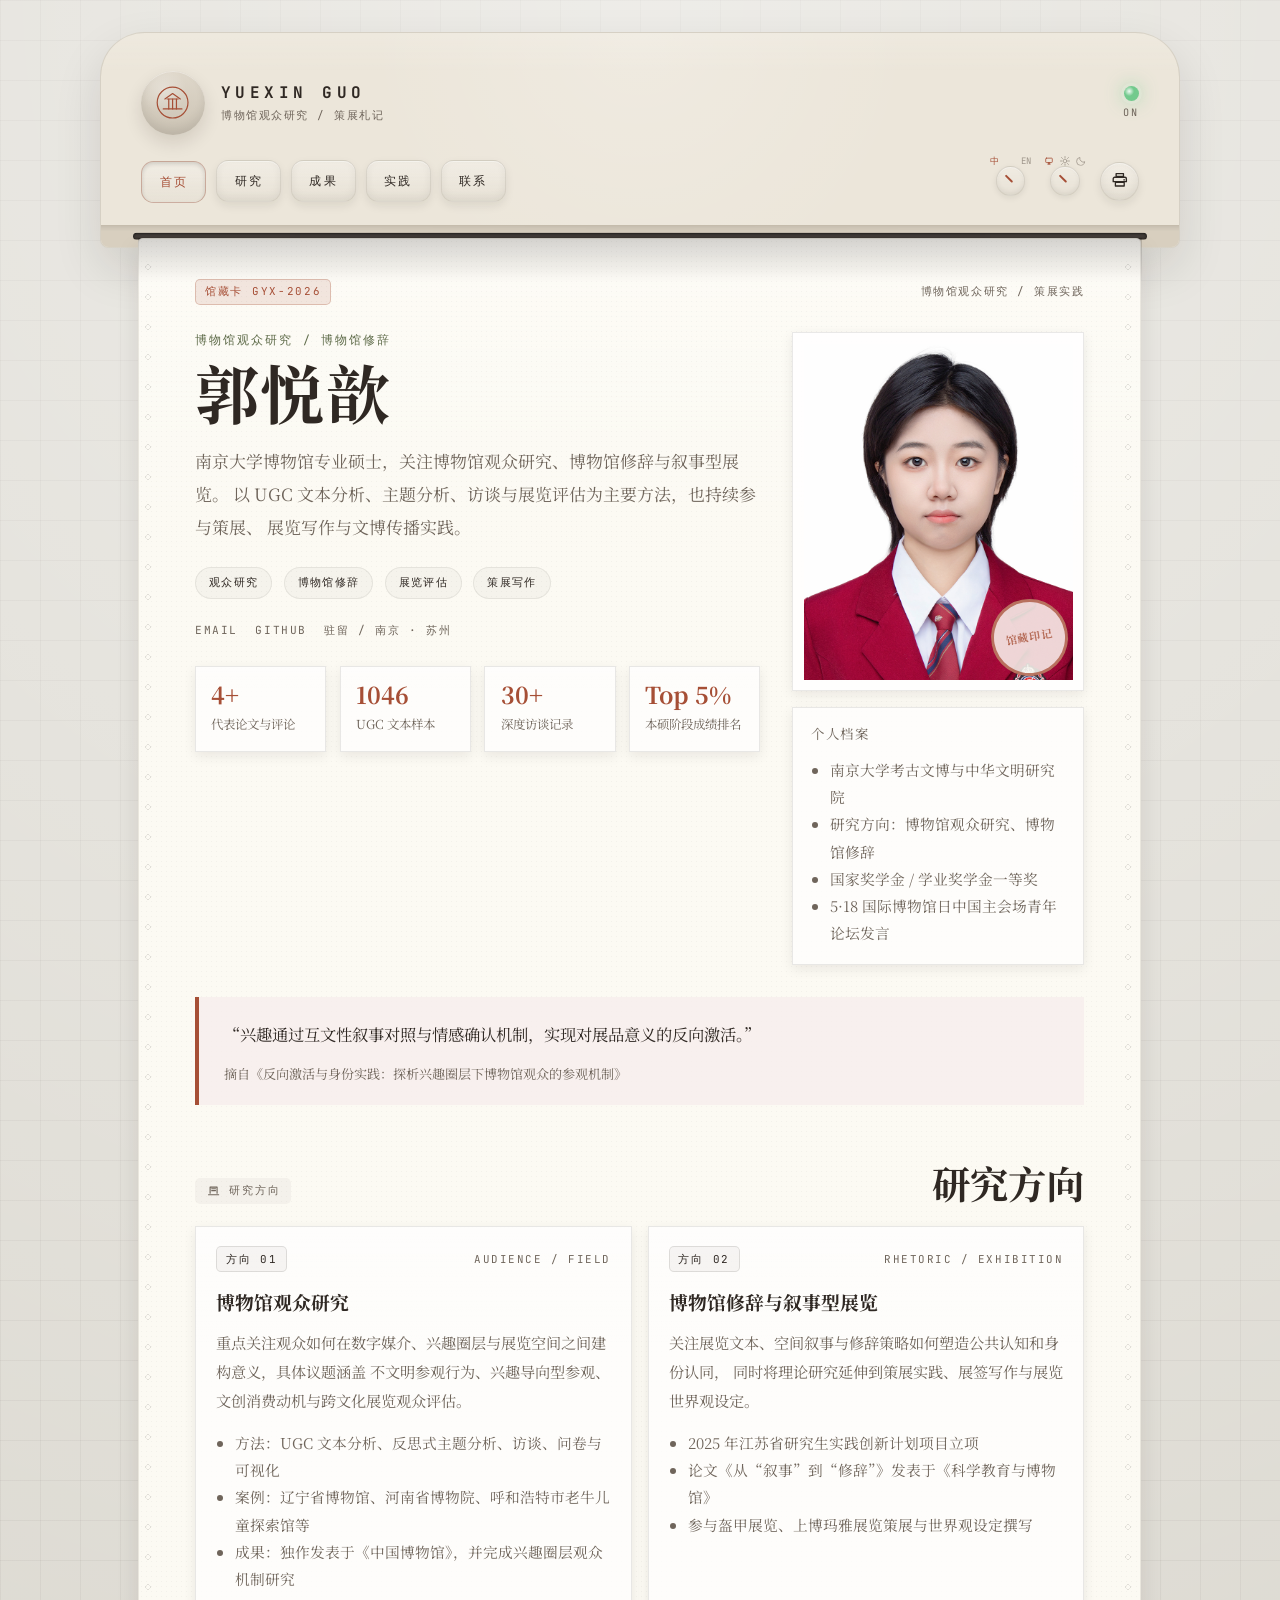
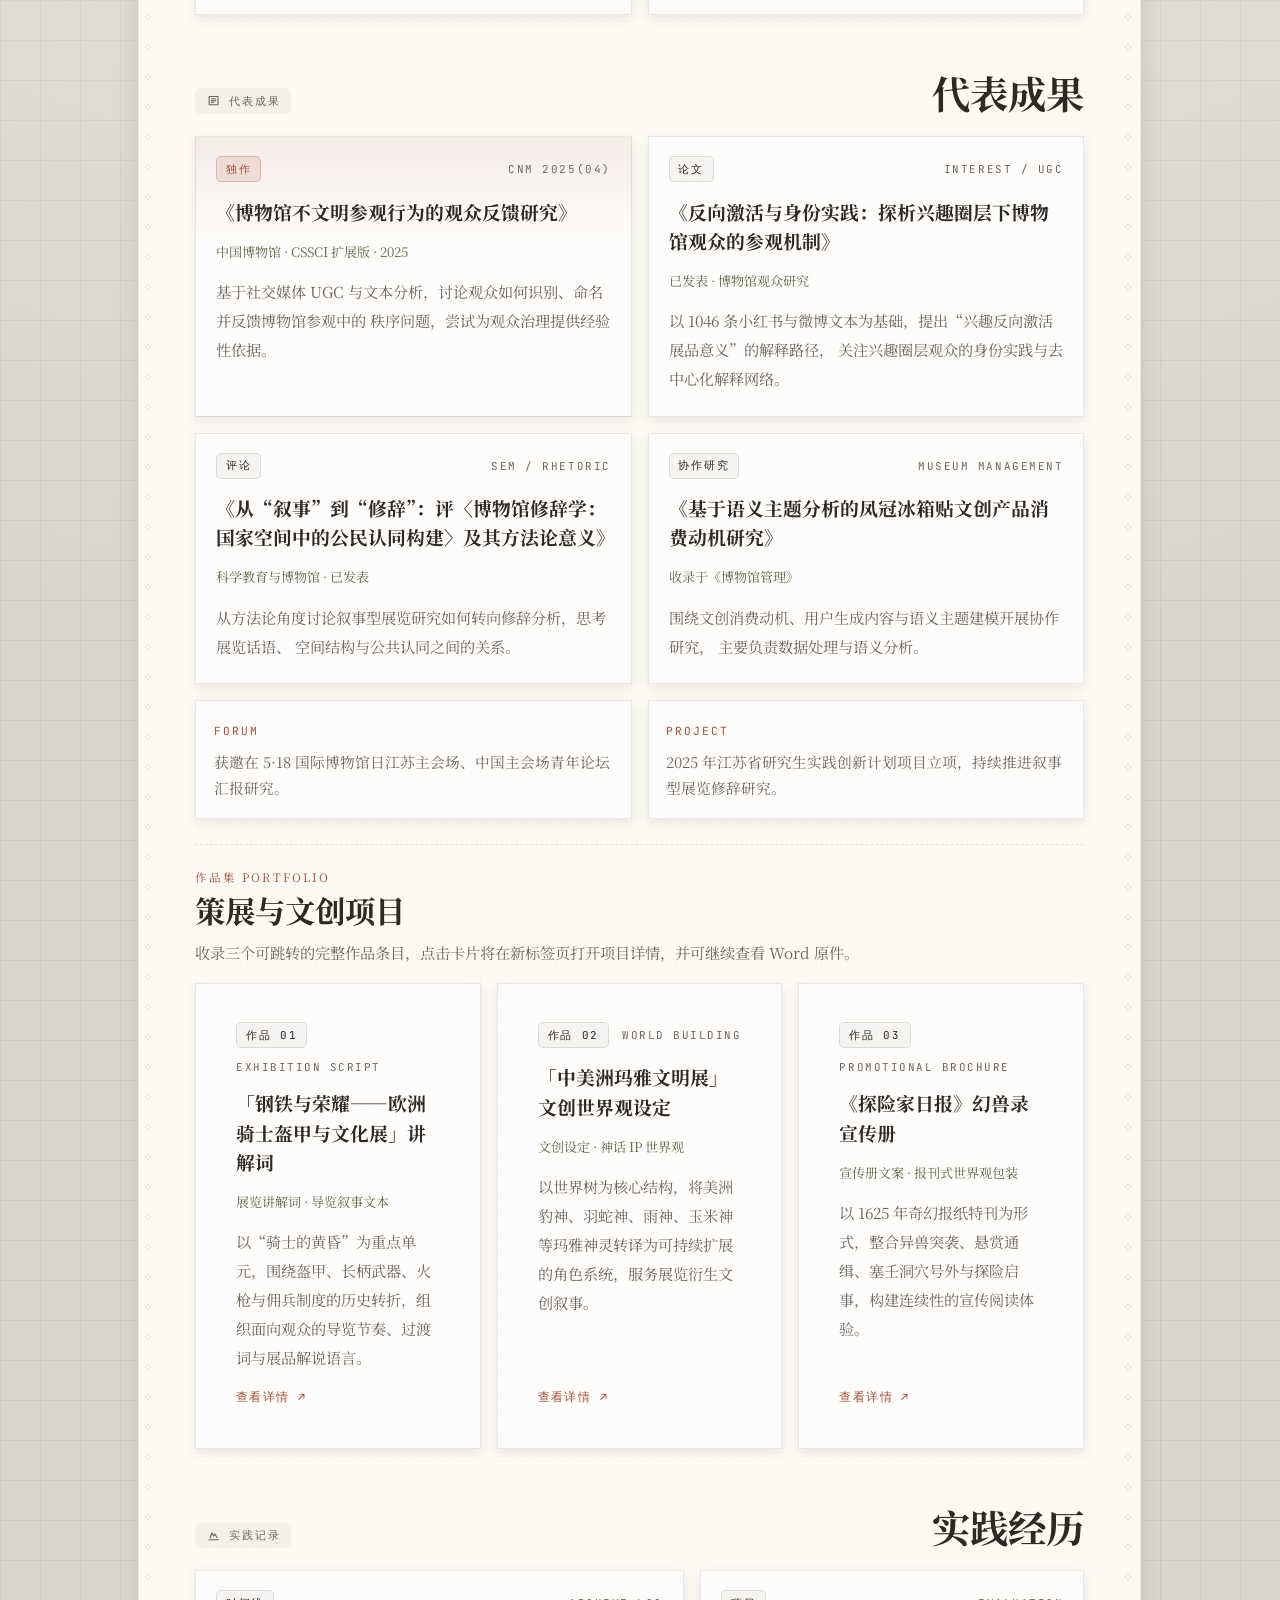
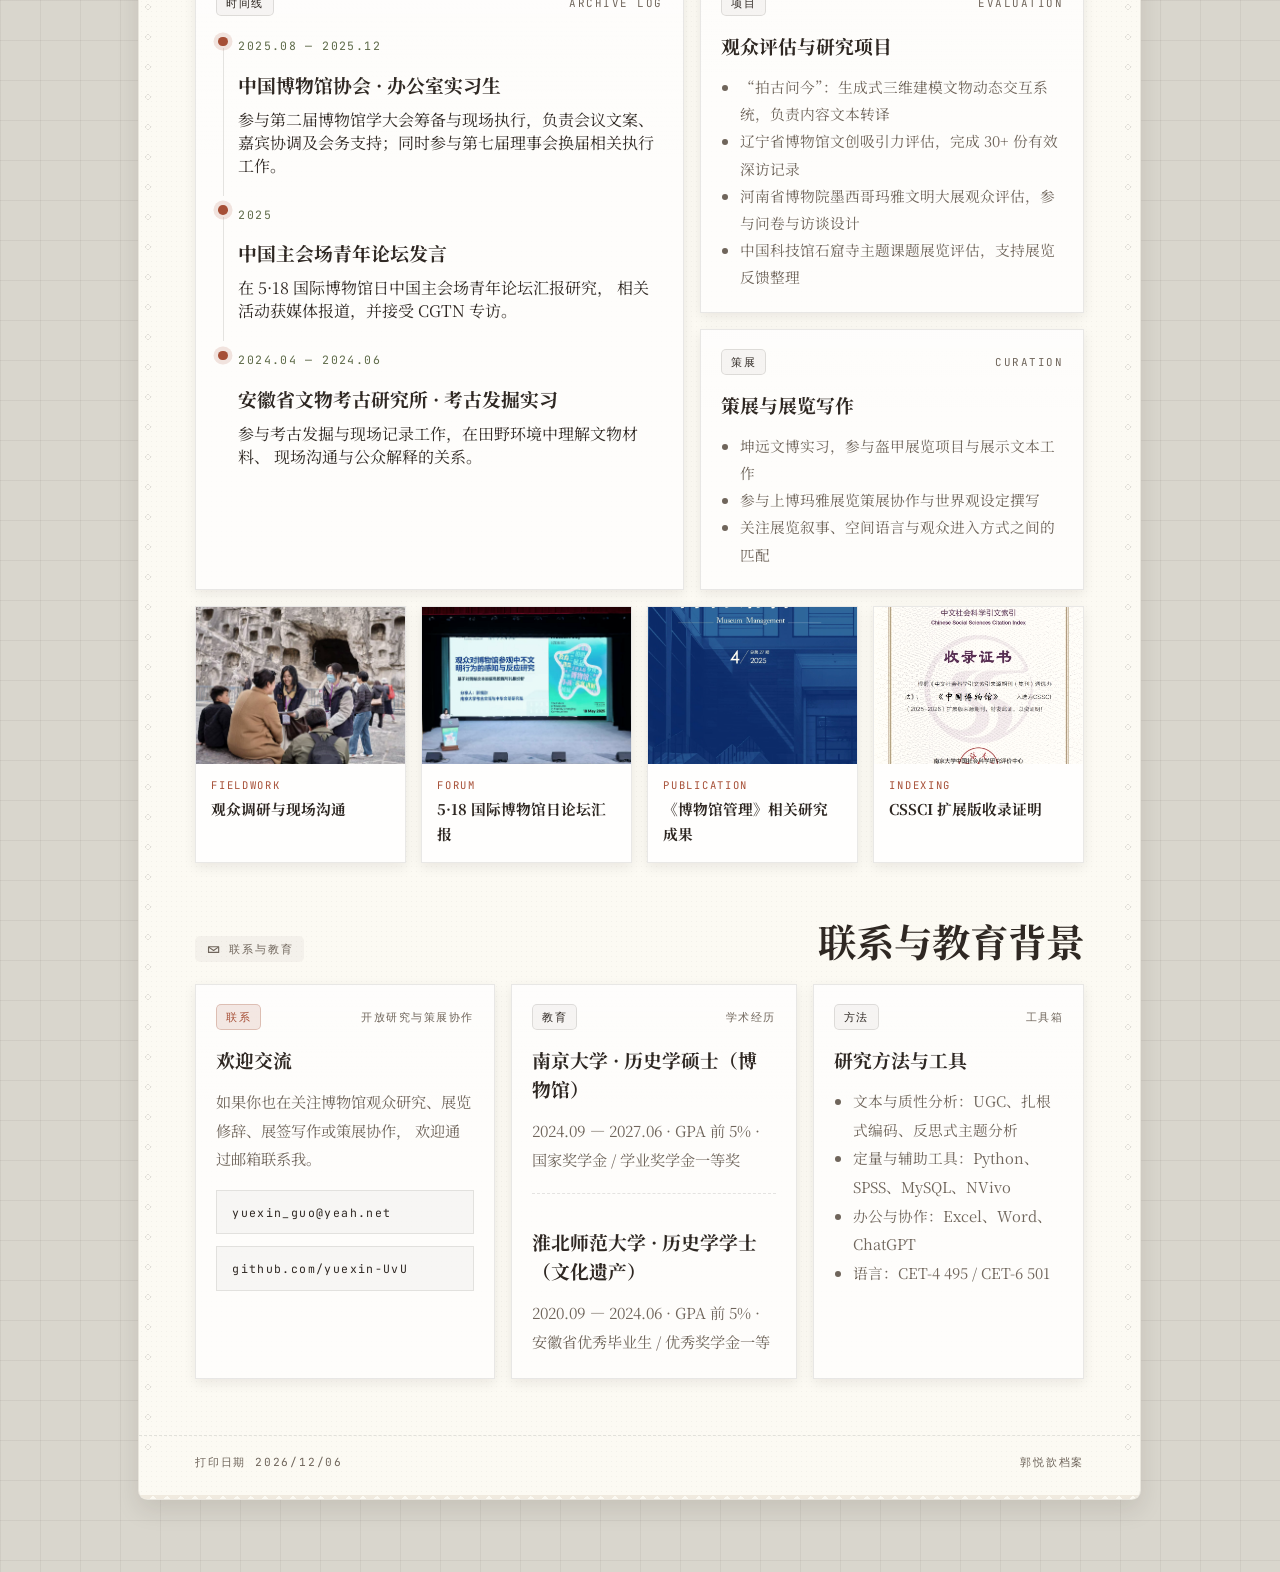
==== index.html @ a7ce9c92 "update website" ====
<!doctype html>
<html lang="zh-CN" data-theme="light" data-theme-mode="system" data-lang="zh">
  <head>
    <meta charset="utf-8" />
    <meta name="viewport" content="width=device-width, initial-scale=1" />
    <title>郭悦歆 | 博物馆观众研究与策展实践</title>
    <meta
      id="page-description"
      name="description"
      content="郭悦歆的个人主页，聚焦博物馆观众研究、博物馆修辞、展览评估与策展实践。"
    />
    <link
      rel="icon"
      type="image/svg+xml"
      href="data:image/svg+xml,%3Csvg xmlns='http://www.w3.org/2000/svg' viewBox='0 0 64 64'%3E%3Crect width='64' height='64' rx='16' fill='%23ece6da'/%3E%3Ccircle cx='32' cy='32' r='28' fill='none' stroke='%23a64f36' stroke-width='3'/%3E%3Cpath d='M15 43.5h34M22 25.5h20M25 25.5v18M32 25.5v18M39 25.5v18M18 25.5l14-10 14 10' fill='none' stroke='%23a64f36' stroke-width='3' stroke-linecap='round' stroke-linejoin='round'/%3E%3C/svg%3E"
    />
    <link rel="preconnect" href="https://fonts.googleapis.com" />
    <link rel="preconnect" href="https://fonts.gstatic.com" crossorigin />
    <link
      href="https://fonts.googleapis.com/css2?family=JetBrains+Mono:wght@400;500;700&family=Noto+Serif+SC:wght@400;500;600;700&display=swap"
      rel="stylesheet"
    />
    <link rel="stylesheet" href="styles.css" />
    <script defer src="main.js"></script>
  </head>
  <body>
    <div class="page-grid">
      <main class="layout">
        <div class="printer-frame">
          <header class="printer-shell" id="top">
            <div class="shell-glow" aria-hidden="true"></div>

            <div class="brand-row">
              <div class="brand-block">
                <div class="brand-mark" aria-hidden="true">
                  <svg viewBox="0 0 64 64" role="presentation">
                    <circle cx="32" cy="32" r="28" />
                    <path d="M15 43.5h34" />
                    <path d="M22 25.5h20" />
                    <path d="M25 25.5v18" />
                    <path d="M32 25.5v18" />
                    <path d="M39 25.5v18" />
                    <path d="M18 25.5l14-10 14 10" />
                  </svg>
                </div>
                <div class="brand-copy">
                  <p class="brand-name">YUEXIN GUO</p>
                  <p class="brand-tag" id="brand-tagline">
                    博物馆观众研究 / 策展札记
                  </p>
                </div>
              </div>

              <div class="status-block" aria-label="打印机状态">
                <span class="status-light"></span>
                <span class="status-text">ON</span>
              </div>
            </div>

            <div class="nav-row">
              <nav class="shell-nav" aria-label="页面导航">
                <a
                  class="printer-btn nav-link active"
                  data-nav-link
                  href="#home"
                  ><span id="nav-home-label">首页</span></a
                >
                <a class="printer-btn nav-link" data-nav-link href="#research"
                  ><span id="nav-research-label">研究</span></a
                >
                <a class="printer-btn nav-link" data-nav-link href="#works"
                  ><span id="nav-works-label">成果</span></a
                >
                <a class="printer-btn nav-link" data-nav-link href="#field"
                  ><span id="nav-field-label">实践</span></a
                >
                <a class="printer-btn nav-link" data-nav-link href="#contact"
                  ><span id="nav-contact-label">联系</span></a
                >
              </nav>

              <div class="shell-tools">
                <div class="dial-cluster">
                  <div
                    class="rotary-dial-wrap"
                    id="language-dial"
                    data-dial="language"
                    style="--dial-rotation:-45deg"
                  >
                    <div
                      class="rotary-dial-labels rotary-dial-labels-arc"
                      aria-hidden="true"
                    >
                      <span
                        class="rotary-dial-label is-active"
                        data-option="zh"
                        >中</span
                      >
                      <span class="rotary-dial-label" data-option="en">EN</span>
                    </div>
                    <button
                      class="rotary-dial-knob"
                      id="language-toggle"
                      type="button"
                      aria-label="切换到英文"
                      title="切换到英文"
                    >
                      <span class="rotary-dial-indicator" aria-hidden="true">
                        <span class="rotary-dial-line"></span>
                      </span>
                      <span class="sr-only" id="language-toggle-label"
                        >切换到英文</span
                      >
                    </button>
                  </div>

                  <div
                    class="rotary-dial-wrap"
                    id="theme-dial"
                    data-dial="theme"
                    data-layout="inline"
                    style="--dial-rotation:-45deg"
                  >
                    <div
                      class="rotary-dial-labels rotary-dial-labels-inline"
                      aria-hidden="true"
                    >
                      <span
                        class="rotary-dial-label rotary-dial-label-icon is-active"
                        data-option="system"
                      >
                        <svg viewBox="0 0 24 24" role="presentation">
                          <rect x="4.5" y="5.5" width="15" height="10" rx="1.6" />
                          <path d="M9 19h6M11 15.5V19M13 15.5V19" />
                        </svg>
                        <span class="sr-only">跟随系统</span>
                      </span>
                      <span
                        class="rotary-dial-label rotary-dial-label-icon"
                        data-option="light"
                      >
                        <svg viewBox="0 0 24 24" role="presentation">
                          <circle cx="12" cy="12" r="4.2" />
                          <path
                            d="M12 1.8v3.1M12 19.1v3.1M4.08 4.08l2.2 2.2M17.72 17.72l2.2 2.2M1.8 12h3.1M19.1 12h3.1M4.08 19.92l2.2-2.2M17.72 6.28l2.2-2.2"
                          />
                        </svg>
                        <span class="sr-only">浅色</span>
                      </span>
                      <span
                        class="rotary-dial-label rotary-dial-label-icon"
                        data-option="dark"
                      >
                        <svg viewBox="0 0 24 24" role="presentation">
                          <path
                            d="M20.2 14.55A8.8 8.8 0 0 1 9.45 3.8 9.2 9.2 0 1 0 20.2 14.55Z"
                          />
                        </svg>
                        <span class="sr-only">深色</span>
                      </span>
                    </div>
                    <button
                      class="rotary-dial-knob"
                      id="theme-toggle"
                      type="button"
                      aria-label="当前跟随系统，点击切换到浅色"
                      title="当前跟随系统，点击切换到浅色"
                    >
                      <span class="rotary-dial-indicator" aria-hidden="true">
                        <span class="rotary-dial-line"></span>
                      </span>
                      <span class="sr-only" id="theme-toggle-label"
                        >当前跟随系统，点击切换到浅色</span
                      >
                    </button>
                  </div>
                </div>

                <button
                  class="printer-btn printer-btn-circle"
                  id="print-button"
                  type="button"
                  aria-label="打印页面"
                  title="打印页面"
                >
                  <span aria-hidden="true">
                    <svg viewBox="0 0 24 24" role="presentation">
                      <path d="M7 3.5h10v4H7z" />
                      <path d="M6 15.5h12v5H6z" />
                      <path d="M5 8.5h14a2 2 0 0 1 2 2v4H3v-4a2 2 0 0 1 2-2Z" />
                      <path d="M17.5 12h1" />
                    </svg>
                  </span>
                  <span class="sr-only" id="print-label">打印页面</span>
                </button>
              </div>
            </div>

            <div class="shell-foot" aria-hidden="true">
              <div class="feed-slot"></div>
            </div>
          </header>

          <div class="printer-shadow" aria-hidden="true"></div>

          <div class="paper-wrap">
            <div class="paper-top-shadow" aria-hidden="true"></div>

            <div class="paper-motion" id="paper-motion">
              <article class="paper">
                <div class="paper-perforation left" aria-hidden="true"></div>
                <div class="paper-perforation right" aria-hidden="true"></div>

                <div class="paper-content">
                  <section
                    class="printed-section hero-section"
                    id="home"
                    data-section
                  >
                    <div class="hero-banner">
                      <span class="section-chip accent" id="hero-chip"
                        >馆藏卡 GYX-2026</span
                      >
                      <span class="hero-banner-text" id="hero-banner-text"
                        >博物馆观众研究 / 策展实践</span
                      >
                    </div>

                    <div class="hero-grid">
                      <div class="hero-copy">
                        <p class="hero-kicker" id="hero-kicker">
                          博物馆观众研究 / 博物馆修辞
                        </p>
                        <h1 id="hero-name">郭悦歆</h1>
                        <p class="hero-lead" id="hero-lead">
                          南京大学博物馆专业硕士，关注博物馆观众研究、博物馆修辞与叙事型展览。
                          以 UGC
                          文本分析、主题分析、访谈与展览评估为主要方法，也持续参与策展、
                          展览写作与文博传播实践。
                        </p>

                        <div class="tag-row" aria-label="研究标签">
                          <span class="tag" id="tag-1">观众研究</span>
                          <span class="tag" id="tag-2">博物馆修辞</span>
                          <span class="tag" id="tag-3">展览评估</span>
                          <span class="tag" id="tag-4">策展写作</span>
                        </div>

                        <div class="contact-strip">
                          <a href="mailto:yuexin_guo@yeah.net">EMAIL</a>
                          <a
                            href="https://github.com/yuexin-UvU"
                            target="_blank"
                            rel="noopener"
                            >GITHUB</a
                          >
                          <span id="contact-base">驻留 / 南京 · 苏州</span>
                        </div>

                        <div class="stats-grid" aria-label="关键信息">
                          <article class="stat-card">
                            <strong>4+</strong>
                            <span id="stat-label-1">代表论文与评论</span>
                          </article>
                          <article class="stat-card">
                            <strong>1046</strong>
                            <span id="stat-label-2">UGC 文本样本</span>
                          </article>
                          <article class="stat-card">
                            <strong>30+</strong>
                            <span id="stat-label-3">深度访谈记录</span>
                          </article>
                          <article class="stat-card">
                            <strong>Top 5%</strong>
                            <span id="stat-label-4">本硕阶段成绩排名</span>
                          </article>
                        </div>
                      </div>

                      <aside class="profile-panel">
                        <div class="profile-card">
                          <div class="profile-frame">
                            <img src="assets/profile.jpg" alt="郭悦歆证件照" />
                            <span class="stamp" id="profile-stamp">馆藏印记</span>
                          </div>

                          <div class="profile-meta">
                            <p class="profile-title" id="profile-title">
                              个人档案
                            </p>
                            <ul class="profile-list" id="profile-list">
                              <li>南京大学考古文博与中华文明研究院</li>
                              <li>研究方向：博物馆观众研究、博物馆修辞</li>
                              <li>国家奖学金 / 学业奖学金一等奖</li>
                              <li>5·18 国际博物馆日中国主会场青年论坛发言</li>
                            </ul>
                          </div>
                        </div>
                      </aside>
                    </div>

                    <blockquote class="quote-card">
                      <p id="quote-text">
                        “兴趣通过互文性叙事对照与情感确认机制，实现对展品意义的反向激活。”
                      </p>
                      <footer id="quote-source">
                        摘自《反向激活与身份实践：探析兴趣圈层下博物馆观众的参观机制》
                      </footer>
                    </blockquote>
                  </section>

                  <section class="printed-section" id="research" data-section>
                    <div class="section-head">
                      <div class="section-label">
                        <svg viewBox="0 0 24 24" aria-hidden="true">
                          <path d="M4 18.5h16M6.5 16V6.5h11V16M9 9h6M9 12h6" />
                        </svg>
                        <span id="research-section-label">研究方向</span>
                      </div>
                      <h2 id="research-section-title">研究方向</h2>
                    </div>

                    <div class="research-grid">
                      <article class="direction-card">
                        <div class="card-topline">
                          <span class="section-chip" id="direction-chip-1"
                            >方向 01</span
                          >
                          <span class="card-code">AUDIENCE / FIELD</span>
                        </div>
                        <h3 id="direction-title-1">博物馆观众研究</h3>
                        <p id="direction-body-1">
                          重点关注观众如何在数字媒介、兴趣圈层与展览空间之间建构意义，具体议题涵盖
                          不文明参观行为、兴趣导向型参观、文创消费动机与跨文化展览观众评估。
                        </p>
                        <ul class="detail-list" id="direction-list-1">
                          <li>
                            方法：UGC
                            文本分析、反思式主题分析、访谈、问卷与可视化
                          </li>
                          <li>
                            案例：辽宁省博物馆、河南省博物院、呼和浩特市老牛儿童探索馆等
                          </li>
                          <li>
                            成果：独作发表于《中国博物馆》，并完成兴趣圈层观众机制研究
                          </li>
                        </ul>
                      </article>

                      <article class="direction-card">
                        <div class="card-topline">
                          <span class="section-chip" id="direction-chip-2"
                            >方向 02</span
                          >
                          <span class="card-code">RHETORIC / EXHIBITION</span>
                        </div>
                        <h3 id="direction-title-2">博物馆修辞与叙事型展览</h3>
                        <p id="direction-body-2">
                          关注展览文本、空间叙事与修辞策略如何塑造公共认知和身份认同，
                          同时将理论研究延伸到策展实践、展签写作与展览世界观设定。
                        </p>
                        <ul class="detail-list" id="direction-list-2">
                          <li>2025 年江苏省研究生实践创新计划项目立项</li>
                          <li>
                            论文《从“叙事”到“修辞”》发表于《科学教育与博物馆》
                          </li>
                          <li>
                            参与盔甲展览、上博玛雅展览策展与世界观设定撰写
                          </li>
                        </ul>
                      </article>
                    </div>
                  </section>

                  <section class="printed-section" id="works" data-section>
                    <div class="section-head">
                      <div class="section-label">
                        <svg viewBox="0 0 24 24" aria-hidden="true">
                          <path d="M5 5.5h14v13H5zM8.5 9h7M8.5 12h7M8.5 15h4" />
                        </svg>
                        <span id="works-section-label">代表成果</span>
                      </div>
                      <h2 id="works-section-title">代表成果</h2>
                    </div>

                    <div class="works-grid">
                      <article class="work-card highlight">
                        <div class="card-topline">
                          <span
                            class="section-chip accent"
                            id="work-card-chip-1"
                            >独作</span
                          >
                          <span class="card-code">CNM 2025(04)</span>
                        </div>
                        <h3 id="work-card-title-1">
                          《博物馆不文明参观行为的观众反馈研究》
                        </h3>
                        <p class="work-meta" id="work-card-meta-1">
                          中国博物馆 · CSSCI 扩展版 · 2025
                        </p>
                        <p id="work-card-body-1">
                          基于社交媒体 UGC
                          与文本分析，讨论观众如何识别、命名并反馈博物馆参观中的
                          秩序问题，尝试为观众治理提供经验性依据。
                        </p>
                      </article>

                      <article class="work-card">
                        <div class="card-topline">
                          <span class="section-chip" id="work-card-chip-2"
                            >论文</span
                          >
                          <span class="card-code">INTEREST / UGC</span>
                        </div>
                        <h3 id="work-card-title-2">
                          《反向激活与身份实践：探析兴趣圈层下博物馆观众的参观机制》
                        </h3>
                        <p class="work-meta" id="work-card-meta-2">
                          已发表 · 博物馆观众研究
                        </p>
                        <p id="work-card-body-2">
                          以 1046
                          条小红书与微博文本为基础，提出“兴趣反向激活展品意义”的解释路径，
                          关注兴趣圈层观众的身份实践与去中心化解释网络。
                        </p>
                      </article>

                      <article class="work-card">
                        <div class="card-topline">
                          <span class="section-chip" id="work-card-chip-3"
                            >评论</span
                          >
                          <span class="card-code">SEM / RHETORIC</span>
                        </div>
                        <h3 id="work-card-title-3">
                          《从“叙事”到“修辞”：评〈博物馆修辞学：国家空间中的公民认同构建〉及其方法论意义》
                        </h3>
                        <p class="work-meta" id="work-card-meta-3">
                          科学教育与博物馆 · 已发表
                        </p>
                        <p id="work-card-body-3">
                          从方法论角度讨论叙事型展览研究如何转向修辞分析，思考展览话语、
                          空间结构与公共认同之间的关系。
                        </p>
                      </article>

                      <article class="work-card">
                        <div class="card-topline">
                          <span class="section-chip" id="work-card-chip-4"
                            >协作研究</span
                          >
                          <span class="card-code">MUSEUM MANAGEMENT</span>
                        </div>
                        <h3 id="work-card-title-4">
                          《基于语义主题分析的凤冠冰箱贴文创产品消费动机研究》
                        </h3>
                        <p class="work-meta" id="work-card-meta-4">
                          收录于《博物馆管理》
                        </p>
                        <p id="work-card-body-4">
                          围绕文创消费动机、用户生成内容与语义主题建模开展协作研究，
                          主要负责数据处理与语义分析。
                        </p>
                      </article>
                    </div>

                    <div class="callout-row">
                      <div class="callout-card">
                        <span class="callout-label">FORUM</span>
                        <p id="callout-body-1">
                          获邀在 5·18
                          国际博物馆日江苏主会场、中国主会场青年论坛汇报研究。
                        </p>
                      </div>
                      <div class="callout-card">
                        <span class="callout-label">PROJECT</span>
                        <p id="callout-body-2">
                          2025
                          年江苏省研究生实践创新计划项目立项，持续推进叙事型展览修辞研究。
                        </p>
                      </div>
                    </div>

                    <div class="portfolio-stack">
                      <div class="subsection-head">
                        <p class="subsection-kicker" id="portfolio-kicker">
                          作品集 Portfolio
                        </p>
                        <h3 id="portfolio-title">策展与文创项目</h3>
                        <p class="portfolio-intro" id="portfolio-intro">
                          收录三个可跳转的完整作品条目，点击卡片将在新标签页打开项目详情，并可继续查看
                          Word 原件。
                        </p>
                      </div>

                      <div class="portfolio-grid">
                        <article class="portfolio-card">
                          <a
                            class="portfolio-link-card"
                            href="portfolio/armor.html"
                            target="_blank"
                            rel="noopener"
                          >
                            <div class="card-topline">
                              <span class="section-chip" id="portfolio-chip-1"
                                >作品 01</span
                              >
                              <span class="card-code">EXHIBITION SCRIPT</span>
                            </div>
                            <h3 id="portfolio-card-title-1">
                              「钢铁与荣耀——欧洲骑士盔甲与文化展」讲解词
                            </h3>
                            <p
                              class="work-meta"
                              id="portfolio-card-meta-1"
                            >
                              展览讲解词 · 导览叙事文本
                            </p>
                            <p id="portfolio-card-body-1">
                              以“骑士的黄昏”为重点单元，围绕盔甲、长柄武器、火枪与佣兵制度的历史转折，组织面向观众的导览节奏、过渡词与展品解说语言。
                            </p>
                            <span
                              class="portfolio-cta"
                              id="portfolio-card-cta-1"
                              >查看详情 ↗</span
                            >
                          </a>
                        </article>

                        <article class="portfolio-card">
                          <a
                            class="portfolio-link-card"
                            href="portfolio/maya.html"
                            target="_blank"
                            rel="noopener"
                          >
                            <div class="card-topline">
                              <span class="section-chip" id="portfolio-chip-2"
                                >作品 02</span
                              >
                              <span class="card-code">WORLD BUILDING</span>
                            </div>
                            <h3 id="portfolio-card-title-2">
                              「中美洲玛雅文明展」文创世界观设定
                            </h3>
                            <p
                              class="work-meta"
                              id="portfolio-card-meta-2"
                            >
                              文创设定 · 神话 IP 世界观
                            </p>
                            <p id="portfolio-card-body-2">
                              以世界树为核心结构，将美洲豹神、羽蛇神、雨神、玉米神等玛雅神灵转译为可持续扩展的角色系统，服务展览衍生文创叙事。
                            </p>
                            <span
                              class="portfolio-cta"
                              id="portfolio-card-cta-2"
                              >查看详情 ↗</span
                            >
                          </a>
                        </article>

                        <article class="portfolio-card">
                          <a
                            class="portfolio-link-card"
                            href="portfolio/explorer.html"
                            target="_blank"
                            rel="noopener"
                          >
                            <div class="card-topline">
                              <span class="section-chip" id="portfolio-chip-3"
                                >作品 03</span
                              >
                              <span class="card-code">PROMOTIONAL BROCHURE</span>
                            </div>
                            <h3 id="portfolio-card-title-3">
                              《探险家日报》幻兽录宣传册
                            </h3>
                            <p
                              class="work-meta"
                              id="portfolio-card-meta-3"
                            >
                              宣传册文案 · 报刊式世界观包装
                            </p>
                            <p id="portfolio-card-body-3">
                              以 1625 年奇幻报纸特刊为形式，整合异兽突袭、悬赏通缉、塞壬洞穴号外与探险启事，构建连续性的宣传阅读体验。
                            </p>
                            <span
                              class="portfolio-cta"
                              id="portfolio-card-cta-3"
                              >查看详情 ↗</span
                            >
                          </a>
                        </article>
                      </div>
                    </div>
                  </section>

                  <section class="printed-section" id="field" data-section>
                    <div class="section-head">
                      <div class="section-label">
                        <svg viewBox="0 0 24 24" aria-hidden="true">
                          <path d="M4.5 18.5h15M6.5 15.5l3-8 2.5 5 2-3 3.5 6" />
                        </svg>
                        <span id="field-section-label">实践记录</span>
                      </div>
                      <h2 id="field-section-title">实践经历</h2>
                    </div>

                    <div class="field-layout">
                      <article class="timeline-card">
                        <div class="card-topline">
                          <span class="section-chip" id="timeline-chip"
                            >时间线</span
                          >
                          <span class="card-code">ARCHIVE LOG</span>
                        </div>
                        <ol class="timeline-list">
                          <li>
                            <span class="timeline-time">2025.08 — 2025.12</span>
                            <div class="timeline-body">
                              <h3 id="timeline-title-1">
                                中国博物馆协会 · 办公室实习生
                              </h3>
                              <p id="timeline-body-1">
                                参与第二届博物馆学大会筹备与现场执行，负责会议文案、
                                嘉宾协调及会务支持；同时参与第七届理事会换届相关执行工作。
                              </p>
                            </div>
                          </li>
                          <li>
                            <span class="timeline-time">2025</span>
                            <div class="timeline-body">
                              <h3 id="timeline-title-2">中国主会场青年论坛发言</h3>
                              <p id="timeline-body-2">
                                在 5·18 国际博物馆日中国主会场青年论坛汇报研究，
                                相关活动获媒体报道，并接受 CGTN 专访。
                              </p>
                            </div>
                          </li>
                          <li>
                            <span class="timeline-time">2024.04 — 2024.06</span>
                            <div class="timeline-body">
                              <h3 id="timeline-title-3">
                                安徽省文物考古研究所 · 考古发掘实习
                              </h3>
                              <p id="timeline-body-3">
                                参与考古发掘与现场记录工作，在田野环境中理解文物材料、
                                现场沟通与公众解释的关系。
                              </p>
                            </div>
                          </li>
                        </ol>
                      </article>

                      <div class="practice-grid">
                        <article class="practice-card">
                          <div class="card-topline">
                            <span class="section-chip" id="practice-chip-1"
                              >项目</span
                            >
                            <span class="card-code">EVALUATION</span>
                          </div>
                          <h3 id="practice-title-1">观众评估与研究项目</h3>
                          <ul class="detail-list" id="practice-list-1">
                            <li>
                              “拍古问今”：生成式三维建模文物动态交互系统，负责内容文本转译
                            </li>
                            <li>
                              辽宁省博物馆文创吸引力评估，完成 30+
                              份有效深访记录
                            </li>
                            <li>
                              河南省博物院墨西哥玛雅文明大展观众评估，参与问卷与访谈设计
                            </li>
                            <li>
                              中国科技馆石窟寺主题课题展览评估，支持展览反馈整理
                            </li>
                          </ul>
                        </article>

                        <article class="practice-card">
                          <div class="card-topline">
                            <span class="section-chip" id="practice-chip-2"
                              >策展</span
                            >
                            <span class="card-code">CURATION</span>
                          </div>
                          <h3 id="practice-title-2">策展与展览写作</h3>
                          <ul class="detail-list" id="practice-list-2">
                            <li>
                              坤远文博实习，参与盔甲展览项目与展示文本工作
                            </li>
                            <li>参与上博玛雅展览策展协作与世界观设定撰写</li>
                            <li>
                              关注展览叙事、空间语言与观众进入方式之间的匹配
                            </li>
                          </ul>
                        </article>
                      </div>
                    </div>

                    <div class="evidence-grid" aria-label="现场记录">
                      <figure class="evidence-card">
                        <img
                          src="assets/fieldwork.jpg"
                          alt="博物馆现场观众调研"
                        />
                        <figcaption>
                          <span>FIELDWORK</span>
                          <strong id="evidence-title-1"
                            >观众调研与现场沟通</strong
                          >
                        </figcaption>
                      </figure>
                      <figure class="evidence-card">
                        <img src="assets/forum-stage.jpg" alt="论坛汇报现场" />
                        <figcaption>
                          <span>FORUM</span>
                          <strong id="evidence-title-2"
                            >5·18 国际博物馆日论坛汇报</strong
                          >
                        </figcaption>
                      </figure>
                      <figure class="evidence-card">
                        <img
                          src="assets/journal-cover.jpg"
                          alt="博物馆管理期刊封面"
                        />
                        <figcaption>
                          <span>PUBLICATION</span>
                          <strong id="evidence-title-3"
                            >《博物馆管理》相关研究成果</strong
                          >
                        </figcaption>
                      </figure>
                      <figure class="evidence-card">
                        <img
                          src="assets/cssci-certificate.png"
                          alt="CSSCI收录证书"
                        />
                        <figcaption>
                          <span>INDEXING</span>
                          <strong id="evidence-title-4"
                            >CSSCI 扩展版收录证明</strong
                          >
                        </figcaption>
                      </figure>
                    </div>
                  </section>

                  <section class="printed-section" id="contact" data-section>
                    <div class="section-head">
                      <div class="section-label">
                        <svg viewBox="0 0 24 24" aria-hidden="true">
                          <path d="M4 7.5h16v9H4z" />
                          <path d="m5 8.5 7 5 7-5" />
                        </svg>
                        <span id="contact-section-label">联系与教育</span>
                      </div>
                      <h2 id="contact-section-title">联系与教育背景</h2>
                    </div>

                    <div class="contact-layout">
                      <article class="contact-card">
                        <div class="card-topline">
                          <span
                            class="section-chip accent"
                            id="contact-card-chip"
                            >联系</span
                          >
                          <span class="card-code" id="contact-card-code"
                            >开放研究与策展协作</span
                          >
                        </div>
                        <h3 id="contact-card-title">欢迎交流</h3>
                        <p id="contact-card-body">
                          如果你也在关注博物馆观众研究、展览修辞、展签写作或策展协作，
                          欢迎通过邮箱联系我。
                        </p>
                        <div class="contact-actions">
                          <a href="mailto:yuexin_guo@yeah.net"
                            >yuexin_guo@yeah.net</a
                          >
                          <a
                            href="https://github.com/yuexin-UvU"
                            target="_blank"
                            rel="noopener"
                            >github.com/yuexin-UvU</a
                          >
                        </div>
                      </article>

                      <article class="education-card">
                        <div class="card-topline">
                          <span class="section-chip" id="education-card-chip"
                            >教育</span
                          >
                          <span class="card-code" id="education-card-code"
                            >学术经历</span
                          >
                        </div>
                        <div class="education-item">
                          <h3 id="education-title-1">
                            南京大学 · 历史学硕士（博物馆）
                          </h3>
                          <p id="education-body-1">
                            2024.09 — 2027.06 · GPA 前 5% · 国家奖学金 /
                            学业奖学金一等奖
                          </p>
                        </div>
                        <div class="education-item">
                          <h3 id="education-title-2">
                            淮北师范大学 · 历史学学士（文化遗产）
                          </h3>
                          <p id="education-body-2">
                            2020.09 — 2024.06 · GPA 前 5% · 安徽省优秀毕业生 /
                            优秀奖学金一等
                          </p>
                        </div>
                      </article>

                      <article class="methods-card">
                        <div class="card-topline">
                          <span class="section-chip" id="methods-card-chip"
                            >方法</span
                          >
                          <span class="card-code" id="methods-card-code"
                            >工具箱</span
                          >
                        </div>
                        <h3 id="methods-card-title">研究方法与工具</h3>
                        <ul class="tool-list" id="methods-list">
                          <li>
                            文本与质性分析：UGC、扎根式编码、反思式主题分析
                          </li>
                          <li>定量与辅助工具：Python、SPSS、MySQL、NVivo</li>
                          <li>办公与协作：Excel、Word、ChatGPT</li>
                          <li>语言：CET-4 495 / CET-6 501</li>
                        </ul>
                      </article>
                    </div>
                  </section>
                </div>

                <footer class="paper-footer">
                  <span
                    ><span id="printed-label">打印日期</span>
                    <time id="printed-date">--</time></span
                  >
                  <span id="footer-brand">郭悦歆档案</span>
                </footer>
              </article>
            </div>
          </div>
        </div>
      </main>
    </div>
  </body>
</html>
---- styles.css ----
:root {
  color-scheme: light;
  --bg: #d9d6cd;
  --bg-glow: rgba(255, 255, 255, 0.55);
  --grid-line: rgba(58, 49, 38, 0.06);
  --shell: #ece6da;
  --shell-deep: #d8cfbf;
  --shell-line: rgba(61, 48, 36, 0.12);
  --paper: #fcfaf3;
  --paper-edge: #f0eadf;
  --paper-line: rgba(80, 62, 47, 0.11);
  --ink: #2f2823;
  --ink-soft: #6f655b;
  --ink-faint: rgba(47, 40, 35, 0.45);
  --accent: #a64f36;
  --accent-soft: rgba(166, 79, 54, 0.12);
  --bronze: #5e6b49;
  --card: rgba(255, 255, 255, 0.72);
  --card-strong: rgba(255, 255, 255, 0.88);
  --shadow-lg: 0 20px 48px rgba(26, 18, 8, 0.12);
  --shadow-md: 0 10px 24px rgba(26, 18, 8, 0.1);
  --shadow-sm: 0 4px 12px rgba(26, 18, 8, 0.08);
}

html[data-theme="dark"] {
  color-scheme: dark;
  --bg: #121316;
  --bg-glow: rgba(134, 152, 186, 0.08);
  --grid-line: rgba(232, 232, 224, 0.04);
  --shell: #1b1d23;
  --shell-deep: #101218;
  --shell-line: rgba(255, 255, 255, 0.08);
  --paper: #16181d;
  --paper-edge: #1d2128;
  --paper-line: rgba(255, 255, 255, 0.08);
  --ink: #eee7de;
  --ink-soft: #aba39a;
  --ink-faint: rgba(238, 231, 222, 0.55);
  --accent: #d97c5a;
  --accent-soft: rgba(217, 124, 90, 0.18);
  --bronze: #8fa16c;
  --card: rgba(255, 255, 255, 0.04);
  --card-strong: rgba(255, 255, 255, 0.07);
  --shadow-lg: 0 20px 56px rgba(0, 0, 0, 0.45);
  --shadow-md: 0 10px 28px rgba(0, 0, 0, 0.4);
  --shadow-sm: 0 6px 14px rgba(0, 0, 0, 0.3);
}

*,
*::before,
*::after {
  box-sizing: border-box;
}

html {
  scroll-behavior: smooth;
}

body {
  margin: 0;
  min-height: 100vh;
  font-family: "Noto Serif SC", "Source Han Serif SC", "Songti SC", serif;
  background:
    radial-gradient(circle at top, var(--bg-glow), transparent 48%),
    linear-gradient(var(--grid-line) 1px, transparent 1px),
    linear-gradient(90deg, var(--grid-line) 1px, transparent 1px), var(--bg);
  background-size:
    auto,
    40px 40px,
    40px 40px,
    auto;
  color: var(--ink);
}

img {
  display: block;
  max-width: 100%;
}

a {
  color: inherit;
  text-decoration: none;
}

button {
  font: inherit;
}

.sr-only {
  position: absolute;
  width: 1px;
  height: 1px;
  padding: 0;
  margin: -1px;
  overflow: hidden;
  clip: rect(0, 0, 0, 0);
  white-space: nowrap;
  border: 0;
}

.layout {
  padding: 2rem 1rem 3.5rem;
}

.printer-frame {
  max-width: 1080px;
  margin: 0 auto;
}

.printer-shell {
  position: relative;
  background:
    linear-gradient(180deg, rgba(255, 255, 255, 0.12), transparent 18%),
    var(--shell);
  border: 1px solid var(--shell-line);
  border-radius: 2.8rem 2.8rem 0.55rem 0.55rem;
  box-shadow: var(--shadow-lg);
  overflow: hidden;
}

.shell-glow {
  position: absolute;
  inset: 0;
  pointer-events: none;
  background: radial-gradient(
    circle at top center,
    rgba(255, 255, 255, 0.18),
    transparent 48%
  );
}

.brand-row,
.nav-row {
  position: relative;
  z-index: 1;
  display: flex;
  align-items: center;
  justify-content: space-between;
  gap: 1rem;
  padding-inline: 2.5rem;
}

.brand-row {
  padding-top: 2.35rem;
  padding-bottom: 1.6rem;
}

.brand-block {
  display: flex;
  align-items: center;
  gap: 1rem;
}

.brand-mark {
  display: grid;
  place-items: center;
  width: 4rem;
  height: 4rem;
  border-radius: 999px;
  background:
    radial-gradient(
      circle at 35% 30%,
      rgba(255, 255, 255, 0.3),
      transparent 38%
    ),
    linear-gradient(180deg, rgba(255, 255, 255, 0.18), rgba(0, 0, 0, 0.06)),
    var(--shell-deep);
  box-shadow:
    inset 0 1px 0 rgba(255, 255, 255, 0.4),
    inset 0 -6px 10px rgba(0, 0, 0, 0.08),
    0 8px 18px rgba(30, 20, 10, 0.12);
}

.brand-mark svg {
  width: 2.2rem;
  height: 2.2rem;
  fill: none;
  stroke: var(--accent);
  stroke-width: 2.2;
  stroke-linecap: round;
  stroke-linejoin: round;
}

.brand-name,
.brand-tag,
.status-text,
.printer-btn,
.section-label,
.section-chip,
.hero-banner-text,
.tag,
.contact-strip,
.card-code,
.callout-label,
.paper-footer,
.hero-kicker {
  font-family: "JetBrains Mono", "SFMono-Regular", Consolas, monospace;
}

.brand-name {
  margin: 0;
  font-size: 1rem;
  font-weight: 700;
  letter-spacing: 0.28em;
}

.brand-tag {
  margin: 0.35rem 0 0;
  font-size: 0.68rem;
  color: var(--ink-soft);
  text-transform: uppercase;
  letter-spacing: 0.14em;
}

.status-block {
  display: flex;
  flex-direction: column;
  align-items: center;
  gap: 0.35rem;
}

.status-light {
  width: 0.95rem;
  height: 0.95rem;
  border-radius: 50%;
  background:
    radial-gradient(
      circle at 35% 35%,
      rgba(255, 255, 255, 0.9),
      transparent 35%
    ),
    rgba(108, 201, 137, 0.95);
  box-shadow:
    0 0 0 3px rgba(255, 255, 255, 0.12),
    0 0 18px rgba(108, 201, 137, 0.68);
}

.status-text {
  font-size: 0.64rem;
  color: var(--ink-soft);
  letter-spacing: 0.18em;
}

.nav-row {
  padding-top: 0;
  padding-bottom: 1.4rem;
}

.shell-nav {
  display: flex;
  flex-wrap: wrap;
  gap: 0.6rem;
}

.shell-tools {
  display: flex;
  align-items: center;
  gap: 0.95rem;
  flex-shrink: 0;
  flex-wrap: wrap;
}

.dial-cluster {
  display: flex;
  align-items: center;
  gap: 0.95rem;
}

.printer-btn {
  position: relative;
  display: inline-flex;
  align-items: center;
  justify-content: center;
  min-height: 2.45rem;
  padding: 0.75rem 1.1rem;
  border: 1px solid var(--shell-line);
  border-radius: 0.78rem;
  background:
    linear-gradient(180deg, rgba(255, 255, 255, 0.28), rgba(0, 0, 0, 0.02)),
    var(--shell);
  color: var(--ink);
  font-size: 0.72rem;
  font-weight: 500;
  letter-spacing: 0.18em;
  text-transform: uppercase;
  box-shadow:
    inset 0 1px 0 rgba(255, 255, 255, 0.4),
    inset 0 -3px 8px rgba(0, 0, 0, 0.06),
    0 4px 10px rgba(30, 20, 10, 0.08);
  transition:
    transform 140ms ease,
    box-shadow 140ms ease,
    color 140ms ease,
    border-color 140ms ease,
    background-color 140ms ease;
}

.printer-btn:hover {
  transform: translateY(-1px);
}

.printer-btn:active,
.printer-btn.active {
  transform: translateY(1px);
  color: var(--accent);
  border-color: color-mix(in srgb, var(--accent) 30%, var(--shell-line));
  box-shadow:
    inset 0 2px 4px rgba(0, 0, 0, 0.14),
    inset 0 -1px 0 rgba(255, 255, 255, 0.08);
}

.printer-btn-circle {
  width: 2.45rem;
  height: 2.45rem;
  min-height: auto;
  padding: 0;
  border-radius: 999px;
}

.printer-btn svg {
  width: 1.1rem;
  height: 1.1rem;
  fill: none;
  stroke: currentColor;
  stroke-width: 1.8;
  stroke-linecap: round;
  stroke-linejoin: round;
}

.rotary-dial-wrap {
  position: relative;
  width: 2.45rem;
  height: 2.45rem;
  flex-shrink: 0;
  overflow: visible;
  --dial-label-offset: 0.98rem;
  --dial-label-row: 0.98rem;
}

.rotary-dial-labels {
  position: absolute;
  inset: 0;
  pointer-events: none;
  overflow: visible;
  z-index: 2;
}

.rotary-dial-label {
  position: absolute;
  width: max-content;
  z-index: 3;
  color: var(--ink-soft);
  font-family: "JetBrains Mono", "SFMono-Regular", Consolas, monospace;
  font-size: 0.5rem;
  letter-spacing: 0.12em;
  line-height: 1;
  text-transform: uppercase;
  opacity: 0.62;
  transition:
    opacity 180ms ease,
    color 180ms ease,
    transform 180ms ease;
}

.rotary-dial-wrap[data-dial="language"] .rotary-dial-label {
  font-size: 0.56rem;
  letter-spacing: 0.08em;
}

.rotary-dial-wrap[data-dial="language"] {
  --dial-label-row: 1.24rem;
}

.rotary-dial-wrap[data-dial="theme"] {
  --dial-label-row: 1.28rem;
}

.rotary-dial-label.is-active {
  color: var(--accent);
  opacity: 1;
}

.rotary-dial-labels-arc .rotary-dial-label {
  top: calc(50% - var(--dial-label-row));
  transform: translate(-50%, -50%);
}

.rotary-dial-labels-arc .rotary-dial-label[data-option="zh"] {
  left: calc(50% - var(--dial-label-offset));
}

.rotary-dial-labels-arc .rotary-dial-label[data-option="en"] {
  left: calc(50% + var(--dial-label-offset));
}

.rotary-dial-labels-inline .rotary-dial-label {
  top: calc(50% - var(--dial-label-row));
  transform: translate(-50%, -50%);
}

.rotary-dial-labels-inline .rotary-dial-label[data-option="system"] {
  left: calc(50% - var(--dial-label-offset));
}

.rotary-dial-labels-inline .rotary-dial-label[data-option="light"] {
  left: 50%;
}

.rotary-dial-labels-inline .rotary-dial-label[data-option="dark"] {
  left: calc(50% + var(--dial-label-offset));
}

.rotary-dial-label-icon {
  display: inline-flex;
  align-items: center;
  justify-content: center;
}

.rotary-dial-label-icon svg {
  width: 0.66rem;
  height: 0.66rem;
  fill: none;
  stroke: currentColor;
  stroke-width: 1.8;
  stroke-linecap: round;
  stroke-linejoin: round;
}

.rotary-dial-knob {
  position: absolute;
  inset: 0.3rem;
  z-index: 1;
  padding: 0;
  border: 1px solid var(--shell-line);
  border-radius: 999px;
  background:
    linear-gradient(180deg, rgba(255, 255, 255, 0.22), rgba(0, 0, 0, 0.02)),
    var(--shell);
  box-shadow:
    inset 0 1px 0 rgba(255, 255, 255, 0.38),
    inset 0 -2px 5px rgba(0, 0, 0, 0.06),
    0 2px 6px rgba(30, 20, 10, 0.08);
  cursor: pointer;
  transition:
    transform 140ms ease,
    box-shadow 140ms ease;
}

.rotary-dial-knob:hover {
  transform: translateY(-1px);
}

.rotary-dial-knob:active {
  transform: translateY(1px);
  box-shadow:
    inset 0 2px 4px rgba(0, 0, 0, 0.14),
    inset 0 -1px 0 rgba(255, 255, 255, 0.08);
}

.rotary-dial-indicator {
  position: absolute;
  inset: 0;
  display: flex;
  justify-content: center;
  transform: rotate(var(--dial-rotation, 0deg));
  transition: transform 300ms cubic-bezier(0.34, 1.56, 0.64, 1);
}

.rotary-dial-line {
  width: 1.5px;
  height: 38%;
  margin-top: 0.35rem;
  border-radius: 999px;
  background: var(--accent);
}

.shell-foot {
  position: relative;
  height: 1.4rem;
  background:
    linear-gradient(180deg, rgba(0, 0, 0, 0.08), transparent 25%),
    var(--shell-deep);
  border-top: 1px solid var(--shell-line);
}

.feed-slot {
  position: absolute;
  left: 2rem;
  right: 2rem;
  top: 50%;
  height: 0.42rem;
  transform: translateY(-50%);
  background:
    linear-gradient(180deg, rgba(255, 255, 255, 0.12), transparent),
    rgba(28, 23, 20, 0.86);
  border-radius: 999px;
  box-shadow: inset 0 1px 3px rgba(0, 0, 0, 0.72);
}

.printer-shadow {
  height: 0;
  position: relative;
}

.printer-shadow::after {
  content: "";
  position: absolute;
  top: -0.3rem;
  left: 2.25rem;
  right: 2.25rem;
  height: 1.55rem;
  background: radial-gradient(
    circle at top,
    rgba(0, 0, 0, 0.28),
    transparent 72%
  );
  filter: blur(8px);
}

.paper-wrap {
  position: relative;
  margin: -0.65rem 2.4rem 0;
  padding-bottom: 1rem;
  clip-path: inset(0 -20px -40px -20px);
}

.paper-top-shadow {
  position: absolute;
  inset: 0 0 auto;
  height: 3.4rem;
  z-index: 2;
  pointer-events: none;
  background: linear-gradient(180deg, rgba(0, 0, 0, 0.16), transparent 82%);
}

.paper-motion {
  will-change: transform;
}

.paper {
  position: relative;
  overflow: hidden;
  min-height: 70vh;
  background:
    radial-gradient(circle, rgba(0, 0, 0, 0.035) 0.7px, transparent 0.8px),
    linear-gradient(180deg, rgba(255, 255, 255, 0.26), transparent 7%),
    var(--paper);
  background-size:
    5px 5px,
    auto,
    auto;
  border: 1px solid var(--paper-line);
  border-radius: 0.3rem 0.3rem 0.6rem 0.6rem;
  box-shadow: var(--shadow-md);
}

.paper::after {
  content: "";
  position: absolute;
  left: 0;
  right: 0;
  bottom: -0.2rem;
  height: 0.45rem;
  background:
    linear-gradient(
      315deg,
      transparent 33.33%,
      var(--paper-edge) 33.33%,
      var(--paper-edge) 66.67%,
      transparent 66.67%
    ),
    linear-gradient(
      45deg,
      transparent 33.33%,
      var(--paper-edge) 33.33%,
      var(--paper-edge) 66.67%,
      transparent 66.67%
    );
  background-size: 14px 7px;
}

.paper-perforation {
  position: absolute;
  top: 0.8rem;
  bottom: 3rem;
  width: 1.1rem;
  opacity: 0.5;
  background-image: radial-gradient(
    circle at center,
    transparent 0 2px,
    color-mix(in srgb, var(--ink) 26%, transparent) 2.2px 2.8px,
    transparent 2.9px
  );
  background-size: 14px 30px;
  background-repeat: repeat-y;
}

.paper-perforation.left {
  left: 0.1rem;
}

.paper-perforation.right {
  right: 0.1rem;
}

.paper-content {
  position: relative;
  padding: 2.5rem 3.5rem 0;
}

.printed-section {
  margin-bottom: 3.5rem;
}

.hero-banner,
.section-head,
.card-topline {
  display: flex;
  align-items: center;
  gap: 0.75rem;
  justify-content: space-between;
  flex-wrap: wrap;
}

.hero-banner {
  margin-bottom: 1.7rem;
}

.hero-banner-text,
.card-code {
  font-size: 0.68rem;
  text-transform: uppercase;
  letter-spacing: 0.14em;
  color: var(--ink-soft);
}

.section-chip {
  display: inline-flex;
  align-items: center;
  border: 1px solid color-mix(in srgb, var(--ink) 12%, transparent);
  border-radius: 0.32rem;
  padding: 0.28rem 0.55rem;
  background: color-mix(in srgb, var(--ink) 4%, transparent);
  font-size: 0.68rem;
  letter-spacing: 0.16em;
  text-transform: uppercase;
}

.section-chip.accent {
  border-color: color-mix(in srgb, var(--accent) 28%, transparent);
  color: var(--accent);
  background: var(--accent-soft);
}

.hero-grid {
  display: grid;
  grid-template-columns: minmax(0, 1.55fr) minmax(280px, 0.8fr);
  gap: 2rem;
  align-items: start;
}

.hero-kicker {
  margin: 0 0 0.7rem;
  color: var(--bronze);
  font-size: 0.72rem;
  letter-spacing: 0.18em;
  text-transform: uppercase;
}

.hero-section h1 {
  margin: 0;
  font-size: clamp(2.5rem, 6vw, 4rem);
  line-height: 1.02;
  letter-spacing: 0.02em;
}

.hero-lead {
  margin: 1.2rem 0 0;
  font-size: 1.06rem;
  line-height: 1.95;
  color: var(--ink-soft);
}

.tag-row {
  display: flex;
  flex-wrap: wrap;
  gap: 0.7rem;
  margin-top: 1.5rem;
}

.tag {
  display: inline-flex;
  align-items: center;
  border: 1px solid color-mix(in srgb, var(--ink) 8%, transparent);
  border-radius: 999px;
  padding: 0.46rem 0.82rem;
  font-size: 0.68rem;
  letter-spacing: 0.12em;
  text-transform: uppercase;
  background: color-mix(in srgb, var(--ink) 3%, transparent);
}

.contact-strip {
  display: flex;
  flex-wrap: wrap;
  gap: 0.9rem 1.1rem;
  margin-top: 1.5rem;
  font-size: 0.7rem;
  letter-spacing: 0.14em;
  color: var(--ink-soft);
  text-transform: uppercase;
}

.contact-strip a:hover {
  color: var(--accent);
}

.stats-grid {
  display: grid;
  grid-template-columns: repeat(4, minmax(0, 1fr));
  gap: 0.85rem;
  margin-top: 1.8rem;
}

.stat-card,
.direction-card,
.work-card,
.portfolio-card,
.callout-card,
.timeline-card,
.practice-card,
.contact-card,
.education-card,
.methods-card {
  position: relative;
  border: 1px solid color-mix(in srgb, var(--ink) 10%, transparent);
  background:
    linear-gradient(180deg, rgba(255, 255, 255, 0.16), transparent 30%),
    var(--card);
  box-shadow: var(--shadow-sm);
}

.stat-card {
  padding: 1rem 0.95rem;
}

.stat-card strong {
  display: block;
  font-size: 1.45rem;
  line-height: 1;
  color: var(--accent);
}

.stat-card span {
  display: block;
  margin-top: 0.5rem;
  font-size: 0.78rem;
  line-height: 1.6;
  color: var(--ink-soft);
}

.profile-card {
  display: grid;
  gap: 1rem;
}

.profile-frame {
  position: relative;
  padding: 0.65rem;
  background: var(--card-strong);
  border: 1px solid color-mix(in srgb, var(--ink) 10%, transparent);
  box-shadow: var(--shadow-sm);
}

.profile-frame img {
  aspect-ratio: 4 / 5;
  object-fit: cover;
  background: #ececec;
}

.stamp {
  position: absolute;
  right: 0.95rem;
  bottom: 0.9rem;
  display: inline-flex;
  align-items: center;
  justify-content: center;
  width: 4.8rem;
  height: 4.8rem;
  padding: 0.35rem;
  border: 3px solid color-mix(in srgb, var(--accent) 75%, transparent);
  border-radius: 50%;
  color: color-mix(in srgb, var(--accent) 78%, transparent);
  font-size: 0.68rem;
  font-weight: 700;
  line-height: 1.1;
  letter-spacing: 0.08em;
  text-align: center;
  transform: rotate(-10deg);
  background: color-mix(in srgb, var(--paper) 85%, transparent);
}

.profile-meta {
  padding: 1rem 1.1rem 1.1rem;
  border: 1px solid color-mix(in srgb, var(--ink) 10%, transparent);
  background: var(--card);
  box-shadow: var(--shadow-sm);
}

.profile-title {
  margin: 0;
  font-size: 0.84rem;
  color: var(--ink-soft);
  letter-spacing: 0.12em;
  text-transform: uppercase;
}

.profile-list,
.detail-list,
.tool-list {
  margin: 0.8rem 0 0;
  padding-left: 1.2rem;
  line-height: 1.85;
  color: var(--ink-soft);
  font-size: 0.92rem;
}

.quote-card {
  margin: 2rem 0 0;
  padding: 1.35rem 1.55rem;
  border-left: 4px solid var(--accent);
  background: color-mix(in srgb, var(--accent) 7%, var(--card));
}

.quote-card p {
  margin: 0;
  font-size: 1.02rem;
  line-height: 1.9;
}

.quote-card footer {
  margin-top: 0.9rem;
  font-size: 0.82rem;
  color: var(--ink-soft);
}

.section-head {
  margin-bottom: 1.4rem;
  align-items: end;
}

.section-label {
  display: inline-flex;
  align-items: center;
  gap: 0.5rem;
  padding: 0.32rem 0.66rem;
  border-radius: 0.32rem;
  background: color-mix(in srgb, var(--ink) 4%, transparent);
  color: var(--ink-soft);
  font-size: 0.68rem;
  letter-spacing: 0.18em;
  text-transform: uppercase;
}

.section-label svg {
  width: 0.95rem;
  height: 0.95rem;
  fill: none;
  stroke: currentColor;
  stroke-width: 1.8;
  stroke-linecap: round;
  stroke-linejoin: round;
}

.section-head h2 {
  margin: 0;
  font-size: clamp(1.9rem, 3vw, 2.5rem);
  line-height: 1.12;
}

.research-grid {
  display: grid;
  grid-template-columns: repeat(2, minmax(0, 1fr));
  gap: 1rem;
}

.direction-card,
.work-card,
.portfolio-card,
.timeline-card,
.practice-card,
.contact-card,
.education-card,
.methods-card {
  padding: 1.2rem 1.25rem 1.35rem;
}

.direction-card h3,
.work-card h3,
.portfolio-card h3,
.timeline-card h3,
.practice-card h3,
.contact-card h3,
.education-card h3,
.methods-card h3 {
  margin: 0.9rem 0 0;
  font-size: 1.18rem;
  line-height: 1.55;
}

.direction-card p,
.work-card p,
.portfolio-card p,
.contact-card p,
.education-card p {
  margin: 0.85rem 0 0;
  color: var(--ink-soft);
  line-height: 1.9;
  font-size: 0.95rem;
}

.works-grid {
  display: grid;
  grid-template-columns: repeat(2, minmax(0, 1fr));
  gap: 1rem;
}

.work-card.highlight {
  background:
    linear-gradient(
      180deg,
      color-mix(in srgb, var(--accent) 10%, transparent),
      transparent 38%
    ),
    var(--card);
}

.work-meta {
  color: var(--bronze) !important;
  font-size: 0.82rem !important;
}

.callout-row {
  display: grid;
  grid-template-columns: repeat(2, minmax(0, 1fr));
  gap: 1rem;
  margin-top: 1rem;
}

.portfolio-stack {
  margin-top: 1.6rem;
  padding-top: 1.45rem;
  border-top: 1px dashed color-mix(in srgb, var(--ink) 12%, transparent);
}

.subsection-head h3 {
  margin: 0.45rem 0 0;
  font-size: clamp(1.45rem, 2.6vw, 1.9rem);
  line-height: 1.2;
}

.subsection-kicker {
  margin: 0;
  color: var(--accent);
  font-size: 0.72rem;
  letter-spacing: 0.18em;
  text-transform: uppercase;
}

.portfolio-intro {
  max-width: 46rem;
  margin: 0.7rem 0 0;
  color: var(--ink-soft);
  line-height: 1.8;
  font-size: 0.95rem;
}

.portfolio-grid {
  display: grid;
  grid-template-columns: repeat(3, minmax(0, 1fr));
  gap: 1rem;
  margin-top: 1rem;
}

.portfolio-link-card {
  display: flex;
  flex-direction: column;
  min-height: 100%;
  padding: 1.2rem 1.25rem 1.35rem;
  color: inherit;
  transition:
    transform 220ms ease,
    border-color 220ms ease,
    background-color 220ms ease;
}

.portfolio-link-card:hover {
  color: inherit;
  transform: translateY(-3px);
}

.portfolio-card:hover {
  border-color: color-mix(in srgb, var(--accent) 28%, transparent);
}

.portfolio-link-card:hover h3 {
  color: var(--accent);
}

.portfolio-cta {
  display: inline-flex;
  align-items: center;
  gap: 0.45rem;
  margin-top: auto;
  padding-top: 1rem;
  color: var(--accent);
  font-family: "JetBrains Mono", "SFMono-Regular", Consolas, monospace;
  font-size: 0.72rem;
  letter-spacing: 0.12em;
  text-transform: uppercase;
}

.callout-card {
  padding: 1rem 1.1rem;
}

.callout-label {
  display: inline-block;
  color: var(--accent);
  font-size: 0.7rem;
  letter-spacing: 0.18em;
  text-transform: uppercase;
}

.callout-card p {
  margin: 0.55rem 0 0;
  color: var(--ink-soft);
  line-height: 1.8;
  font-size: 0.92rem;
}

.field-layout {
  display: grid;
  grid-template-columns: minmax(0, 1.12fr) minmax(0, 0.88fr);
  gap: 1rem;
}

.timeline-list {
  margin: 1rem 0 0;
  padding: 0;
  list-style: none;
}

.timeline-list li {
  position: relative;
  padding-left: 1.4rem;
  margin-bottom: 1.5rem;
}

.timeline-list li:last-child {
  margin-bottom: 0;
}

.timeline-list li::before {
  content: "";
  position: absolute;
  left: 0.15rem;
  top: 0.28rem;
  width: 0.6rem;
  height: 0.6rem;
  border-radius: 50%;
  background: var(--accent);
  box-shadow: 0 0 0 0.28rem color-mix(in srgb, var(--accent) 15%, transparent);
}

.timeline-list li::after {
  content: "";
  position: absolute;
  left: 0.43rem;
  top: 1rem;
  bottom: -1.2rem;
  width: 1px;
  background: color-mix(in srgb, var(--ink) 12%, transparent);
}

.timeline-list li:last-child::after {
  display: none;
}

.timeline-time {
  display: inline-block;
  color: var(--bronze);
  font-family: "JetBrains Mono", "SFMono-Regular", Consolas, monospace;
  font-size: 0.72rem;
  letter-spacing: 0.12em;
  text-transform: uppercase;
}

.timeline-body p {
  margin-top: 0.55rem;
}

.practice-grid {
  display: grid;
  gap: 1rem;
}

.evidence-grid {
  display: grid;
  grid-template-columns: repeat(4, minmax(0, 1fr));
  gap: 0.95rem;
  margin-top: 1rem;
}

.evidence-card {
  margin: 0;
  overflow: hidden;
  border: 1px solid color-mix(in srgb, var(--ink) 10%, transparent);
  background: var(--card-strong);
  box-shadow: var(--shadow-sm);
}

.evidence-card img {
  aspect-ratio: 4 / 3;
  width: 100%;
  object-fit: cover;
  filter: saturate(0.82) contrast(1.04) brightness(0.98) sepia(0.08);
}

html[data-theme="dark"] .evidence-card img {
  filter: saturate(0.72) contrast(1.08) brightness(0.88) sepia(0.08);
}

.evidence-card figcaption {
  display: grid;
  gap: 0.35rem;
  padding: 0.85rem 0.95rem 1rem;
}

.evidence-card figcaption span {
  font-family: "JetBrains Mono", "SFMono-Regular", Consolas, monospace;
  font-size: 0.66rem;
  letter-spacing: 0.16em;
  color: var(--accent);
  text-transform: uppercase;
}

.evidence-card figcaption strong {
  font-size: 0.92rem;
  line-height: 1.65;
}

.contact-layout {
  display: grid;
  grid-template-columns: 1.05fr 1fr 0.95fr;
  gap: 1rem;
}

.contact-actions {
  display: grid;
  gap: 0.75rem;
  margin-top: 1rem;
}

.contact-actions a {
  display: inline-flex;
  align-items: center;
  justify-content: space-between;
  gap: 0.8rem;
  padding: 0.85rem 0.95rem;
  border: 1px solid color-mix(in srgb, var(--ink) 10%, transparent);
  background: color-mix(in srgb, var(--ink) 3%, transparent);
  font-family: "JetBrains Mono", "SFMono-Regular", Consolas, monospace;
  font-size: 0.72rem;
  letter-spacing: 0.12em;
}

.contact-actions a:hover {
  color: var(--accent);
  border-color: color-mix(in srgb, var(--accent) 30%, transparent);
}

.education-item + .education-item {
  margin-top: 1.15rem;
  padding-top: 1.15rem;
  border-top: 1px dashed color-mix(in srgb, var(--ink) 12%, transparent);
}

.tool-list {
  line-height: 1.95;
}

.paper-footer {
  display: flex;
  align-items: center;
  justify-content: space-between;
  gap: 1rem;
  margin-top: 1rem;
  padding: 1.15rem 3.5rem 1.85rem;
  border-top: 1px dashed color-mix(in srgb, var(--ink) 12%, transparent);
  font-size: 0.7rem;
  letter-spacing: 0.16em;
  color: var(--ink-soft);
  text-transform: uppercase;
}

@media (max-width: 980px) {
  .hero-grid,
  .research-grid,
  .works-grid,
  .callout-row,
  .field-layout,
  .contact-layout,
  .evidence-grid {
    grid-template-columns: 1fr;
  }

  .portfolio-grid {
    grid-template-columns: 1fr;
  }

  .stats-grid {
    grid-template-columns: repeat(2, minmax(0, 1fr));
  }

  .paper-content {
    padding-inline: 2rem;
  }

  .paper-footer {
    padding-inline: 2rem;
  }
}

@media (max-width: 720px) {
  .layout {
    padding-inline: 0.75rem;
  }

  .brand-row,
  .nav-row {
    padding-inline: 1.2rem;
  }

  .brand-row {
    align-items: flex-start;
  }

  .nav-row {
    flex-direction: column;
    align-items: stretch;
  }

  .shell-nav {
    justify-content: flex-start;
  }

  .shell-tools {
    justify-content: flex-end;
    gap: 0.8rem;
  }

  .dial-cluster {
    gap: 0.8rem;
  }

  .printer-btn {
    padding-inline: 0.85rem;
  }

  .feed-slot {
    left: 1rem;
    right: 1rem;
  }

  .paper-wrap {
    margin-inline: 0.85rem;
  }

  .paper-content {
    padding: 1.8rem 1.2rem 0;
  }

  .paper-footer {
    flex-direction: column;
    align-items: flex-start;
    padding: 1rem 1.2rem 1.5rem;
  }

  .stats-grid {
    grid-template-columns: 1fr 1fr;
  }
}

@media (max-width: 520px) {
  .brand-block {
    gap: 0.75rem;
  }

  .brand-mark {
    width: 3.3rem;
    height: 3.3rem;
  }

  .brand-name {
    font-size: 0.88rem;
    letter-spacing: 0.18em;
  }

  .brand-tag {
    font-size: 0.62rem;
  }

  .hero-section h1 {
    font-size: 2.35rem;
  }

  .hero-lead,
  .direction-card p,
  .work-card p,
  .portfolio-card p,
  .timeline-body p,
  .contact-card p,
  .education-card p {
    font-size: 0.92rem;
  }

  .stats-grid {
    grid-template-columns: 1fr;
  }

  .contact-strip {
    flex-direction: column;
    gap: 0.55rem;
  }

  .shell-tools {
    width: 100%;
    justify-content: space-between;
  }
}

@media (prefers-reduced-motion: reduce) {
  html {
    scroll-behavior: auto;
  }

  *,
  *::before,
  *::after {
    animation-duration: 0.01ms !important;
    animation-iteration-count: 1 !important;
    transition-duration: 0.01ms !important;
    scroll-behavior: auto !important;
  }
}

@media print {
  body {
    background: #fff;
  }

  .printer-shell,
  .printer-shadow,
  .paper-top-shadow {
    display: none;
  }

  .paper-wrap {
    margin: 0;
    clip-path: none;
  }

  .paper {
    border: 0;
    box-shadow: none;
    background: #fff;
  }

  .paper-perforation {
    display: none;
  }

  .paper-content,
  .paper-footer {
    padding-inline: 0;
  }
}
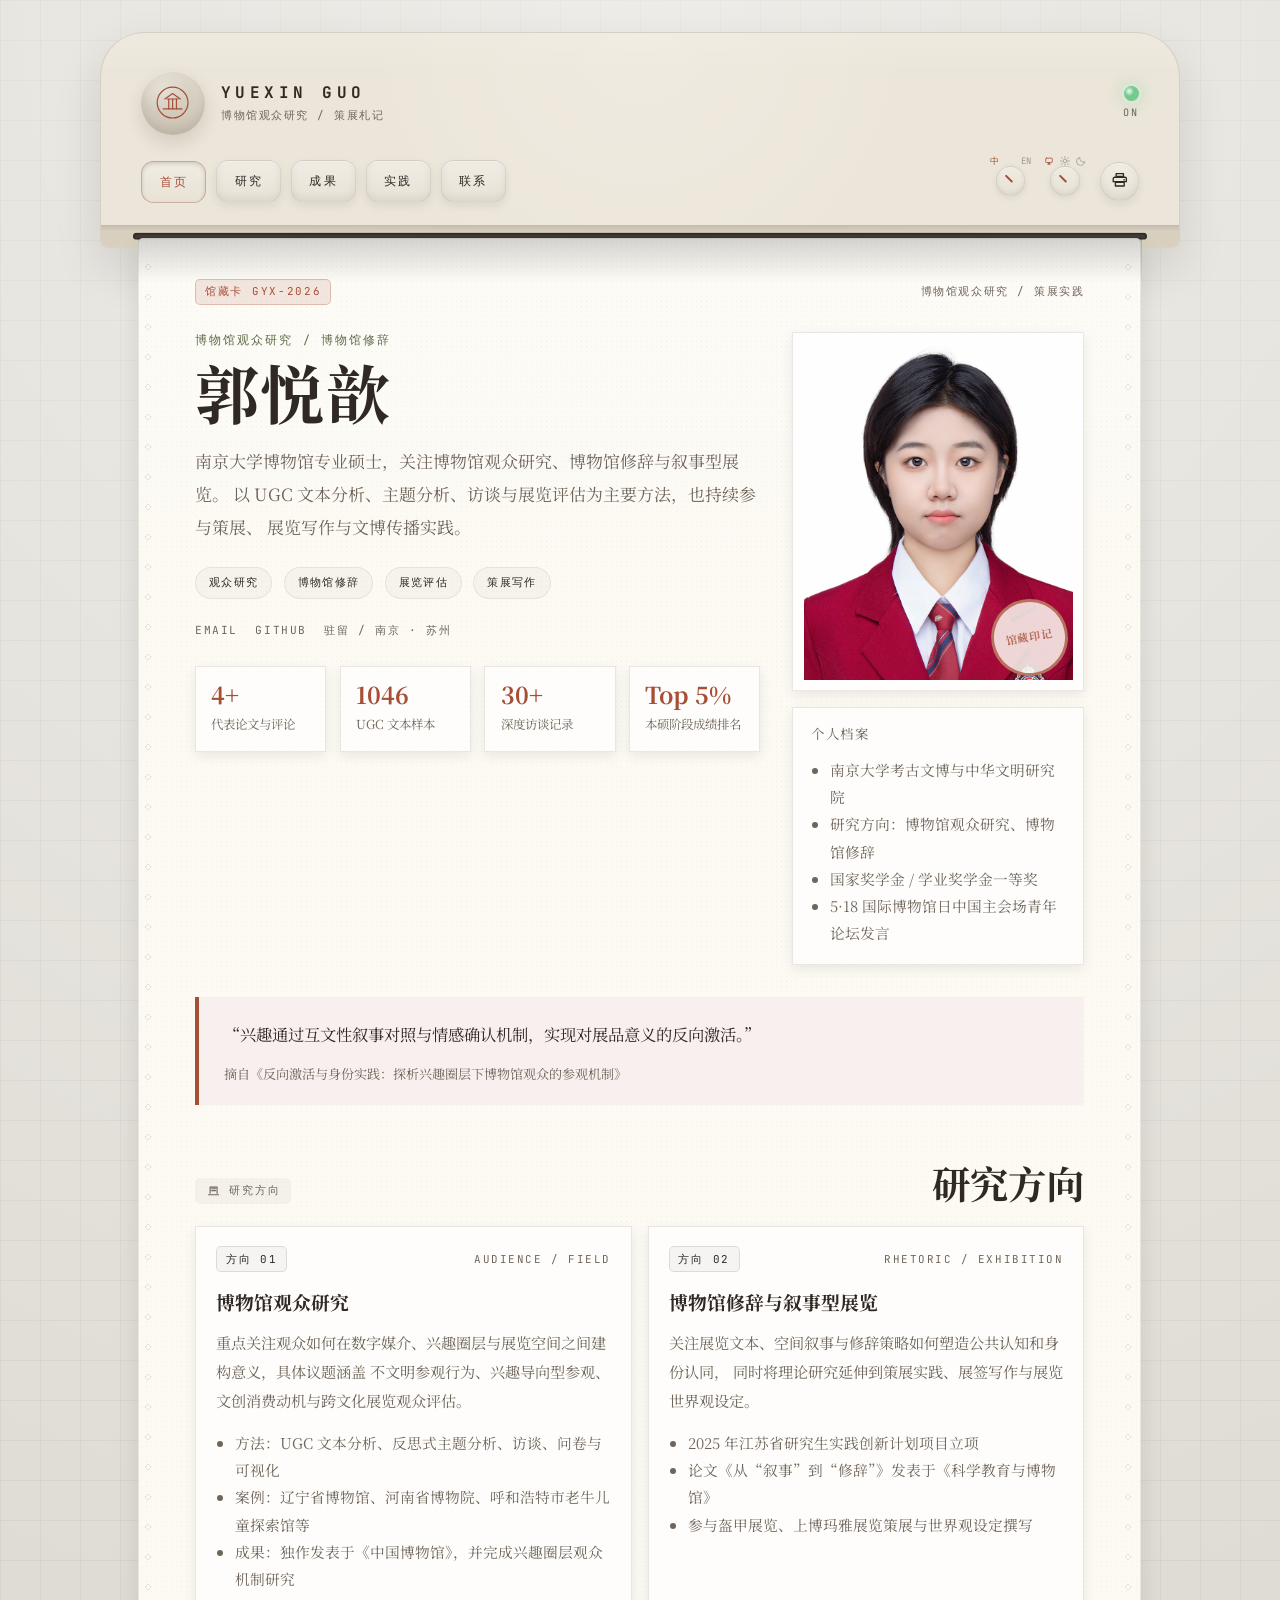
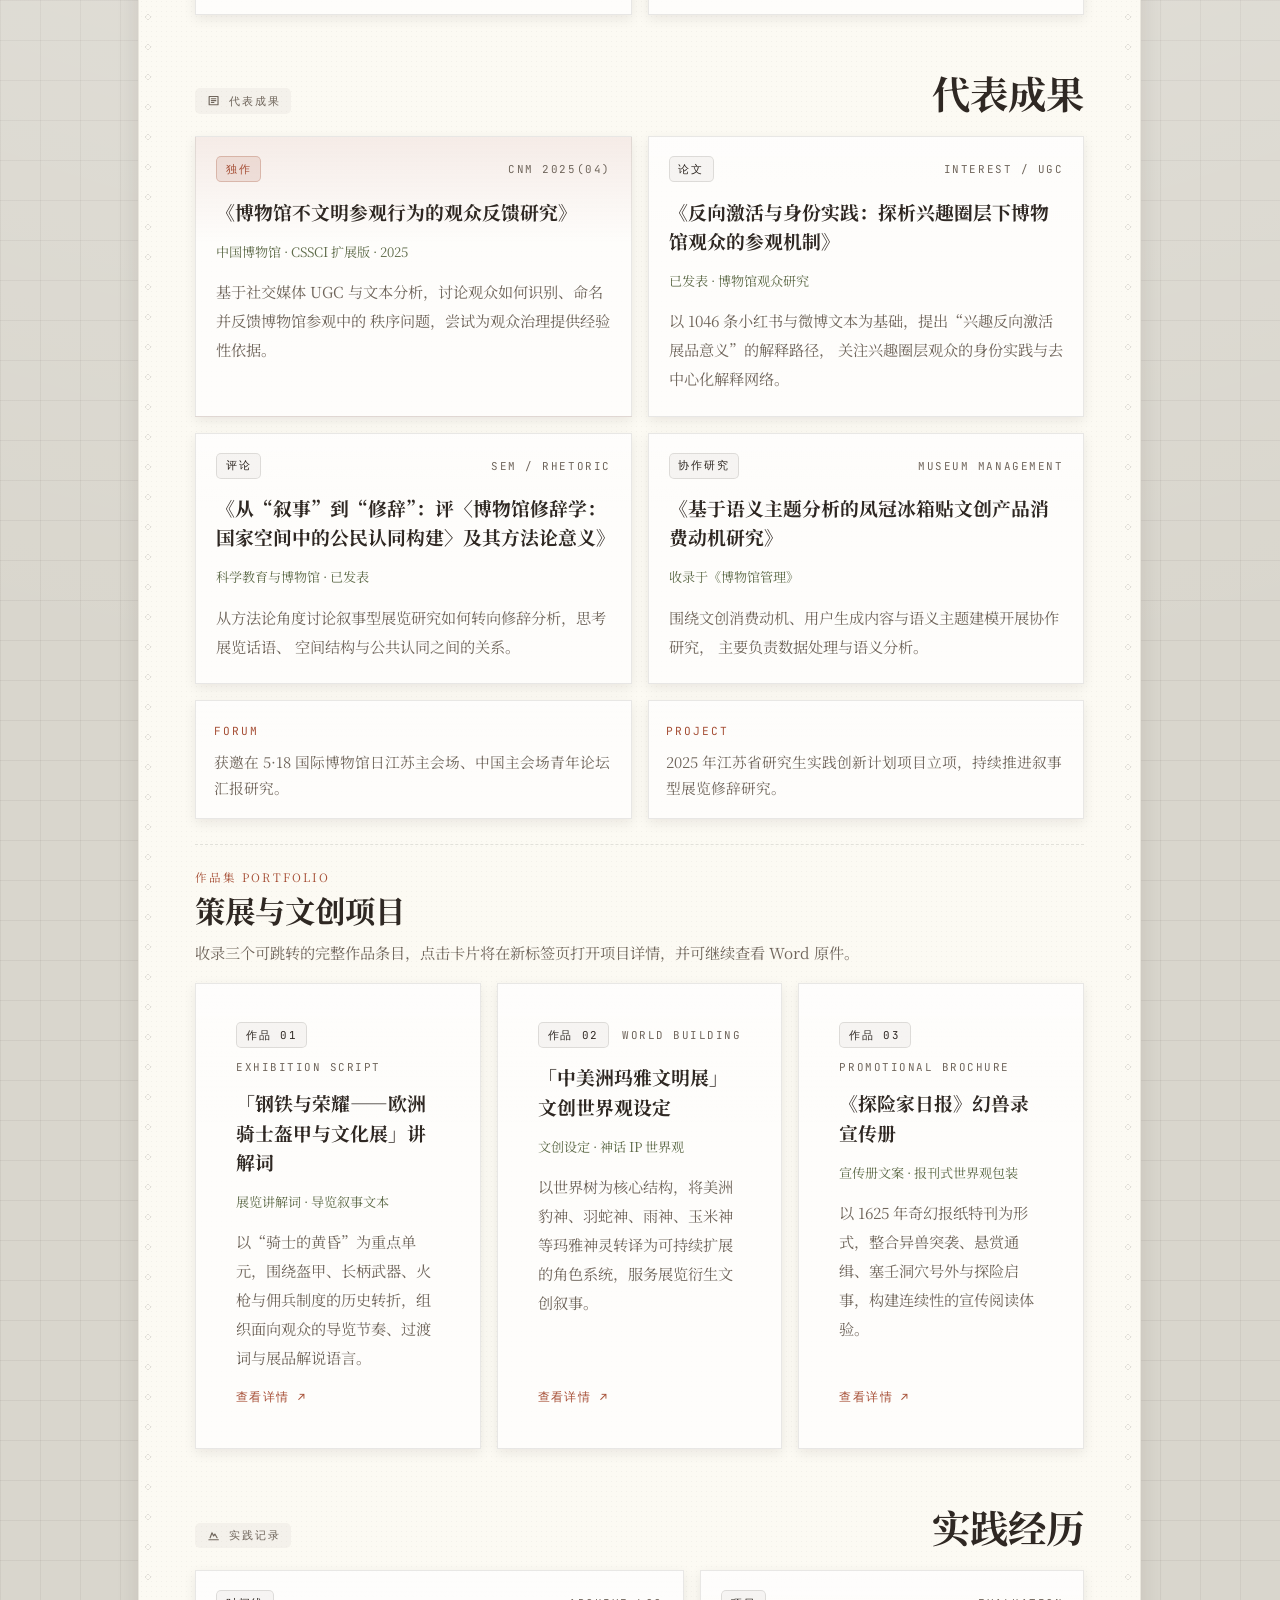
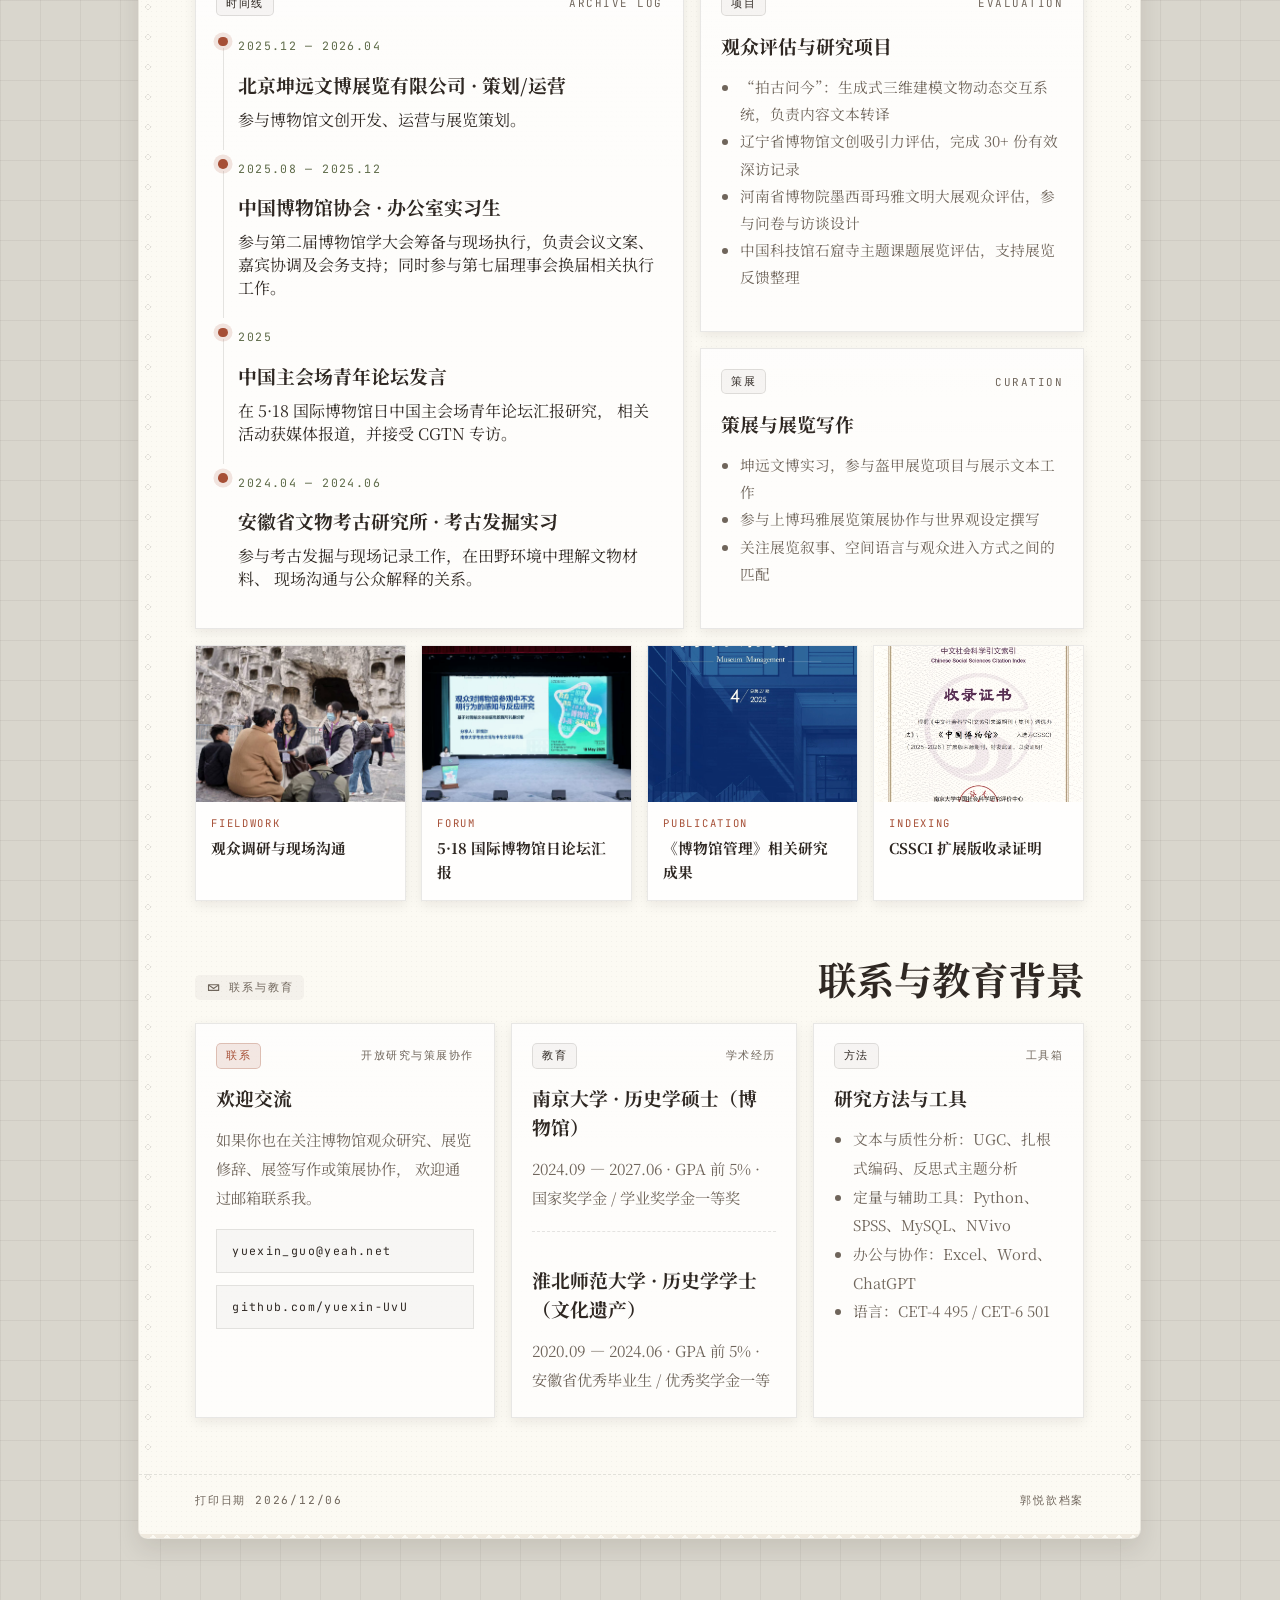
==== commit b2e0d40b: "Add Kunyuan internship to timeline" ====
--- a/index.html
+++ b/index.html
@@ -618,6 +618,17 @@
                         </div>
                         <ol class="timeline-list">
                           <li>
+                            <span class="timeline-time">2025.12 — 2026.04</span>
+                            <div class="timeline-body">
+                              <h3 id="timeline-title-0">
+                                北京坤远文博展览有限公司 · 策划/运营
+                              </h3>
+                              <p id="timeline-body-0">
+                                参与博物馆文创开发、运营与展览策划。
+                              </p>
+                            </div>
+                          </li>
+                          <li>
                             <span class="timeline-time">2025.08 — 2025.12</span>
                             <div class="timeline-body">
                               <h3 id="timeline-title-1">
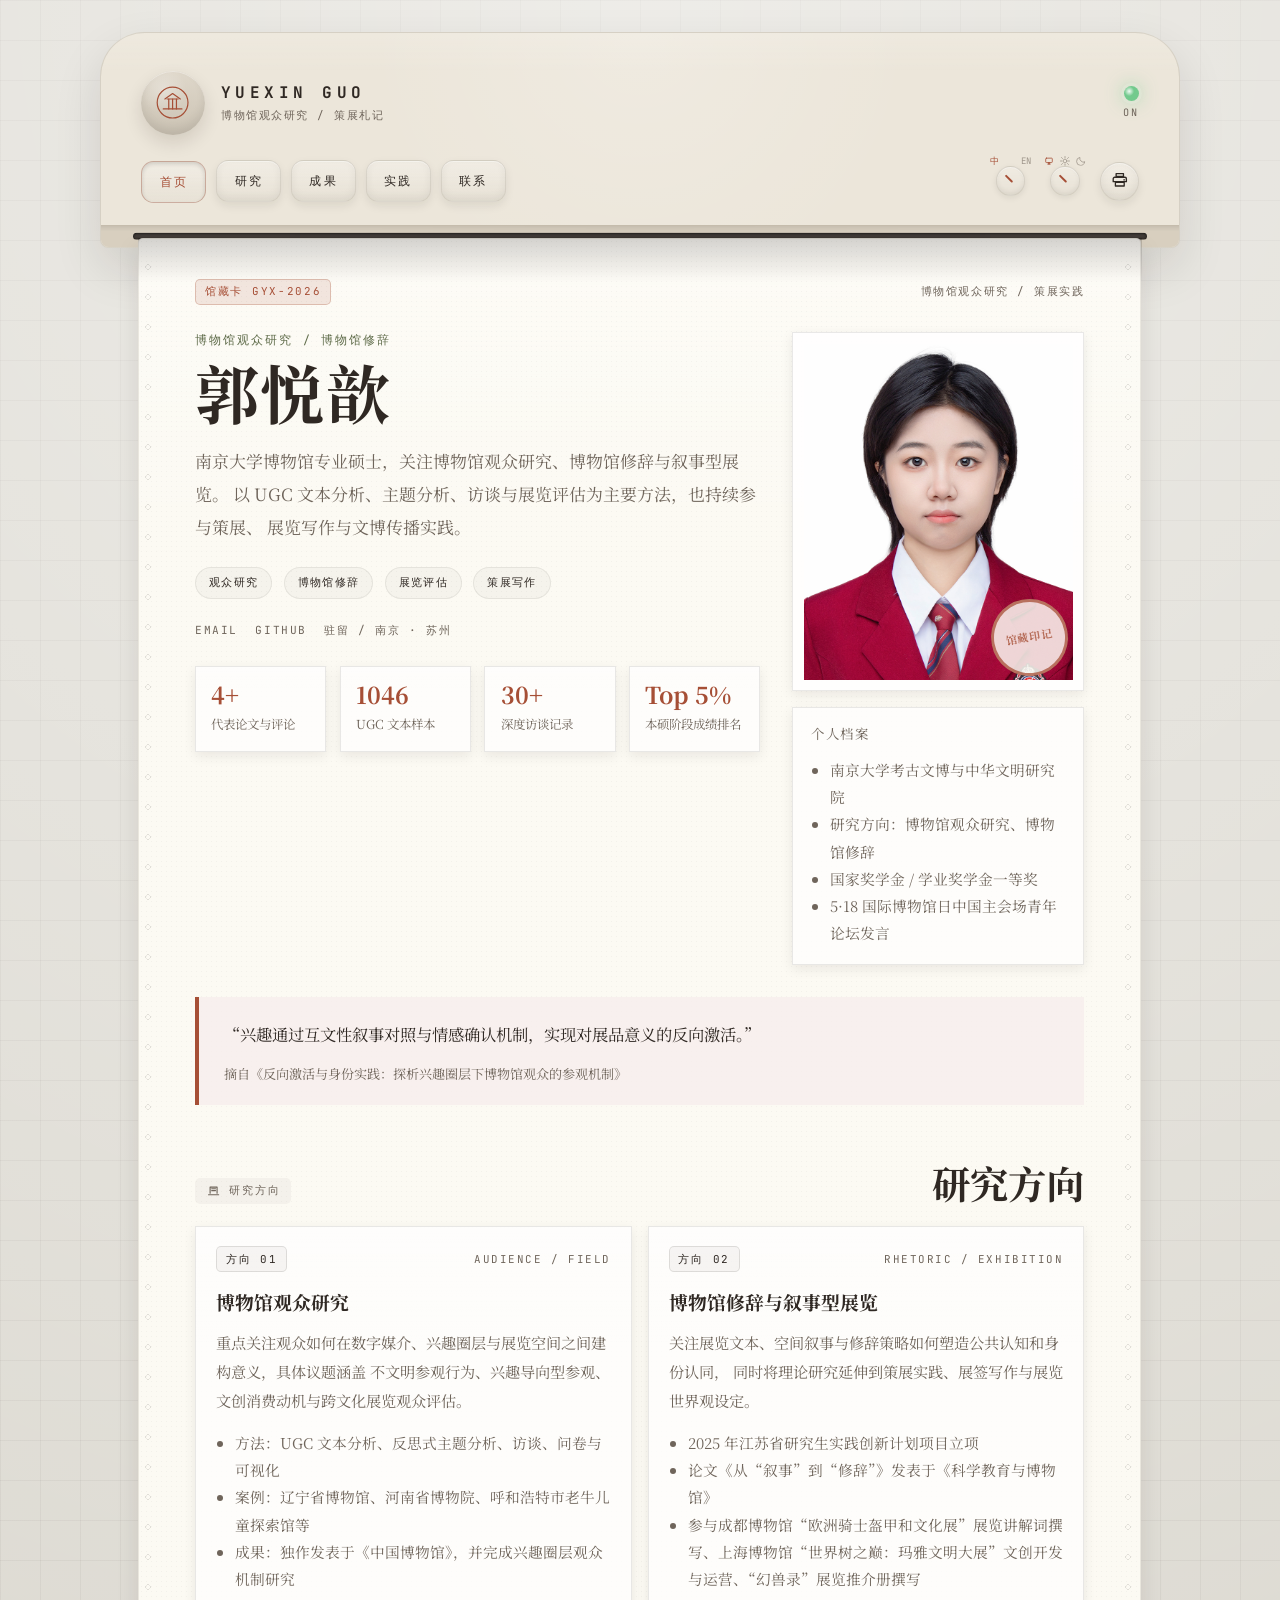
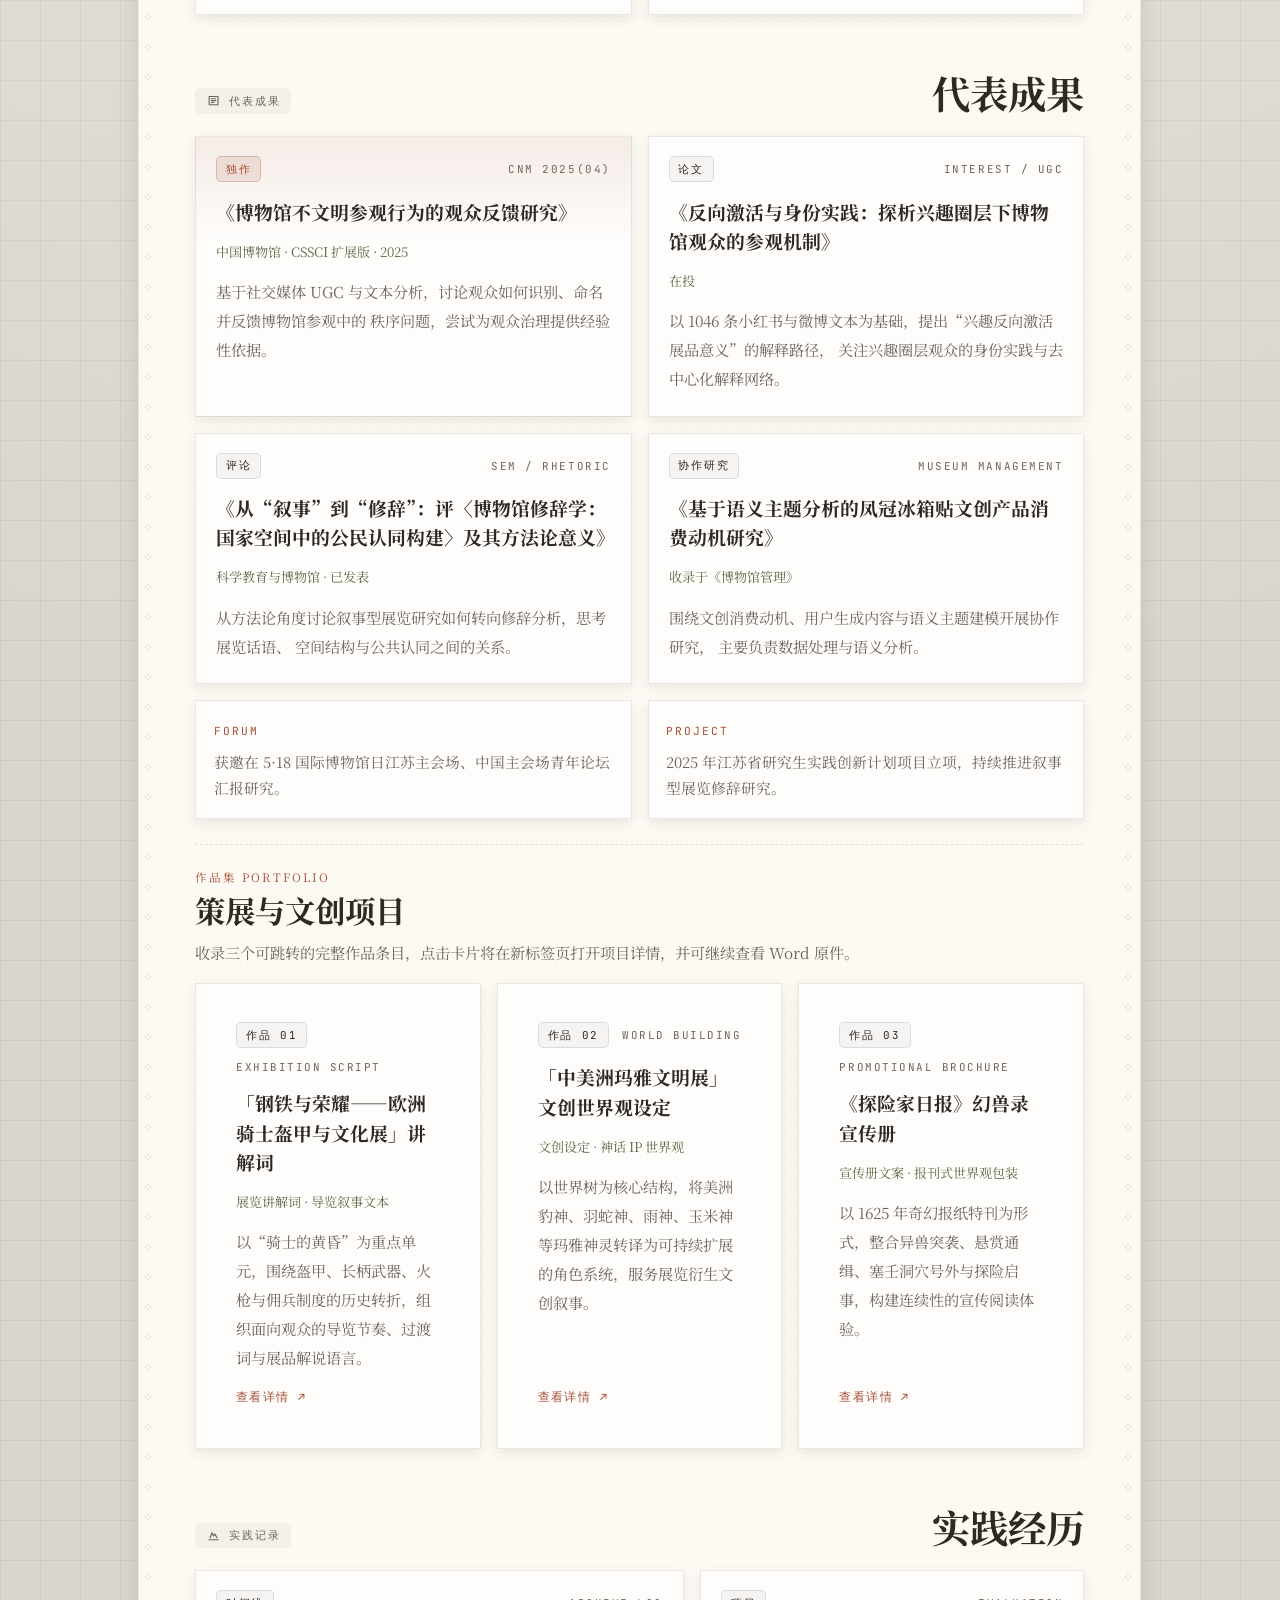
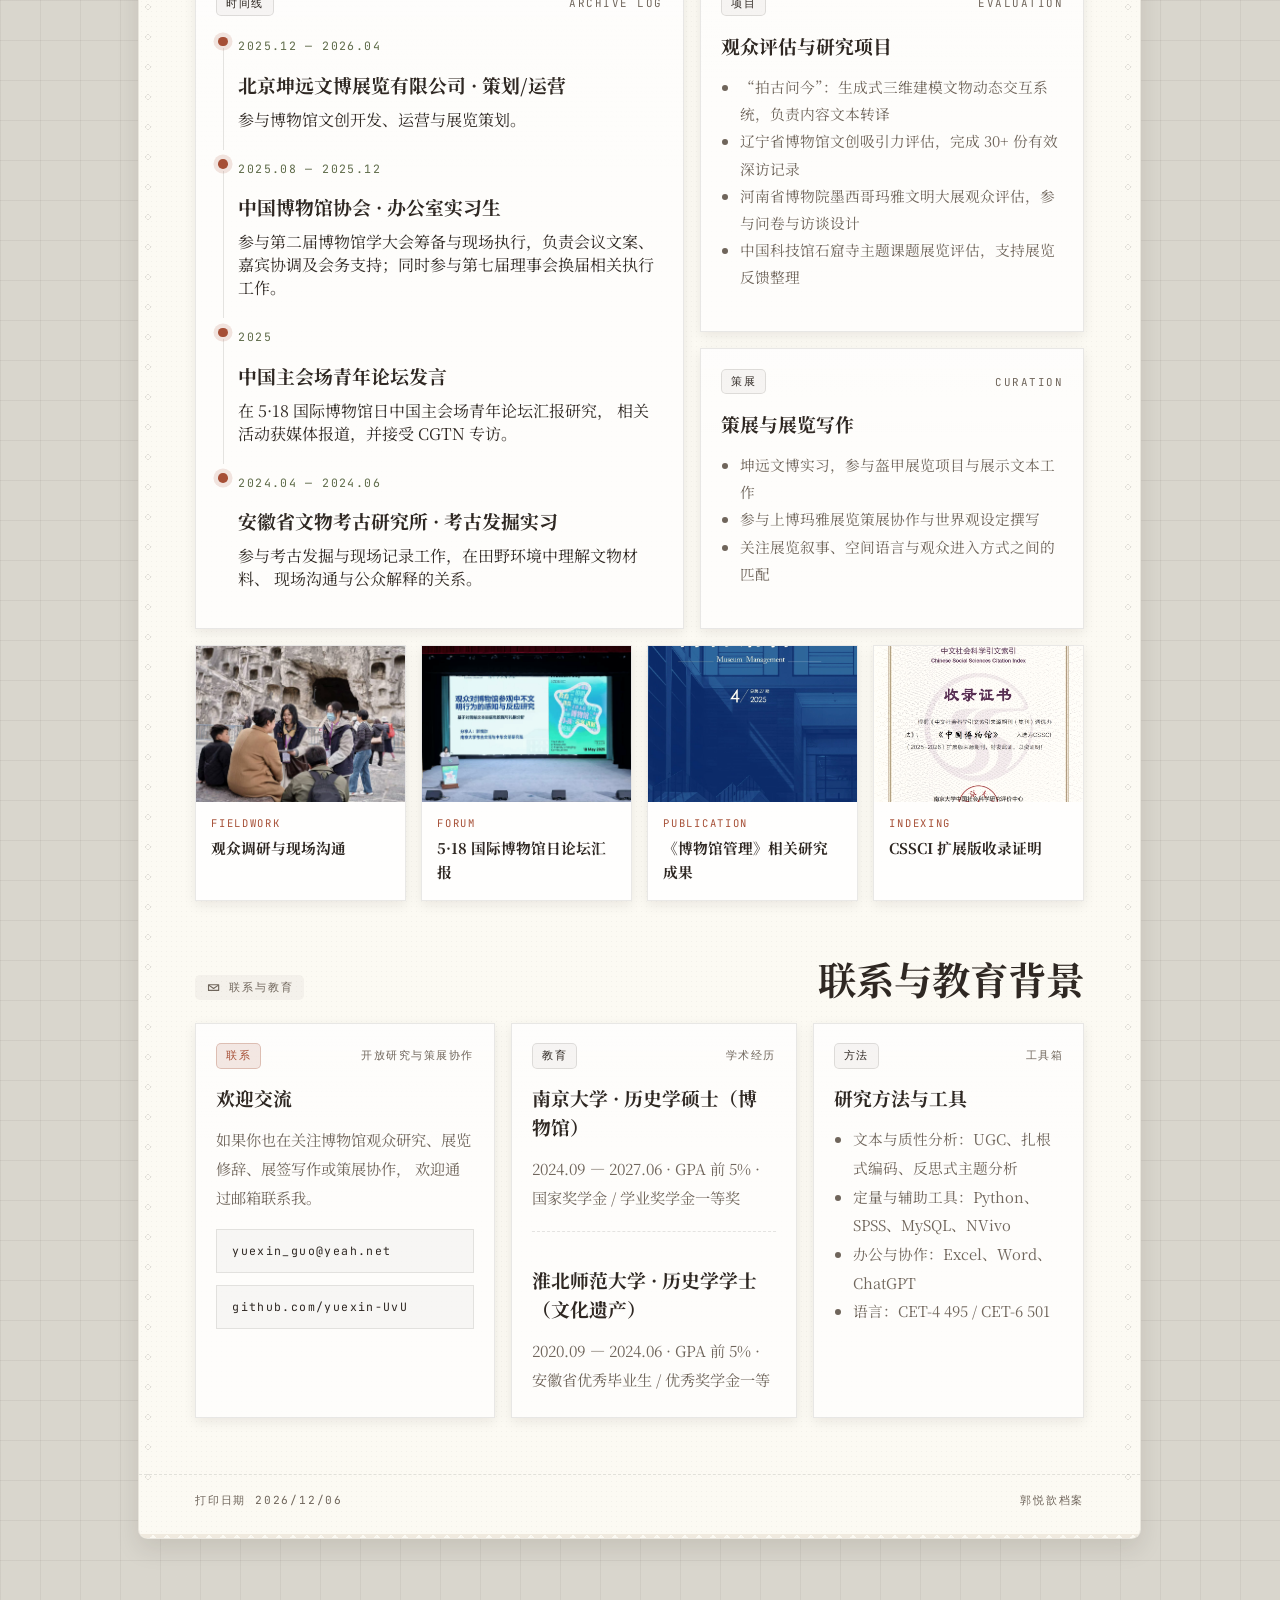
==== commit 676a24c3: "内容修改" ====
--- a/index.html
+++ b/index.html
@@ -365,7 +365,7 @@
                             论文《从“叙事”到“修辞”》发表于《科学教育与博物馆》
                           </li>
                           <li>
-                            参与盔甲展览、上博玛雅展览策展与世界观设定撰写
+                            参与成都博物馆“欧洲骑士盔甲和文化展”展览讲解词撰写、上海博物馆“世界树之巅：玛雅文明大展”文创开发与运营、“幻兽录”展览推介册撰写
                           </li>
                         </ul>
                       </article>
@@ -417,7 +417,7 @@
                           《反向激活与身份实践：探析兴趣圈层下博物馆观众的参观机制》
                         </h3>
                         <p class="work-meta" id="work-card-meta-2">
-                          已发表 · 博物馆观众研究
+                          在投
                         </p>
                         <p id="work-card-body-2">
                           以 1046
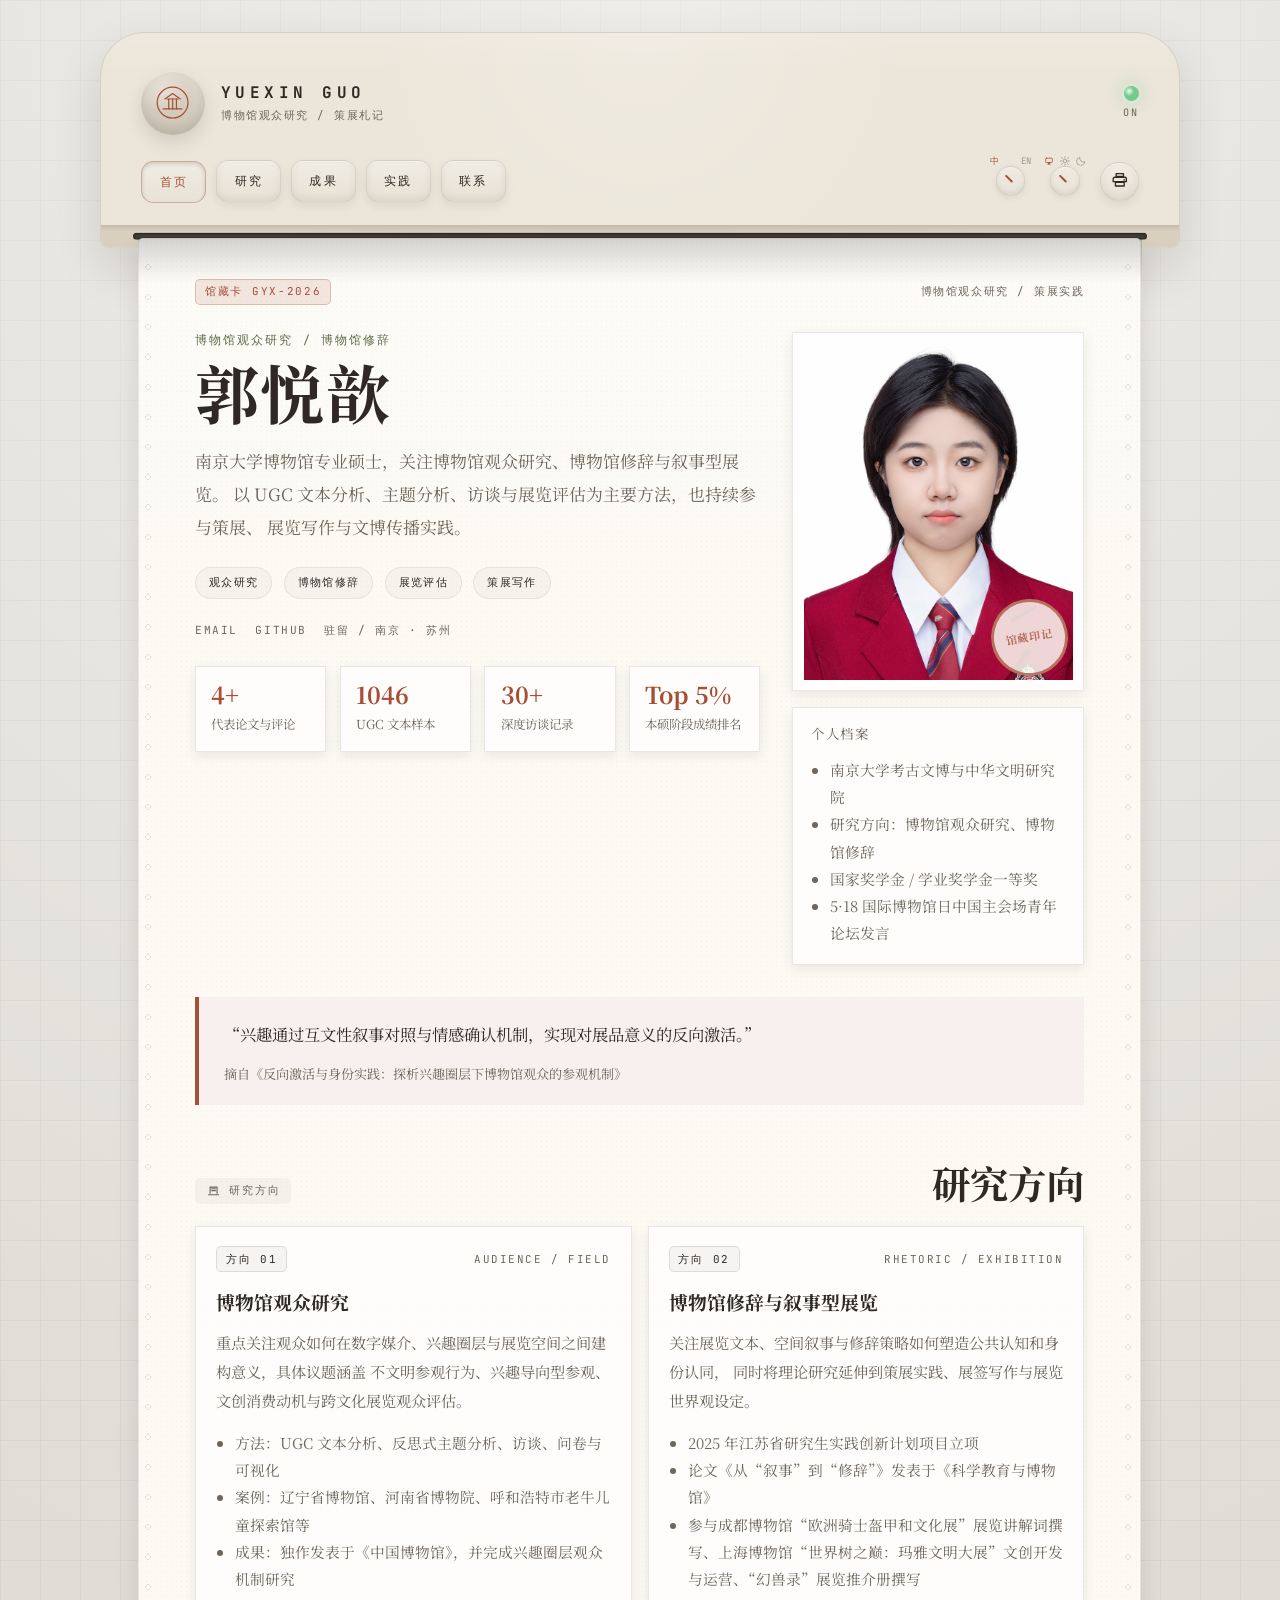
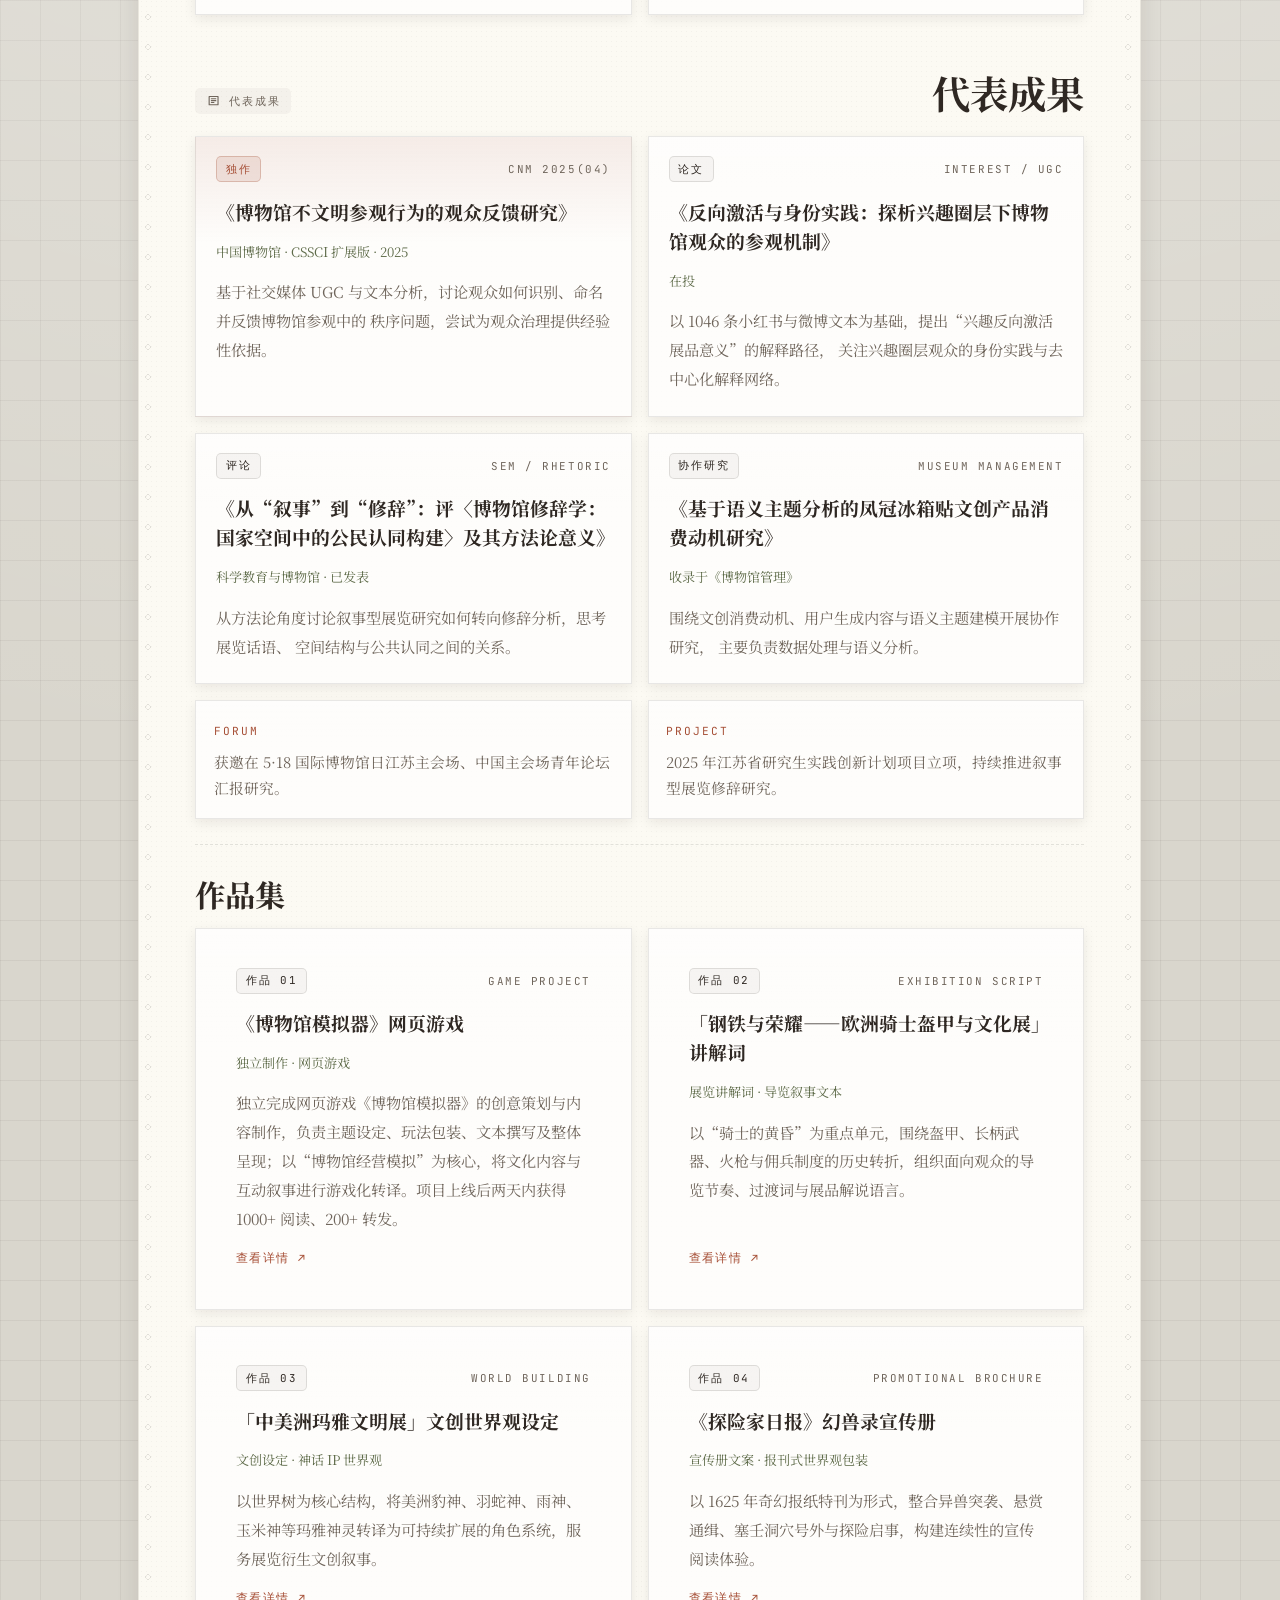
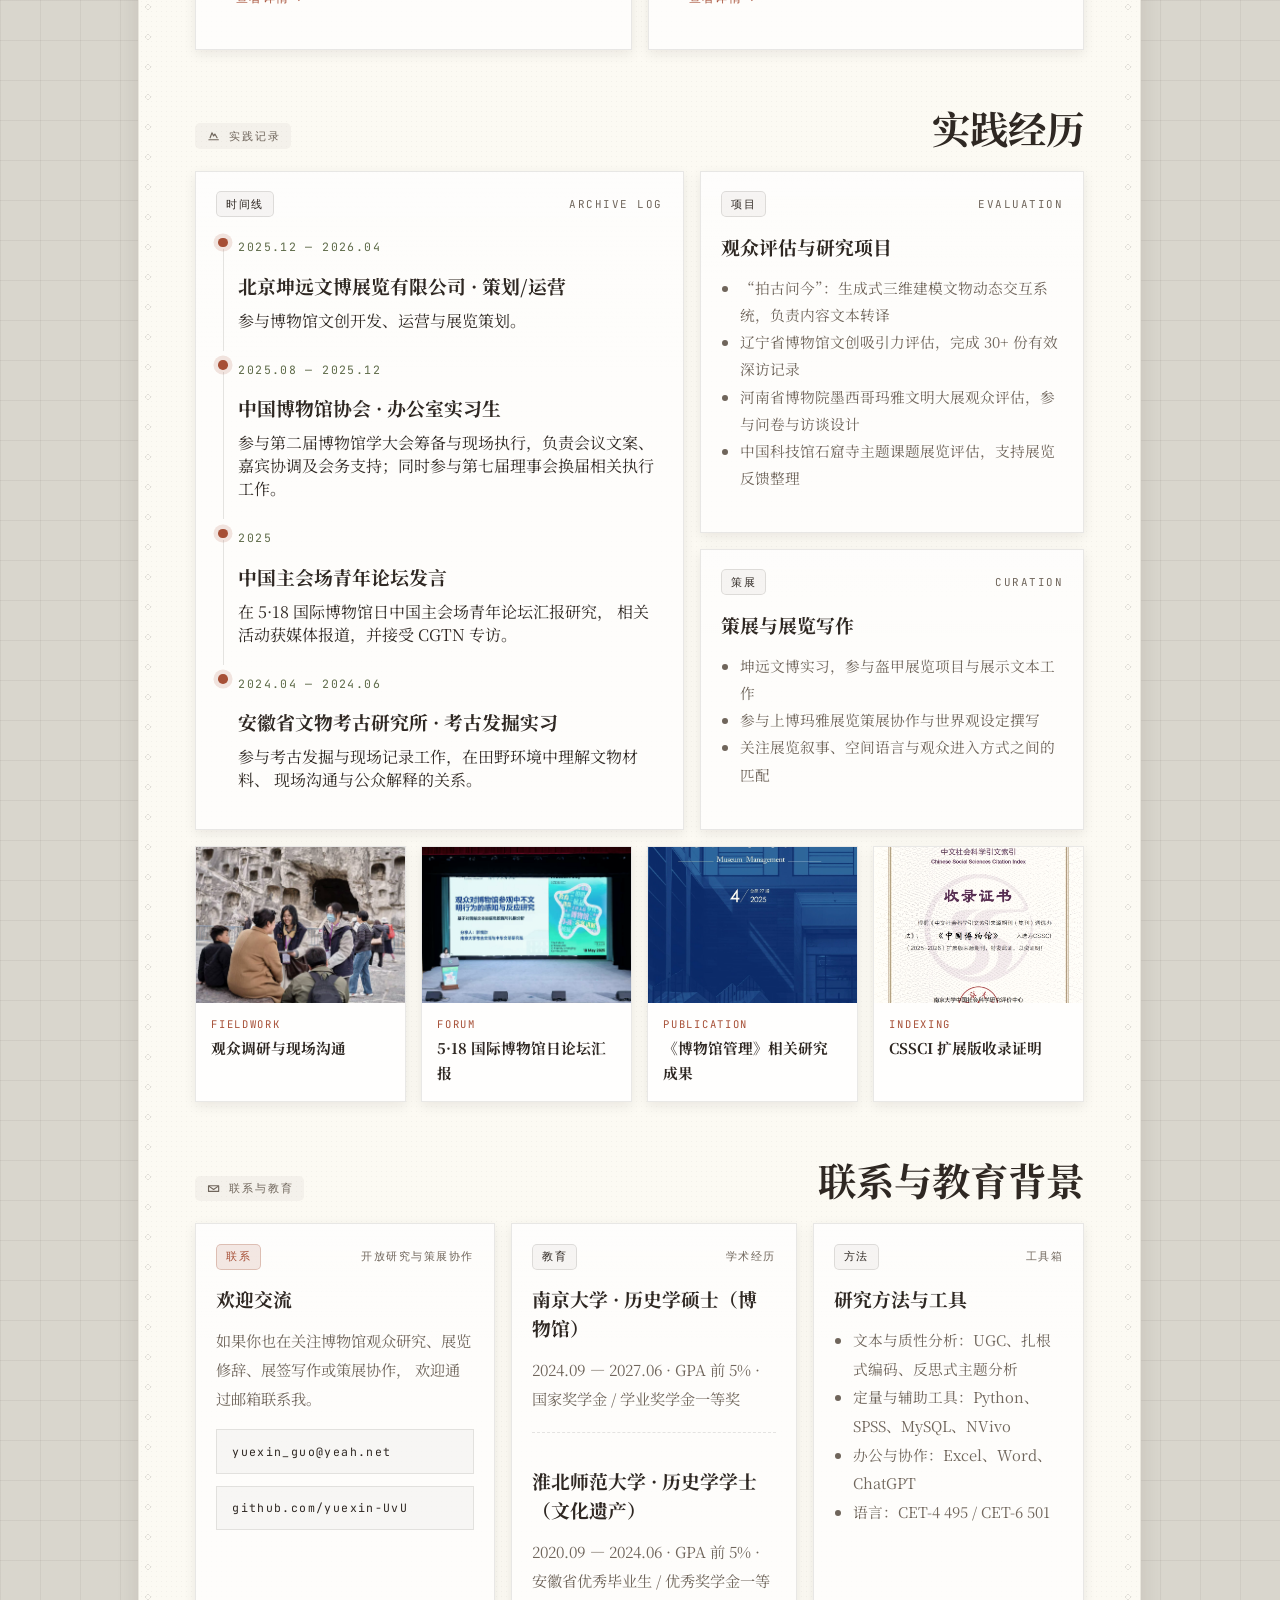
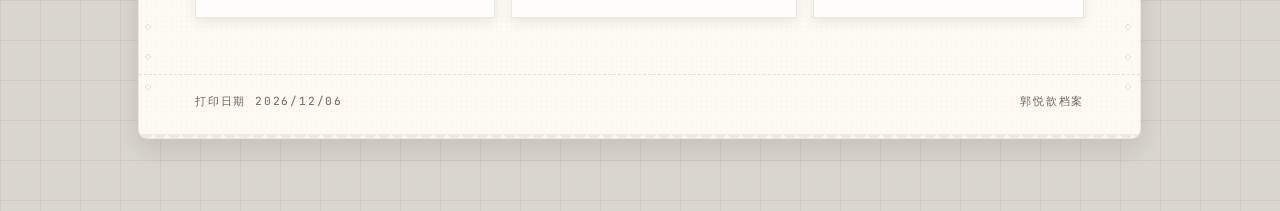
==== commit c2c742e9: "作品集板块修改" ====
--- a/index.html
+++ b/index.html
@@ -484,17 +484,43 @@
 
                     <div class="portfolio-stack">
                       <div class="subsection-head">
-                        <p class="subsection-kicker" id="portfolio-kicker">
-                          作品集 Portfolio
-                        </p>
-                        <h3 id="portfolio-title">策展与文创项目</h3>
-                        <p class="portfolio-intro" id="portfolio-intro">
-                          收录三个可跳转的完整作品条目，点击卡片将在新标签页打开项目详情，并可继续查看
-                          Word 原件。
-                        </p>
+                        <h3 id="portfolio-title">作品集</h3>
                       </div>
 
                       <div class="portfolio-grid">
+                        <article class="portfolio-card">
+                          <a
+                            class="portfolio-link-card"
+                            href="https://yuexin-uvu.github.io/museum-sim"
+                            target="_blank"
+                            rel="noopener"
+                          >
+                            <div class="card-topline">
+                              <span class="section-chip" id="portfolio-chip-1"
+                                >作品 01</span
+                              >
+                              <span class="card-code">GAME PROJECT</span>
+                            </div>
+                            <h3 id="portfolio-card-title-1">
+                              《博物馆模拟器》网页游戏
+                            </h3>
+                            <p
+                              class="work-meta"
+                              id="portfolio-card-meta-1"
+                            >
+                              独立制作 · 网页游戏
+                            </p>
+                            <p id="portfolio-card-body-1">
+                              独立完成网页游戏《博物馆模拟器》的创意策划与内容制作，负责主题设定、玩法包装、文本撰写及整体呈现；以“博物馆经营模拟”为核心，将文化内容与互动叙事进行游戏化转译。项目上线后两天内获得 1000+ 阅读、200+ 转发。
+                            </p>
+                            <span
+                              class="portfolio-cta"
+                              id="portfolio-card-cta-1"
+                              >查看详情 ↗</span
+                            >
+                          </a>
+                        </article>
+
                         <article class="portfolio-card">
                           <a
                             class="portfolio-link-card"
@@ -503,26 +529,26 @@
                             rel="noopener"
                           >
                             <div class="card-topline">
-                              <span class="section-chip" id="portfolio-chip-1"
-                                >作品 01</span
+                              <span class="section-chip" id="portfolio-chip-2"
+                                >作品 02</span
                               >
                               <span class="card-code">EXHIBITION SCRIPT</span>
                             </div>
-                            <h3 id="portfolio-card-title-1">
+                            <h3 id="portfolio-card-title-2">
                               「钢铁与荣耀——欧洲骑士盔甲与文化展」讲解词
                             </h3>
                             <p
                               class="work-meta"
-                              id="portfolio-card-meta-1"
+                              id="portfolio-card-meta-2"
                             >
                               展览讲解词 · 导览叙事文本
                             </p>
-                            <p id="portfolio-card-body-1">
+                            <p id="portfolio-card-body-2">
                               以“骑士的黄昏”为重点单元，围绕盔甲、长柄武器、火枪与佣兵制度的历史转折，组织面向观众的导览节奏、过渡词与展品解说语言。
                             </p>
                             <span
                               class="portfolio-cta"
-                              id="portfolio-card-cta-1"
+                              id="portfolio-card-cta-2"
                               >查看详情 ↗</span
                             >
                           </a>
@@ -536,26 +562,26 @@
                             rel="noopener"
                           >
                             <div class="card-topline">
-                              <span class="section-chip" id="portfolio-chip-2"
-                                >作品 02</span
+                              <span class="section-chip" id="portfolio-chip-3"
+                                >作品 03</span
                               >
                               <span class="card-code">WORLD BUILDING</span>
                             </div>
-                            <h3 id="portfolio-card-title-2">
+                            <h3 id="portfolio-card-title-3">
                               「中美洲玛雅文明展」文创世界观设定
                             </h3>
                             <p
                               class="work-meta"
-                              id="portfolio-card-meta-2"
+                              id="portfolio-card-meta-3"
                             >
                               文创设定 · 神话 IP 世界观
                             </p>
-                            <p id="portfolio-card-body-2">
+                            <p id="portfolio-card-body-3">
                               以世界树为核心结构，将美洲豹神、羽蛇神、雨神、玉米神等玛雅神灵转译为可持续扩展的角色系统，服务展览衍生文创叙事。
                             </p>
                             <span
                               class="portfolio-cta"
-                              id="portfolio-card-cta-2"
+                              id="portfolio-card-cta-3"
                               >查看详情 ↗</span
                             >
                           </a>
@@ -569,26 +595,26 @@
                             rel="noopener"
                           >
                             <div class="card-topline">
-                              <span class="section-chip" id="portfolio-chip-3"
-                                >作品 03</span
+                              <span class="section-chip" id="portfolio-chip-4"
+                                >作品 04</span
                               >
                               <span class="card-code">PROMOTIONAL BROCHURE</span>
                             </div>
-                            <h3 id="portfolio-card-title-3">
+                            <h3 id="portfolio-card-title-4">
                               《探险家日报》幻兽录宣传册
                             </h3>
                             <p
                               class="work-meta"
-                              id="portfolio-card-meta-3"
+                              id="portfolio-card-meta-4"
                             >
                               宣传册文案 · 报刊式世界观包装
                             </p>
-                            <p id="portfolio-card-body-3">
+                            <p id="portfolio-card-body-4">
                               以 1625 年奇幻报纸特刊为形式，整合异兽突袭、悬赏通缉、塞壬洞穴号外与探险启事，构建连续性的宣传阅读体验。
                             </p>
                             <span
                               class="portfolio-cta"
-                              id="portfolio-card-cta-3"
+                              id="portfolio-card-cta-4"
                               >查看详情 ↗</span
                             >
                           </a>
--- a/styles.css
+++ b/styles.css
@@ -977,7 +977,7 @@
 
 .portfolio-grid {
   display: grid;
-  grid-template-columns: repeat(3, minmax(0, 1fr));
+  grid-template-columns: repeat(2, minmax(0, 1fr));
   gap: 1rem;
   margin-top: 1rem;
 }
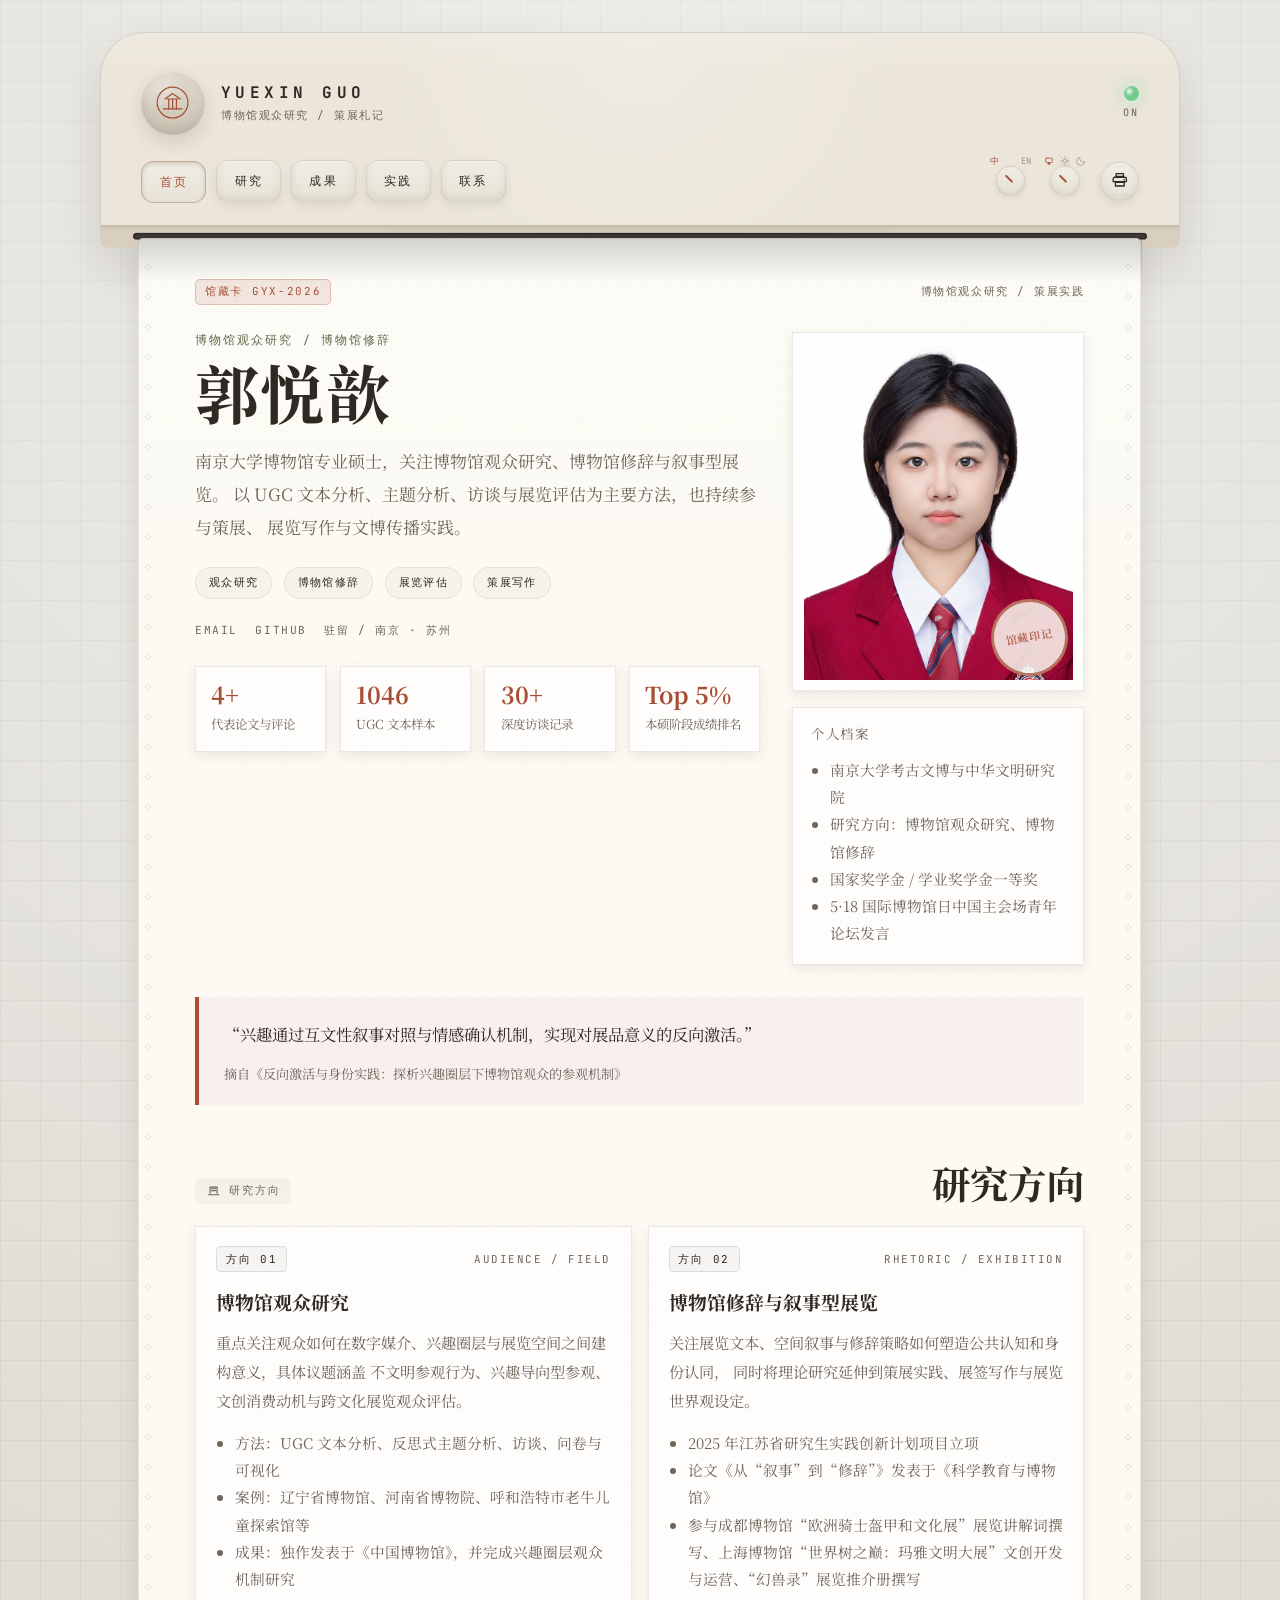
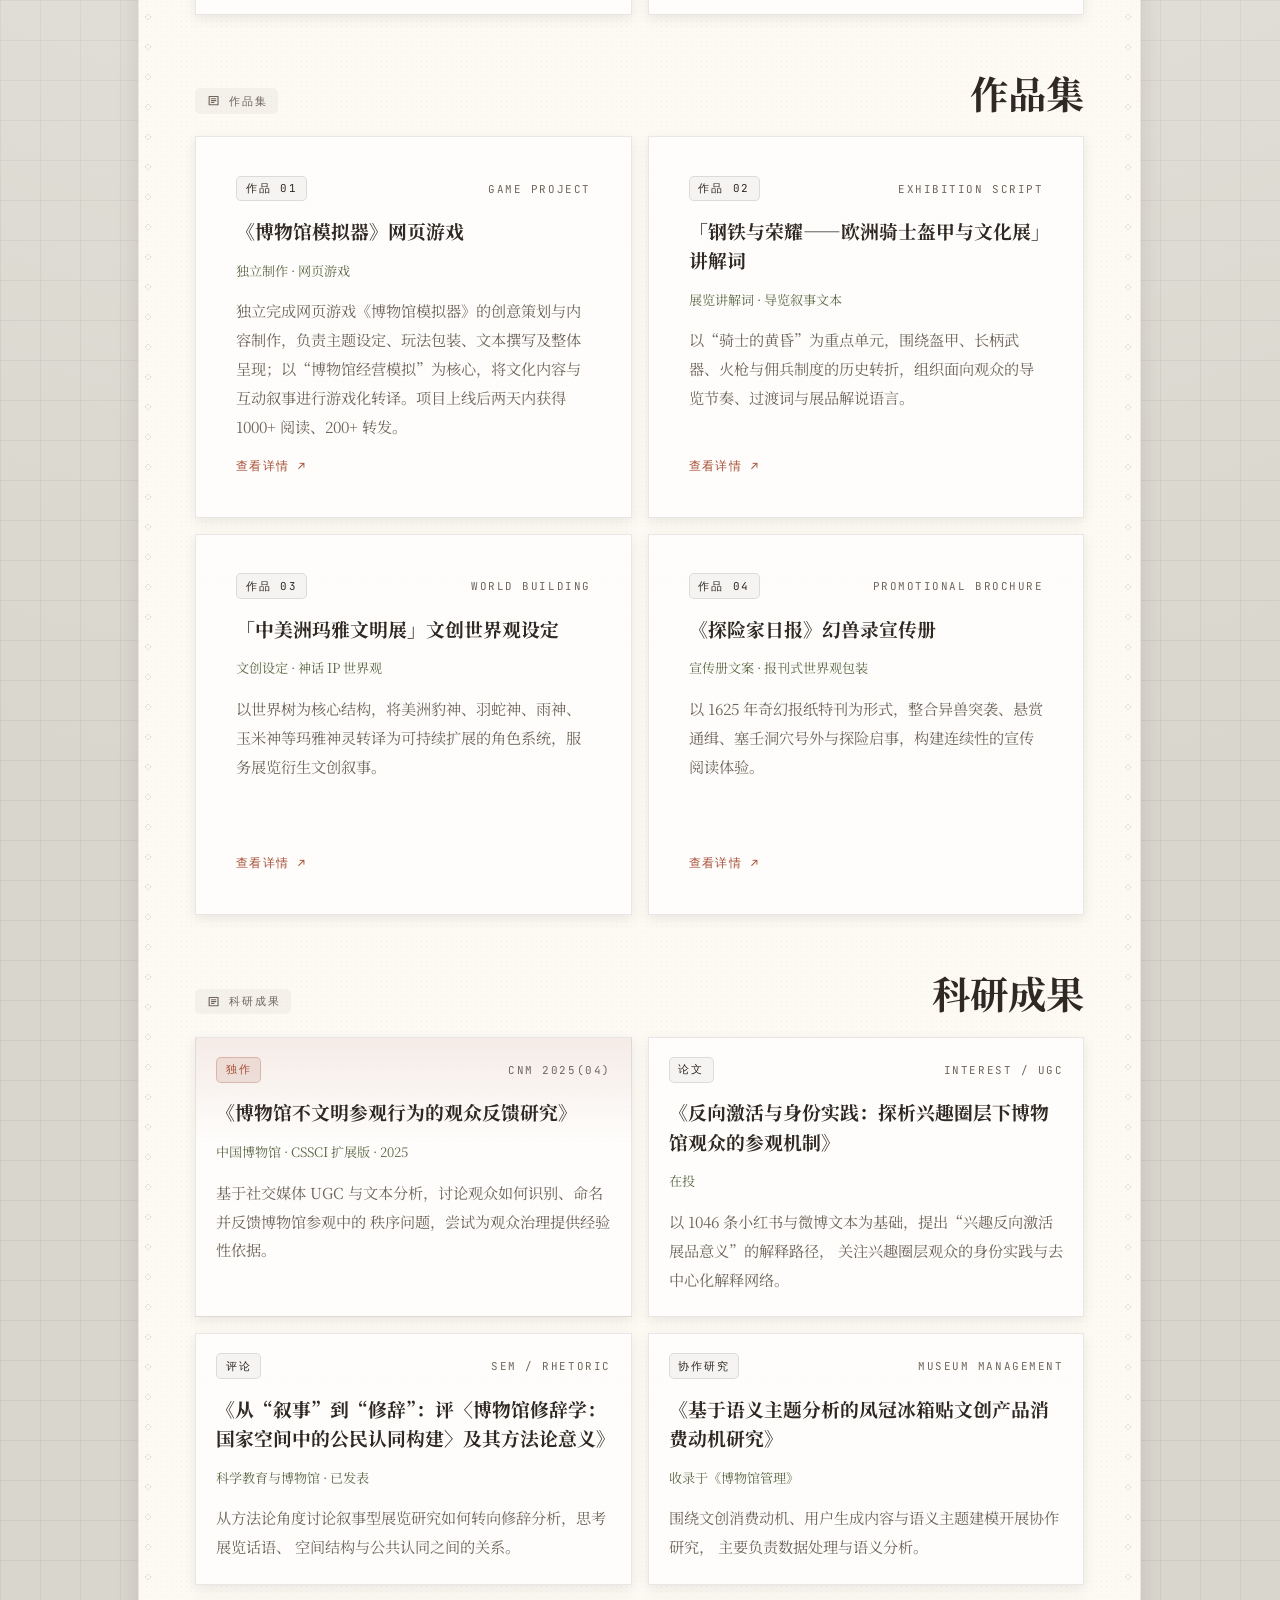
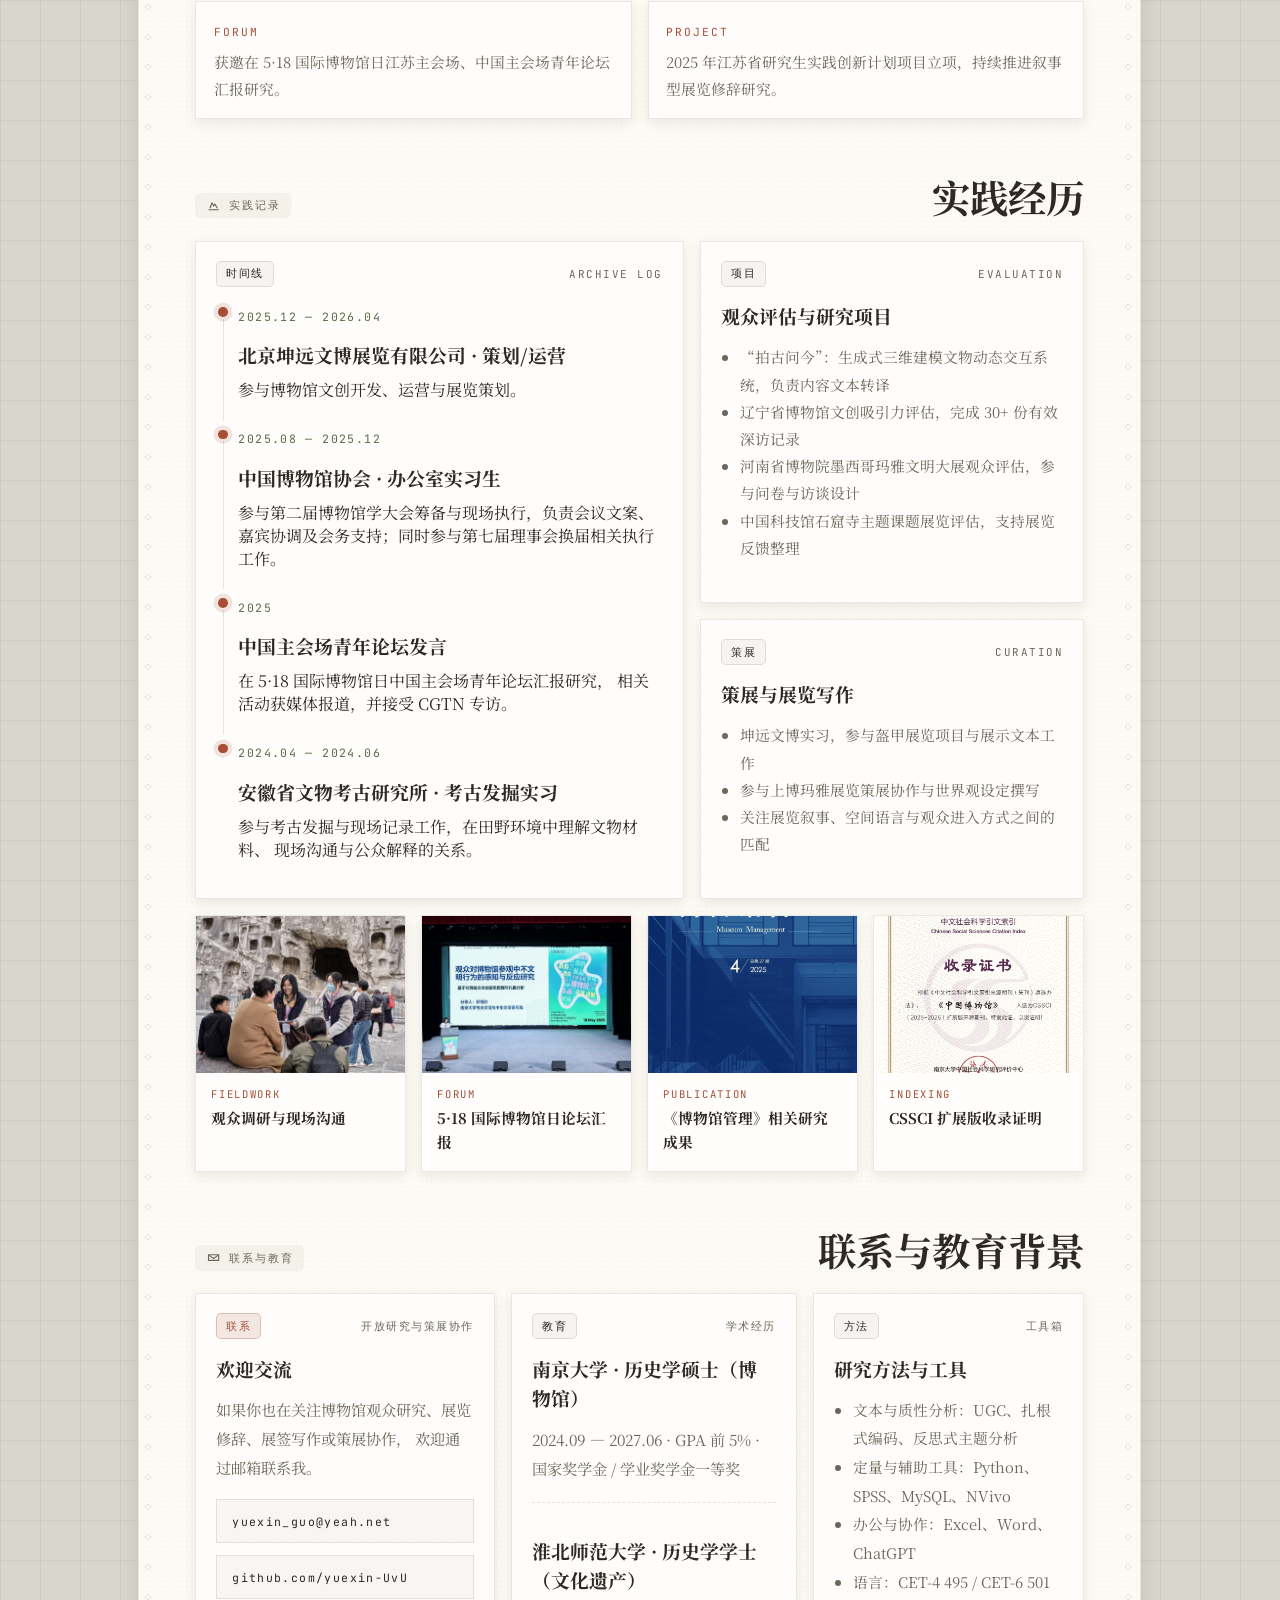
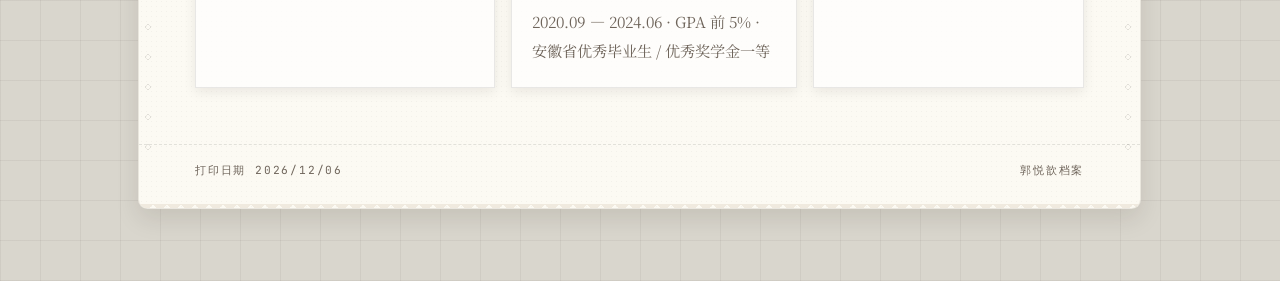
==== commit 125f50bc: "标题字号调整" ====
--- a/index.html
+++ b/index.html
@@ -372,15 +372,141 @@
                     </div>
                   </section>
 
+                  <section class="printed-section" id="portfolio">
+                    <div class="section-head">
+                      <div class="section-label">
+                        <svg viewBox="0 0 24 24" aria-hidden="true">
+                          <path d="M5 5.5h14v13H5zM8.5 9h7M8.5 12h7M8.5 15h4" />
+                        </svg>
+                        <span id="portfolio-section-label">作品集</span>
+                      </div>
+                      <h2 id="portfolio-title">作品集</h2>
+                    </div>
+
+                    <div class="portfolio-grid">
+                      <article class="portfolio-card">
+                        <a
+                          class="portfolio-link-card"
+                          href="https://yuexin-uvu.github.io/museum-sim"
+                          target="_blank"
+                          rel="noopener"
+                        >
+                          <div class="card-topline">
+                            <span class="section-chip" id="portfolio-chip-1"
+                              >作品 01</span
+                            >
+                            <span class="card-code">GAME PROJECT</span>
+                          </div>
+                          <h3 id="portfolio-card-title-1">
+                            《博物馆模拟器》网页游戏
+                          </h3>
+                          <p class="work-meta" id="portfolio-card-meta-1">
+                            独立制作 · 网页游戏
+                          </p>
+                          <p id="portfolio-card-body-1">
+                            独立完成网页游戏《博物馆模拟器》的创意策划与内容制作，负责主题设定、玩法包装、文本撰写及整体呈现；以“博物馆经营模拟”为核心，将文化内容与互动叙事进行游戏化转译。项目上线后两天内获得 1000+ 阅读、200+ 转发。
+                          </p>
+                          <span class="portfolio-cta" id="portfolio-card-cta-1"
+                            >查看详情 ↗</span
+                          >
+                        </a>
+                      </article>
+
+                      <article class="portfolio-card">
+                        <a
+                          class="portfolio-link-card"
+                          href="portfolio/armor.html"
+                          target="_blank"
+                          rel="noopener"
+                        >
+                          <div class="card-topline">
+                            <span class="section-chip" id="portfolio-chip-2"
+                              >作品 02</span
+                            >
+                            <span class="card-code">EXHIBITION SCRIPT</span>
+                          </div>
+                          <h3 id="portfolio-card-title-2">
+                            「钢铁与荣耀——欧洲骑士盔甲与文化展」讲解词
+                          </h3>
+                          <p class="work-meta" id="portfolio-card-meta-2">
+                            展览讲解词 · 导览叙事文本
+                          </p>
+                          <p id="portfolio-card-body-2">
+                            以“骑士的黄昏”为重点单元，围绕盔甲、长柄武器、火枪与佣兵制度的历史转折，组织面向观众的导览节奏、过渡词与展品解说语言。
+                          </p>
+                          <span class="portfolio-cta" id="portfolio-card-cta-2"
+                            >查看详情 ↗</span
+                          >
+                        </a>
+                      </article>
+
+                      <article class="portfolio-card">
+                        <a
+                          class="portfolio-link-card"
+                          href="portfolio/maya.html"
+                          target="_blank"
+                          rel="noopener"
+                        >
+                          <div class="card-topline">
+                            <span class="section-chip" id="portfolio-chip-3"
+                              >作品 03</span
+                            >
+                            <span class="card-code">WORLD BUILDING</span>
+                          </div>
+                          <h3 id="portfolio-card-title-3">
+                            「中美洲玛雅文明展」文创世界观设定
+                          </h3>
+                          <p class="work-meta" id="portfolio-card-meta-3">
+                            文创设定 · 神话 IP 世界观
+                          </p>
+                          <p id="portfolio-card-body-3">
+                            以世界树为核心结构，将美洲豹神、羽蛇神、雨神、玉米神等玛雅神灵转译为可持续扩展的角色系统，服务展览衍生文创叙事。
+                          </p>
+                          <span class="portfolio-cta" id="portfolio-card-cta-3"
+                            >查看详情 ↗</span
+                          >
+                        </a>
+                      </article>
+
+                      <article class="portfolio-card">
+                        <a
+                          class="portfolio-link-card"
+                          href="portfolio/explorer.html"
+                          target="_blank"
+                          rel="noopener"
+                        >
+                          <div class="card-topline">
+                            <span class="section-chip" id="portfolio-chip-4"
+                              >作品 04</span
+                            >
+                            <span class="card-code">PROMOTIONAL BROCHURE</span>
+                          </div>
+                          <h3 id="portfolio-card-title-4">
+                            《探险家日报》幻兽录宣传册
+                          </h3>
+                          <p class="work-meta" id="portfolio-card-meta-4">
+                            宣传册文案 · 报刊式世界观包装
+                          </p>
+                          <p id="portfolio-card-body-4">
+                            以 1625 年奇幻报纸特刊为形式，整合异兽突袭、悬赏通缉、塞壬洞穴号外与探险启事，构建连续性的宣传阅读体验。
+                          </p>
+                          <span class="portfolio-cta" id="portfolio-card-cta-4"
+                            >查看详情 ↗</span
+                          >
+                        </a>
+                      </article>
+                    </div>
+                  </section>
+
                   <section class="printed-section" id="works" data-section>
                     <div class="section-head">
                       <div class="section-label">
                         <svg viewBox="0 0 24 24" aria-hidden="true">
                           <path d="M5 5.5h14v13H5zM8.5 9h7M8.5 12h7M8.5 15h4" />
                         </svg>
-                        <span id="works-section-label">代表成果</span>
+                        <span id="works-section-label">科研成果</span>
                       </div>
-                      <h2 id="works-section-title">代表成果</h2>
+                      <h2 id="works-section-title">科研成果</h2>
                     </div>
 
                     <div class="works-grid">
@@ -479,146 +605,6 @@
                           2025
                           年江苏省研究生实践创新计划项目立项，持续推进叙事型展览修辞研究。
                         </p>
-                      </div>
-                    </div>
-
-                    <div class="portfolio-stack">
-                      <div class="subsection-head">
-                        <h3 id="portfolio-title">作品集</h3>
-                      </div>
-
-                      <div class="portfolio-grid">
-                        <article class="portfolio-card">
-                          <a
-                            class="portfolio-link-card"
-                            href="https://yuexin-uvu.github.io/museum-sim"
-                            target="_blank"
-                            rel="noopener"
-                          >
-                            <div class="card-topline">
-                              <span class="section-chip" id="portfolio-chip-1"
-                                >作品 01</span
-                              >
-                              <span class="card-code">GAME PROJECT</span>
-                            </div>
-                            <h3 id="portfolio-card-title-1">
-                              《博物馆模拟器》网页游戏
-                            </h3>
-                            <p
-                              class="work-meta"
-                              id="portfolio-card-meta-1"
-                            >
-                              独立制作 · 网页游戏
-                            </p>
-                            <p id="portfolio-card-body-1">
-                              独立完成网页游戏《博物馆模拟器》的创意策划与内容制作，负责主题设定、玩法包装、文本撰写及整体呈现；以“博物馆经营模拟”为核心，将文化内容与互动叙事进行游戏化转译。项目上线后两天内获得 1000+ 阅读、200+ 转发。
-                            </p>
-                            <span
-                              class="portfolio-cta"
-                              id="portfolio-card-cta-1"
-                              >查看详情 ↗</span
-                            >
-                          </a>
-                        </article>
-
-                        <article class="portfolio-card">
-                          <a
-                            class="portfolio-link-card"
-                            href="portfolio/armor.html"
-                            target="_blank"
-                            rel="noopener"
-                          >
-                            <div class="card-topline">
-                              <span class="section-chip" id="portfolio-chip-2"
-                                >作品 02</span
-                              >
-                              <span class="card-code">EXHIBITION SCRIPT</span>
-                            </div>
-                            <h3 id="portfolio-card-title-2">
-                              「钢铁与荣耀——欧洲骑士盔甲与文化展」讲解词
-                            </h3>
-                            <p
-                              class="work-meta"
-                              id="portfolio-card-meta-2"
-                            >
-                              展览讲解词 · 导览叙事文本
-                            </p>
-                            <p id="portfolio-card-body-2">
-                              以“骑士的黄昏”为重点单元，围绕盔甲、长柄武器、火枪与佣兵制度的历史转折，组织面向观众的导览节奏、过渡词与展品解说语言。
-                            </p>
-                            <span
-                              class="portfolio-cta"
-                              id="portfolio-card-cta-2"
-                              >查看详情 ↗</span
-                            >
-                          </a>
-                        </article>
-
-                        <article class="portfolio-card">
-                          <a
-                            class="portfolio-link-card"
-                            href="portfolio/maya.html"
-                            target="_blank"
-                            rel="noopener"
-                          >
-                            <div class="card-topline">
-                              <span class="section-chip" id="portfolio-chip-3"
-                                >作品 03</span
-                              >
-                              <span class="card-code">WORLD BUILDING</span>
-                            </div>
-                            <h3 id="portfolio-card-title-3">
-                              「中美洲玛雅文明展」文创世界观设定
-                            </h3>
-                            <p
-                              class="work-meta"
-                              id="portfolio-card-meta-3"
-                            >
-                              文创设定 · 神话 IP 世界观
-                            </p>
-                            <p id="portfolio-card-body-3">
-                              以世界树为核心结构，将美洲豹神、羽蛇神、雨神、玉米神等玛雅神灵转译为可持续扩展的角色系统，服务展览衍生文创叙事。
-                            </p>
-                            <span
-                              class="portfolio-cta"
-                              id="portfolio-card-cta-3"
-                              >查看详情 ↗</span
-                            >
-                          </a>
-                        </article>
-
-                        <article class="portfolio-card">
-                          <a
-                            class="portfolio-link-card"
-                            href="portfolio/explorer.html"
-                            target="_blank"
-                            rel="noopener"
-                          >
-                            <div class="card-topline">
-                              <span class="section-chip" id="portfolio-chip-4"
-                                >作品 04</span
-                              >
-                              <span class="card-code">PROMOTIONAL BROCHURE</span>
-                            </div>
-                            <h3 id="portfolio-card-title-4">
-                              《探险家日报》幻兽录宣传册
-                            </h3>
-                            <p
-                              class="work-meta"
-                              id="portfolio-card-meta-4"
-                            >
-                              宣传册文案 · 报刊式世界观包装
-                            </p>
-                            <p id="portfolio-card-body-4">
-                              以 1625 年奇幻报纸特刊为形式，整合异兽突袭、悬赏通缉、塞壬洞穴号外与探险启事，构建连续性的宣传阅读体验。
-                            </p>
-                            <span
-                              class="portfolio-cta"
-                              id="portfolio-card-cta-4"
-                              >查看详情 ↗</span
-                            >
-                          </a>
-                        </article>
                       </div>
                     </div>
                   </section>
--- a/styles.css
+++ b/styles.css
@@ -978,14 +978,20 @@
 .portfolio-grid {
   display: grid;
   grid-template-columns: repeat(2, minmax(0, 1fr));
+  grid-auto-rows: 1fr;
   gap: 1rem;
   margin-top: 1rem;
+}
+
+.portfolio-card {
+  display: flex;
 }
 
 .portfolio-link-card {
   display: flex;
   flex-direction: column;
   min-height: 100%;
+  flex: 1;
   padding: 1.2rem 1.25rem 1.35rem;
   color: inherit;
   transition:
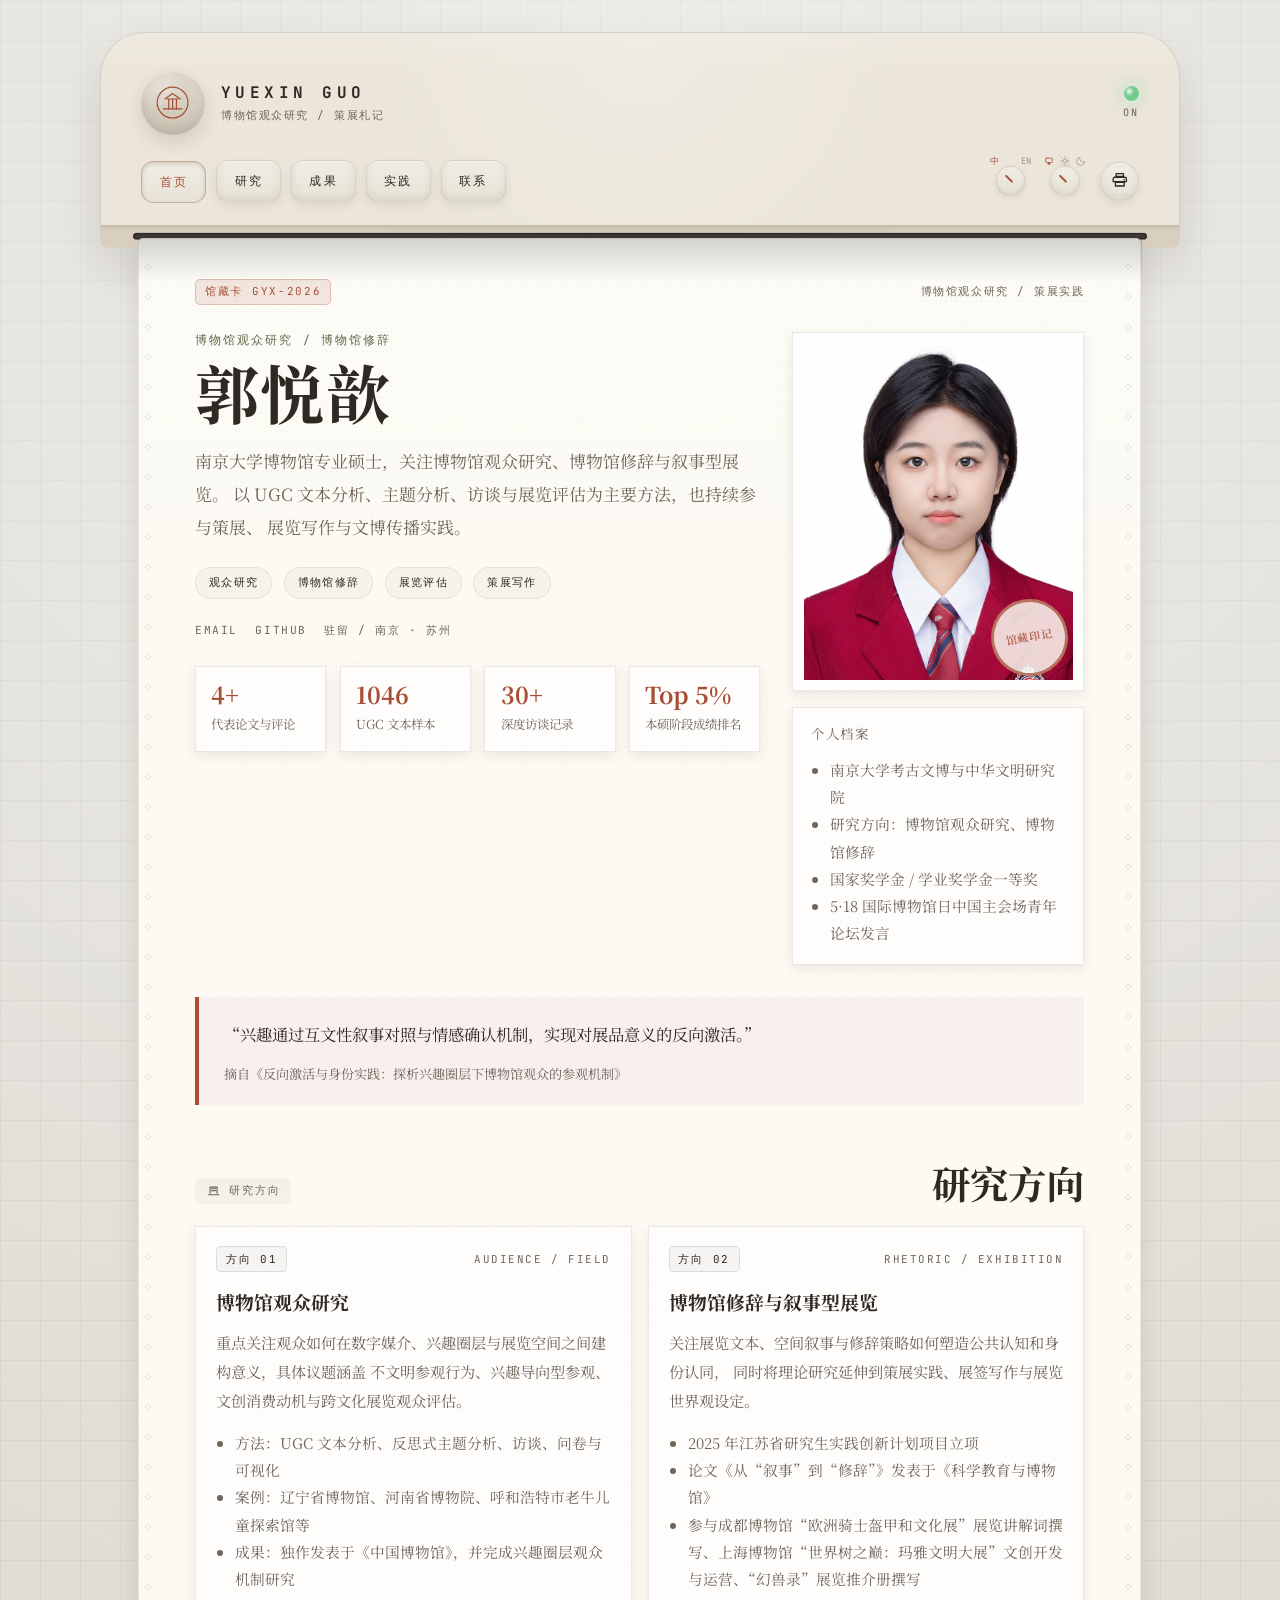
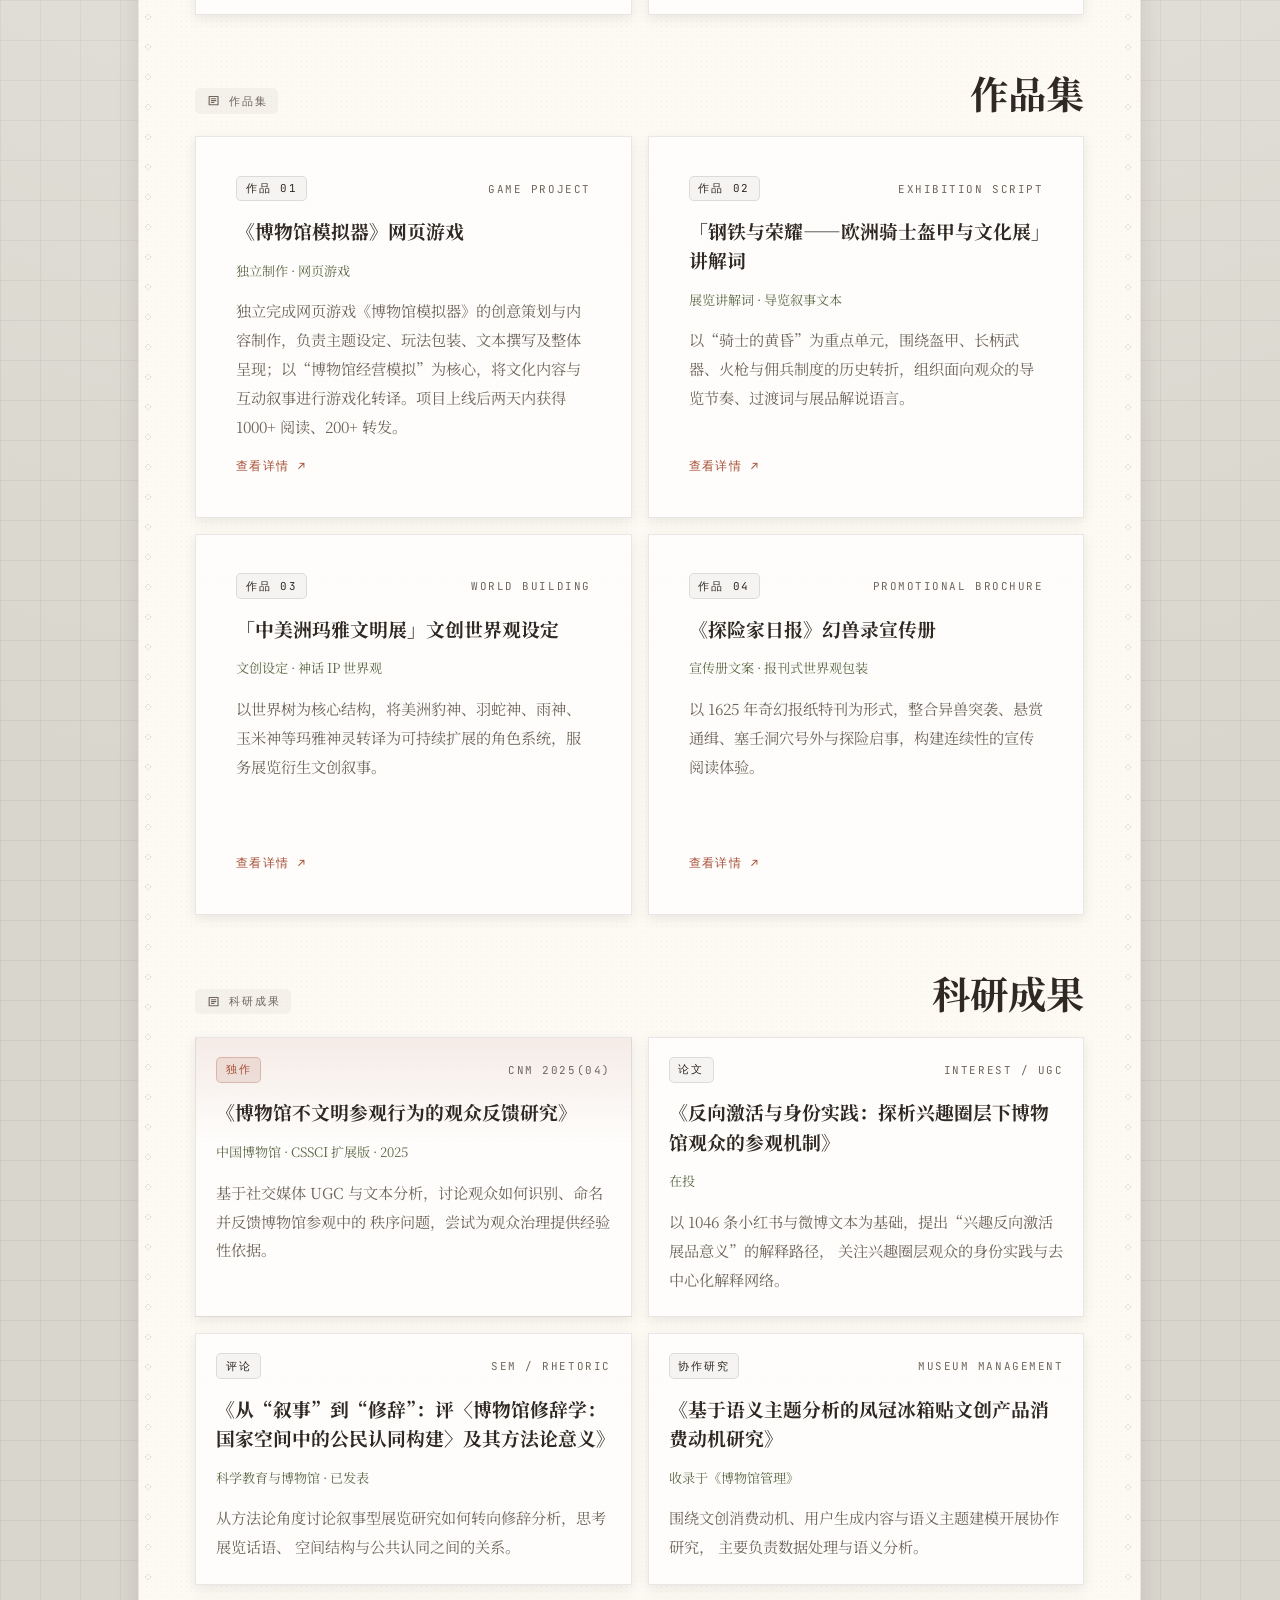
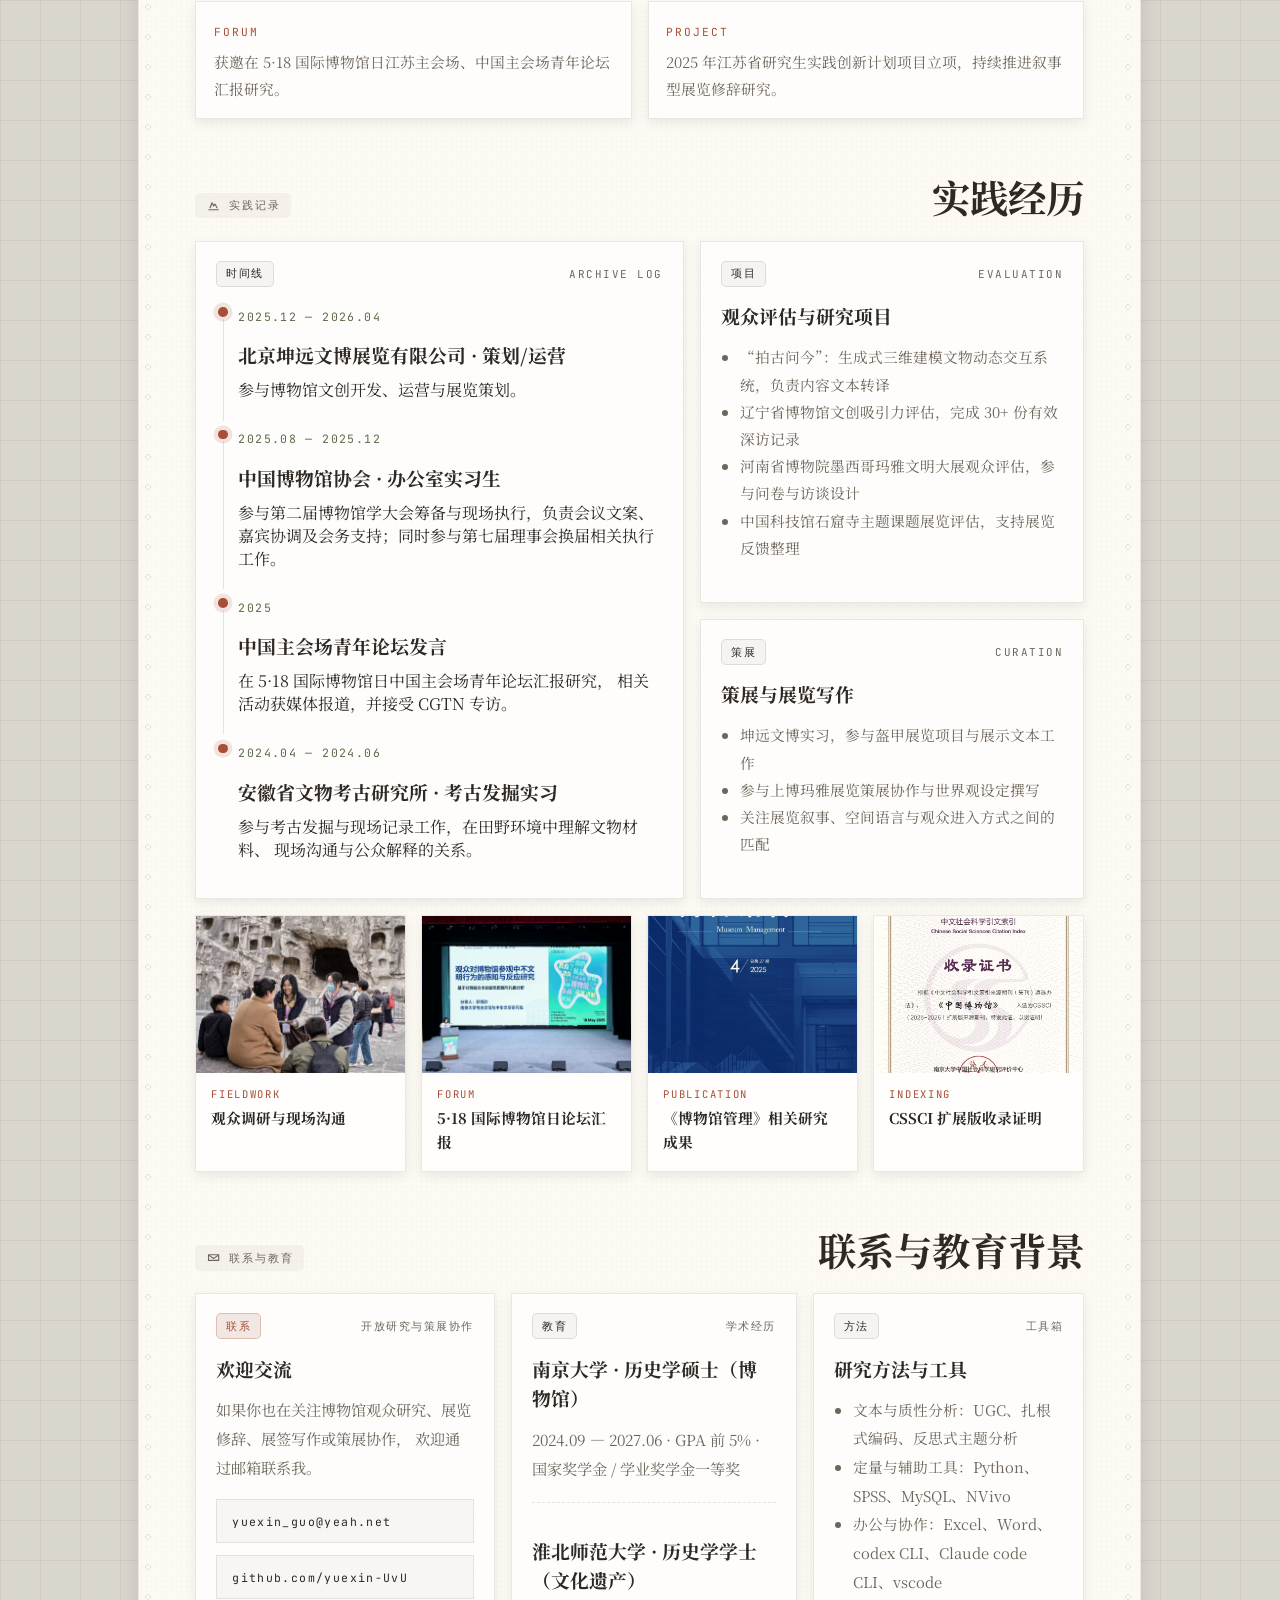
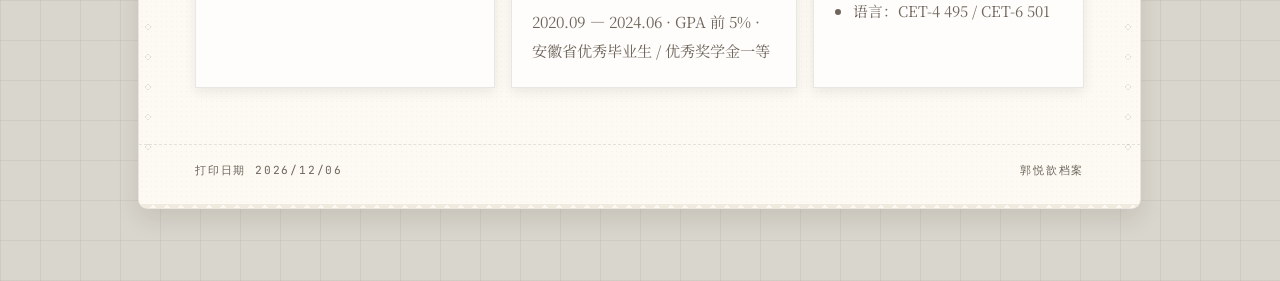
==== commit d1f2365f: "改了点东西" ====
--- a/index.html
+++ b/index.html
@@ -859,7 +859,7 @@
                             文本与质性分析：UGC、扎根式编码、反思式主题分析
                           </li>
                           <li>定量与辅助工具：Python、SPSS、MySQL、NVivo</li>
-                          <li>办公与协作：Excel、Word、ChatGPT</li>
+                          <li>办公与协作：Excel、Word、codex CLI、Claude code CLI、vscode</li>
                           <li>语言：CET-4 495 / CET-6 501</li>
                         </ul>
                       </article>
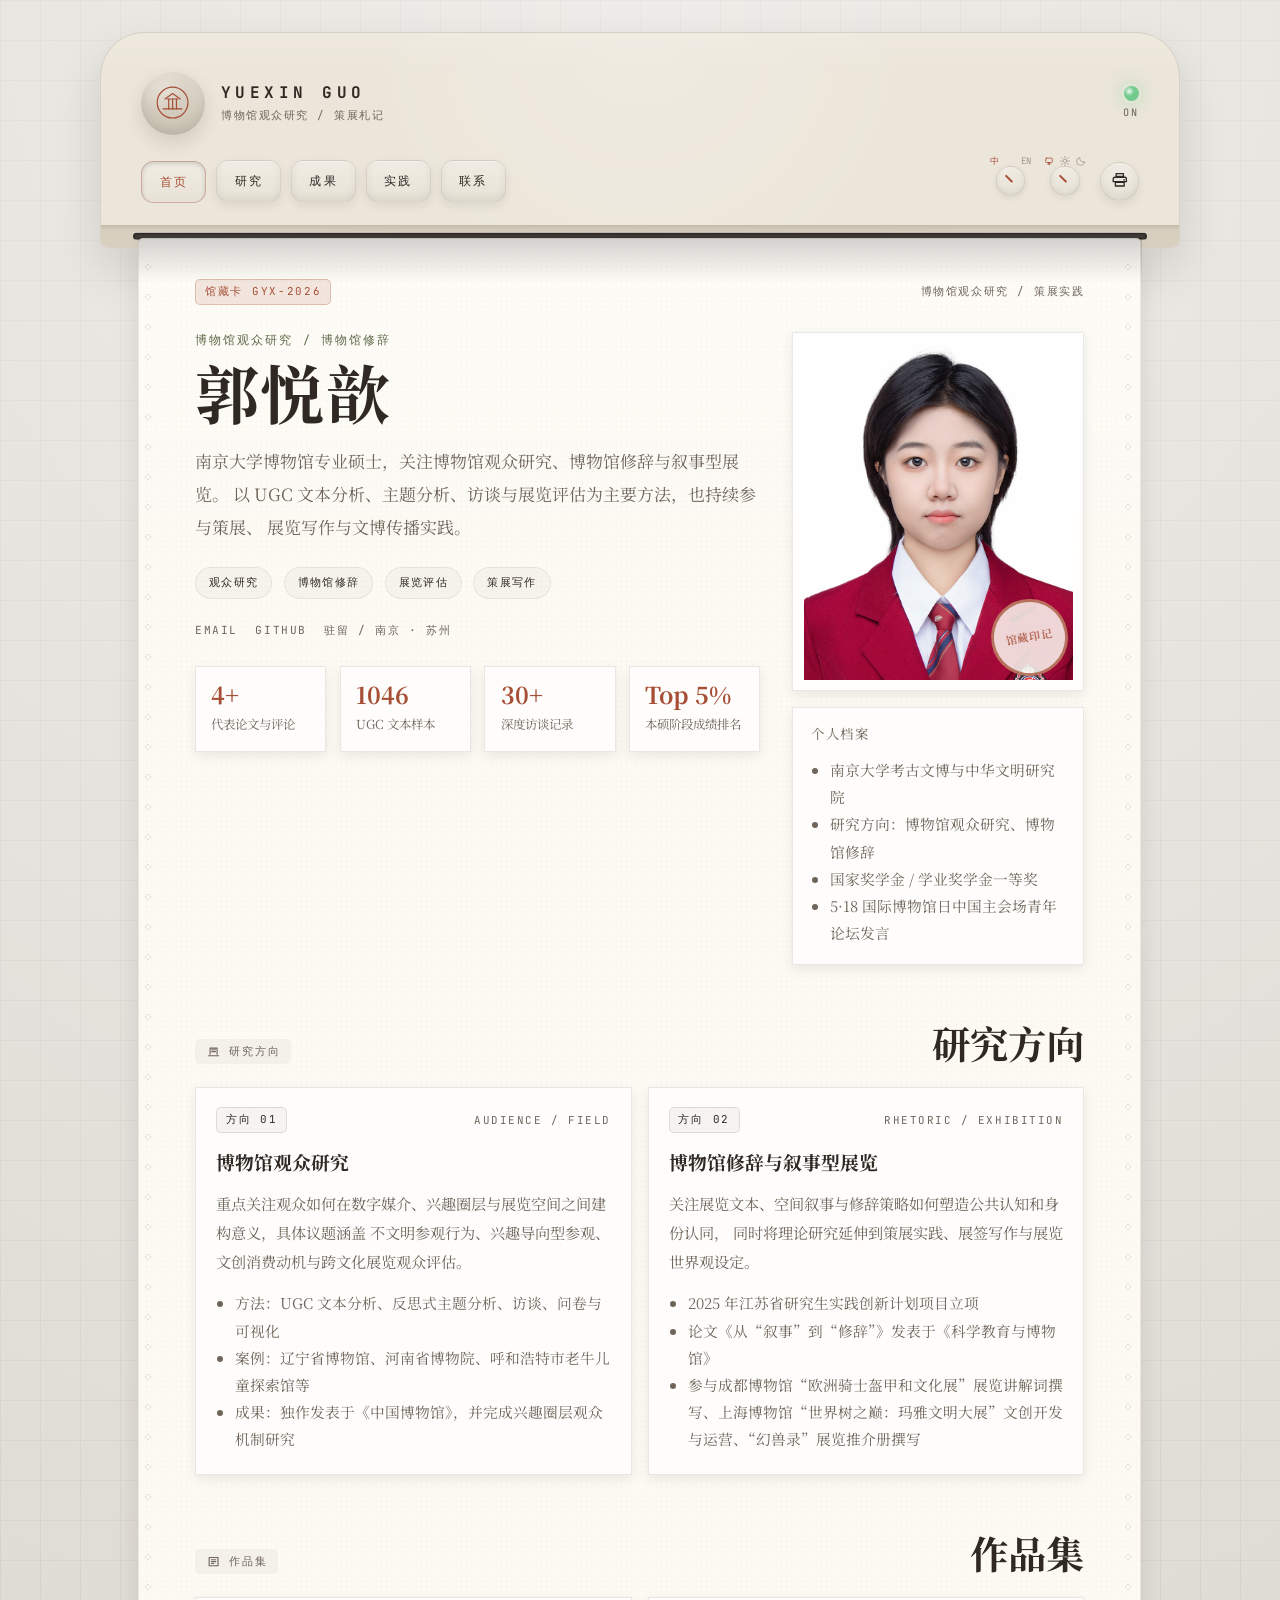
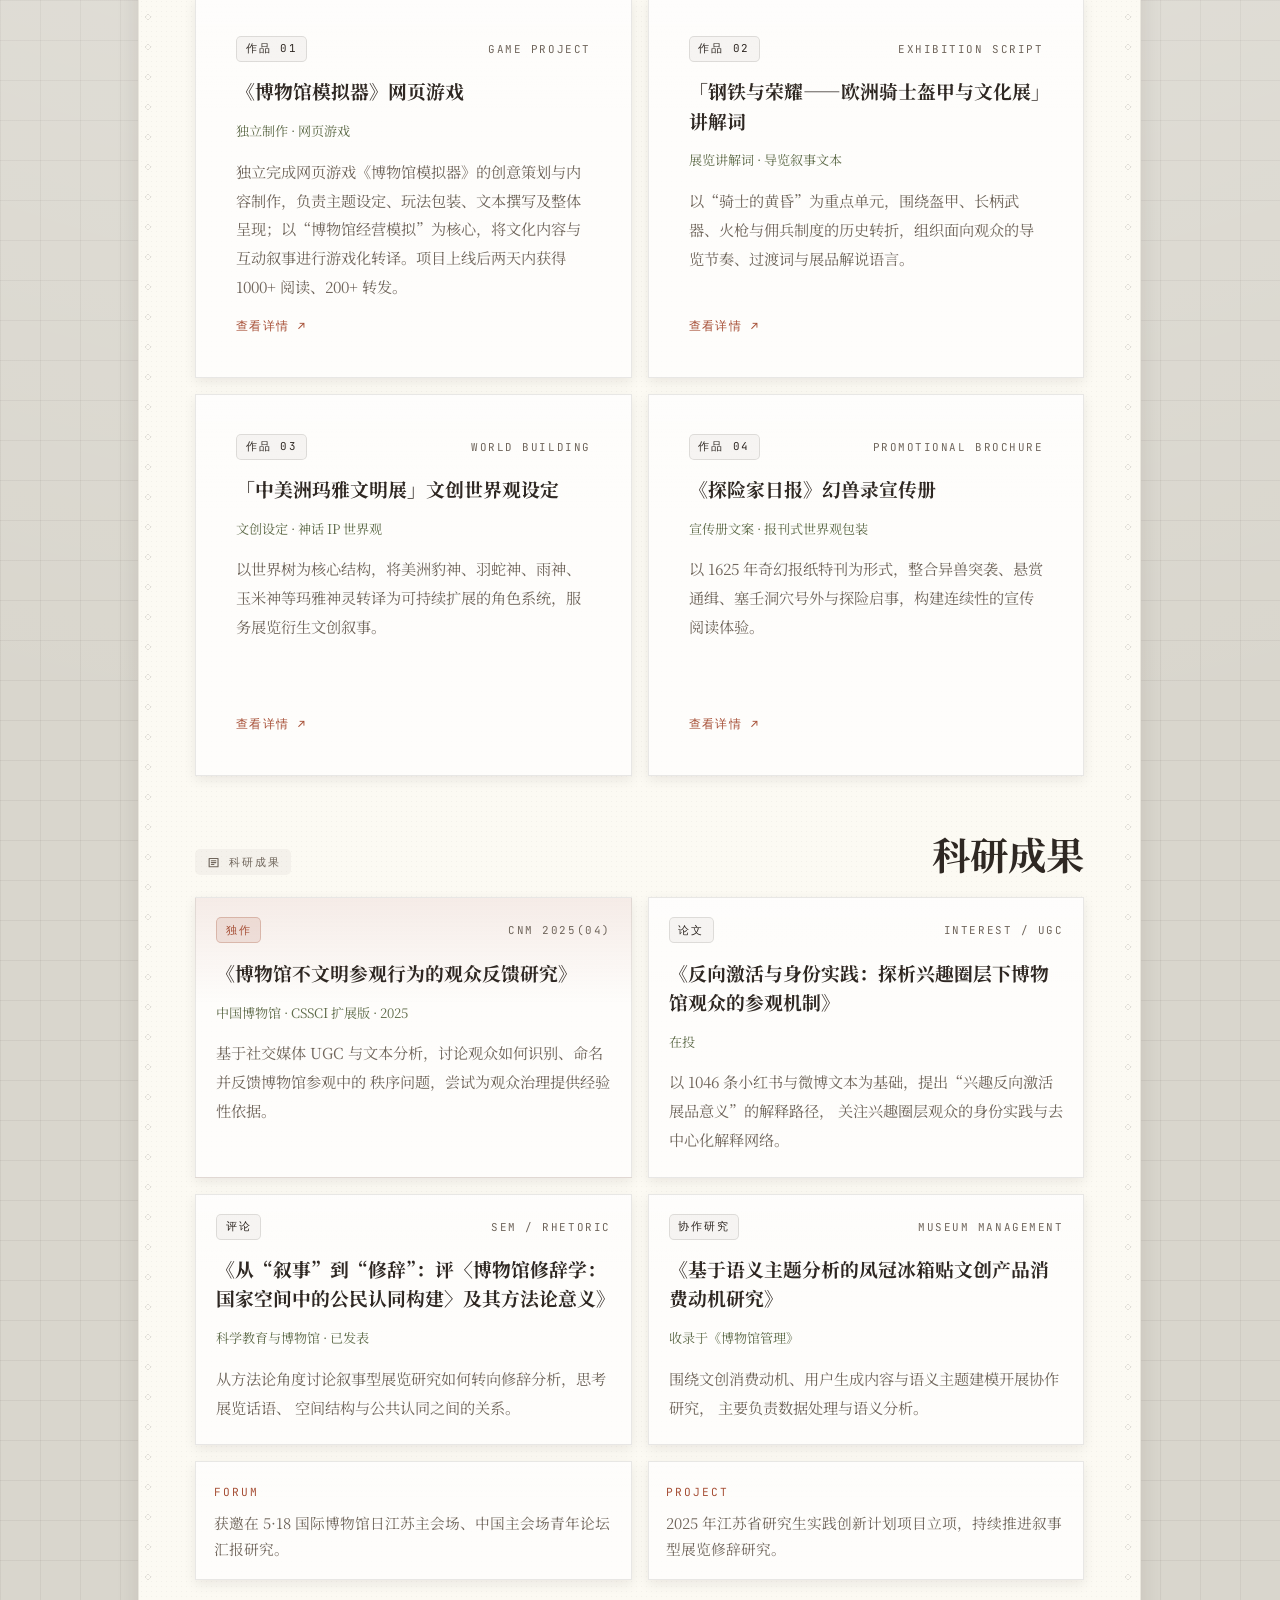
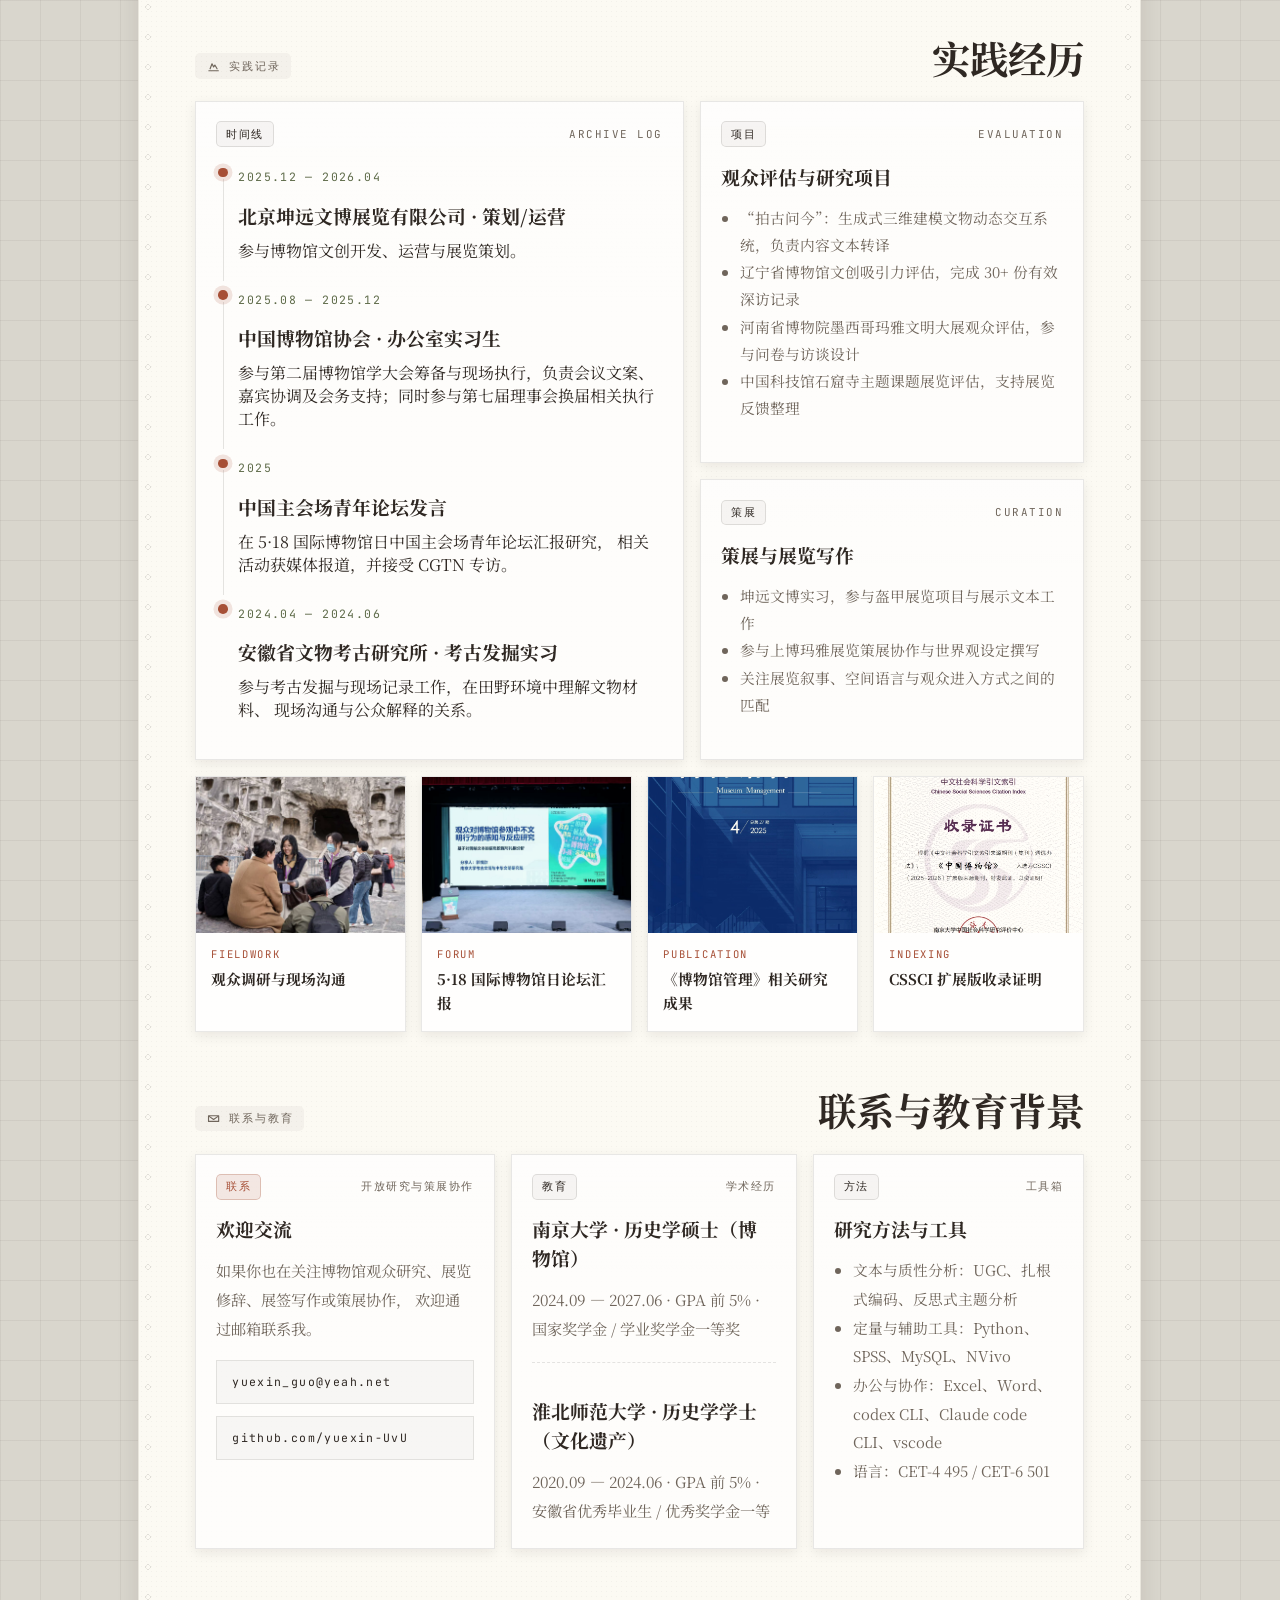
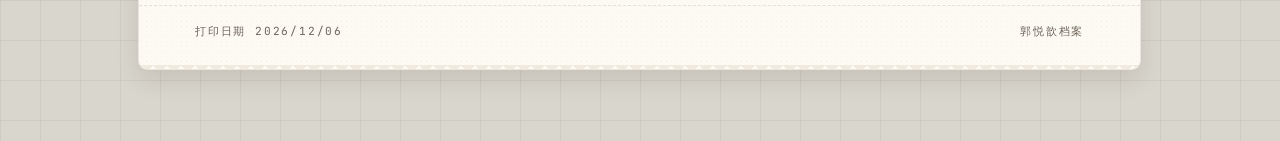
==== commit b0c4efc5: "删掉了没用的东西" ====
--- a/index.html
+++ b/index.html
@@ -299,14 +299,6 @@
                       </aside>
                     </div>
 
-                    <blockquote class="quote-card">
-                      <p id="quote-text">
-                        “兴趣通过互文性叙事对照与情感确认机制，实现对展品意义的反向激活。”
-                      </p>
-                      <footer id="quote-source">
-                        摘自《反向激活与身份实践：探析兴趣圈层下博物馆观众的参观机制》
-                      </footer>
-                    </blockquote>
                   </section>
 
                   <section class="printed-section" id="research" data-section>
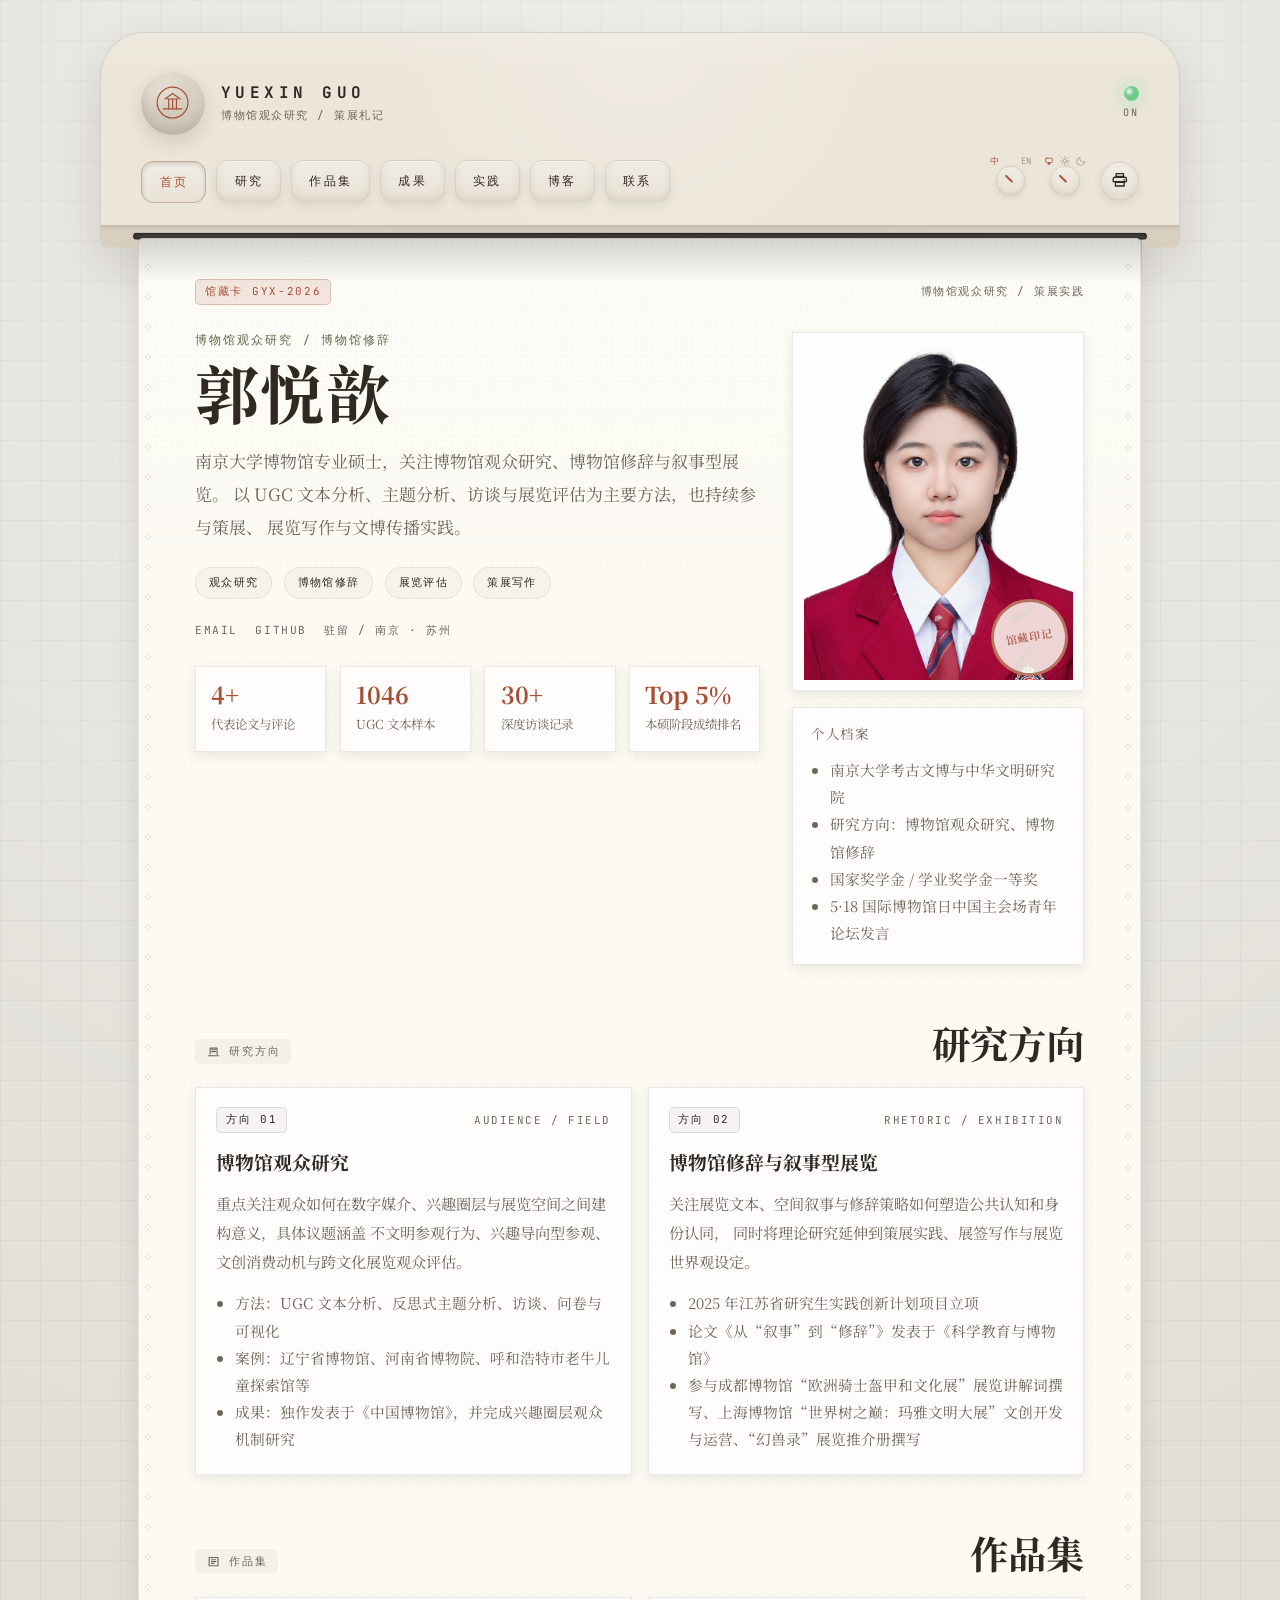
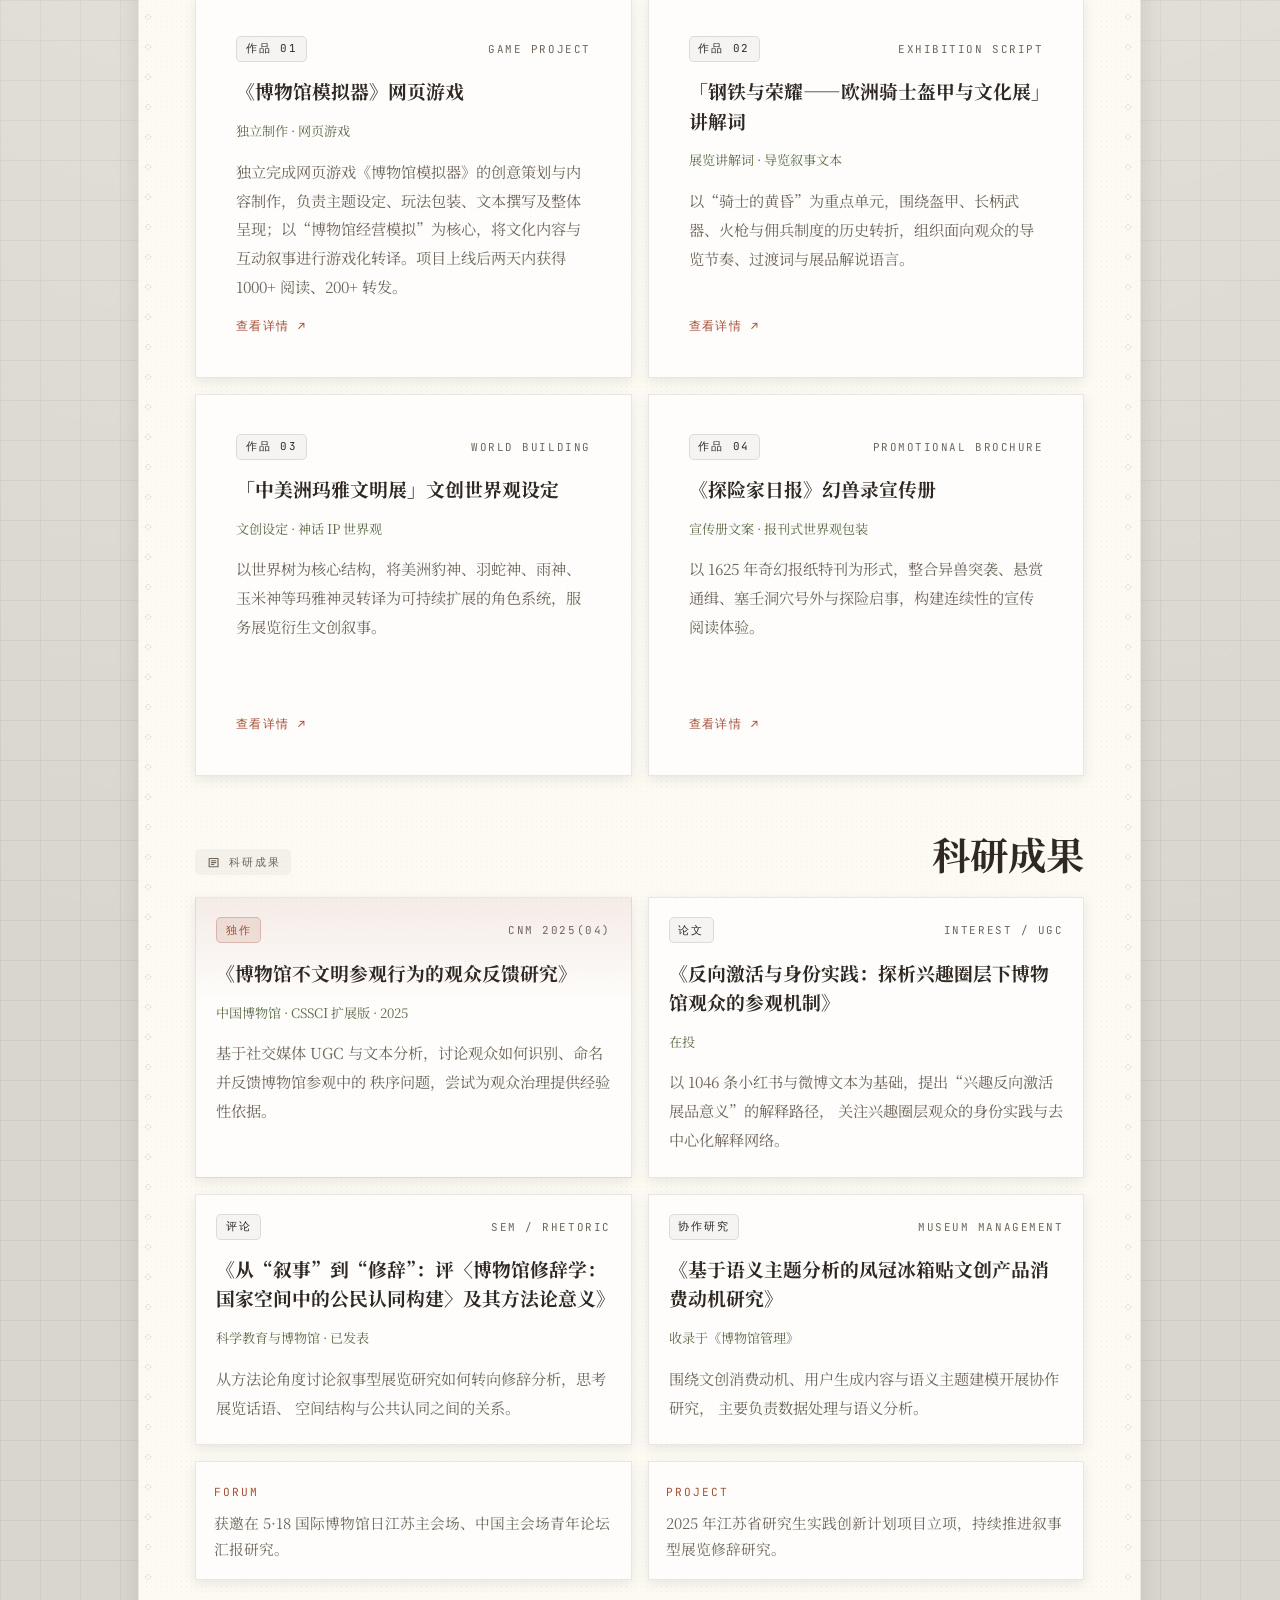
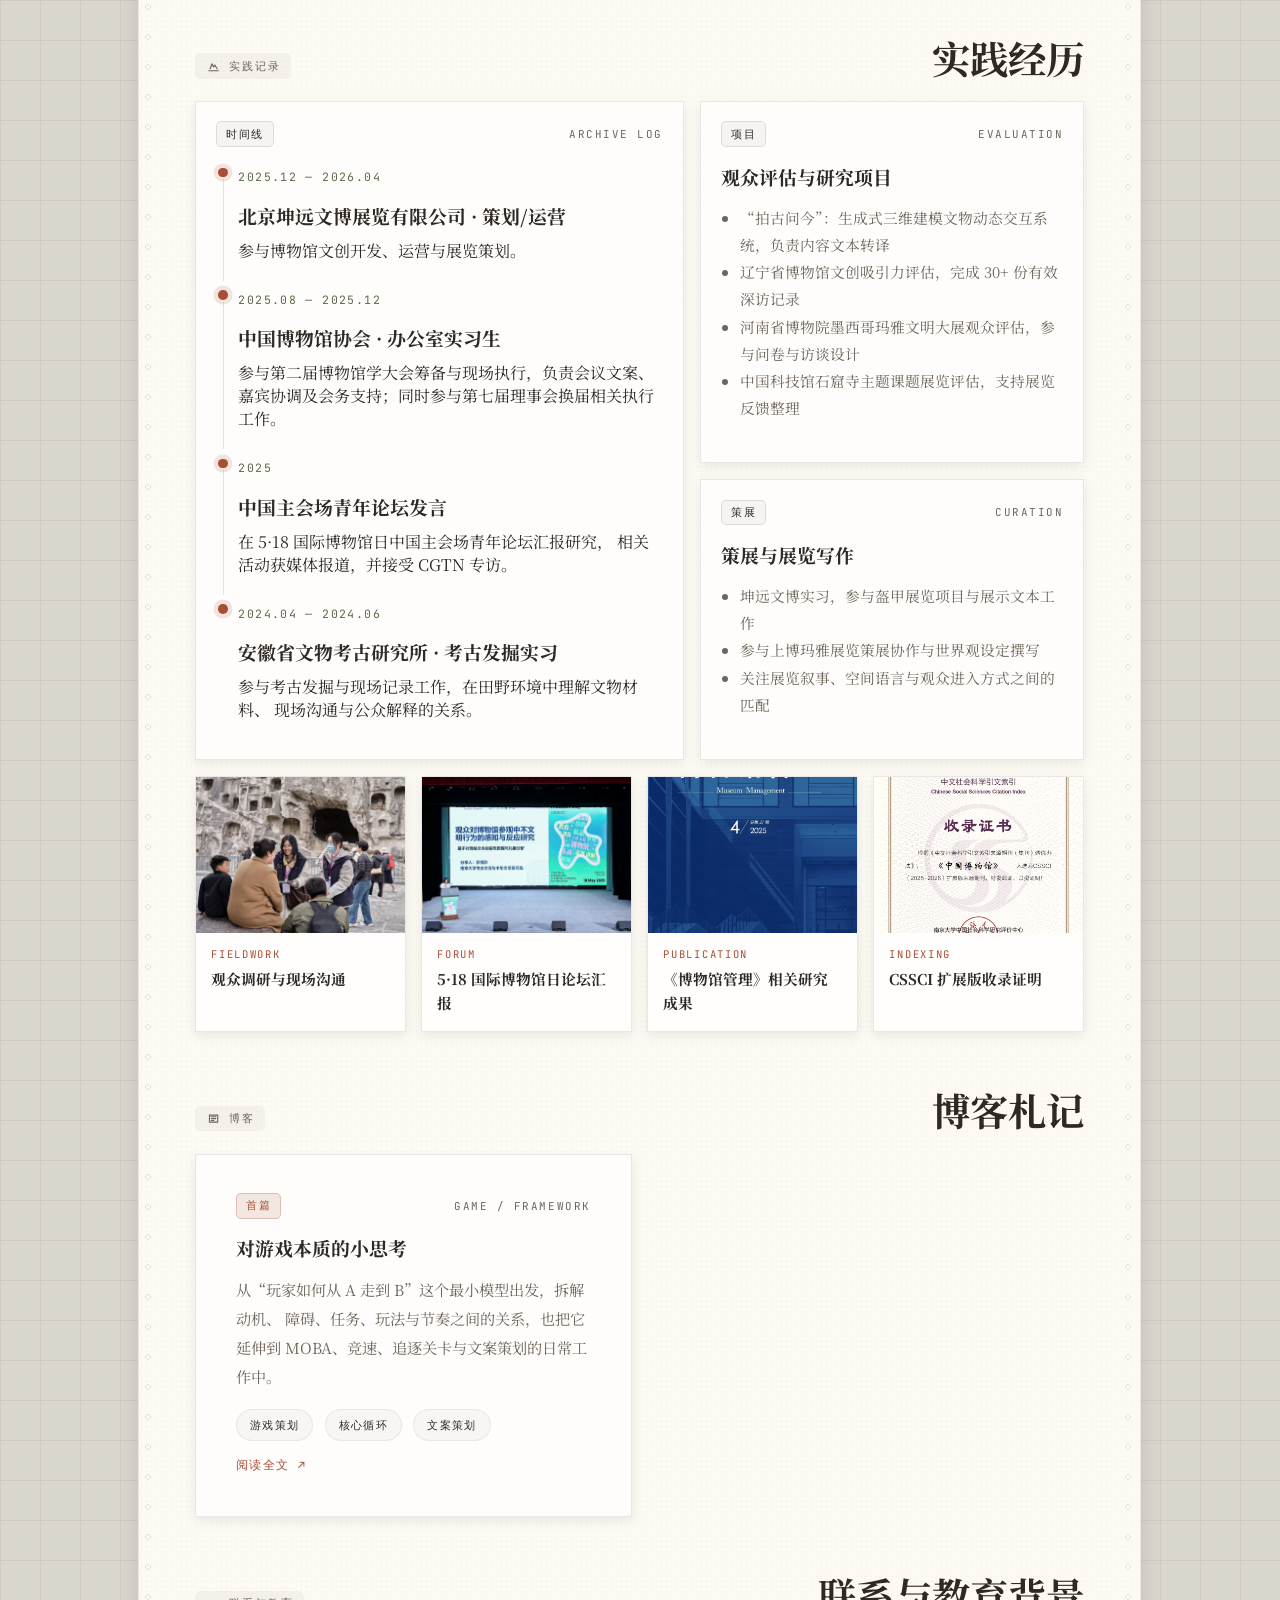
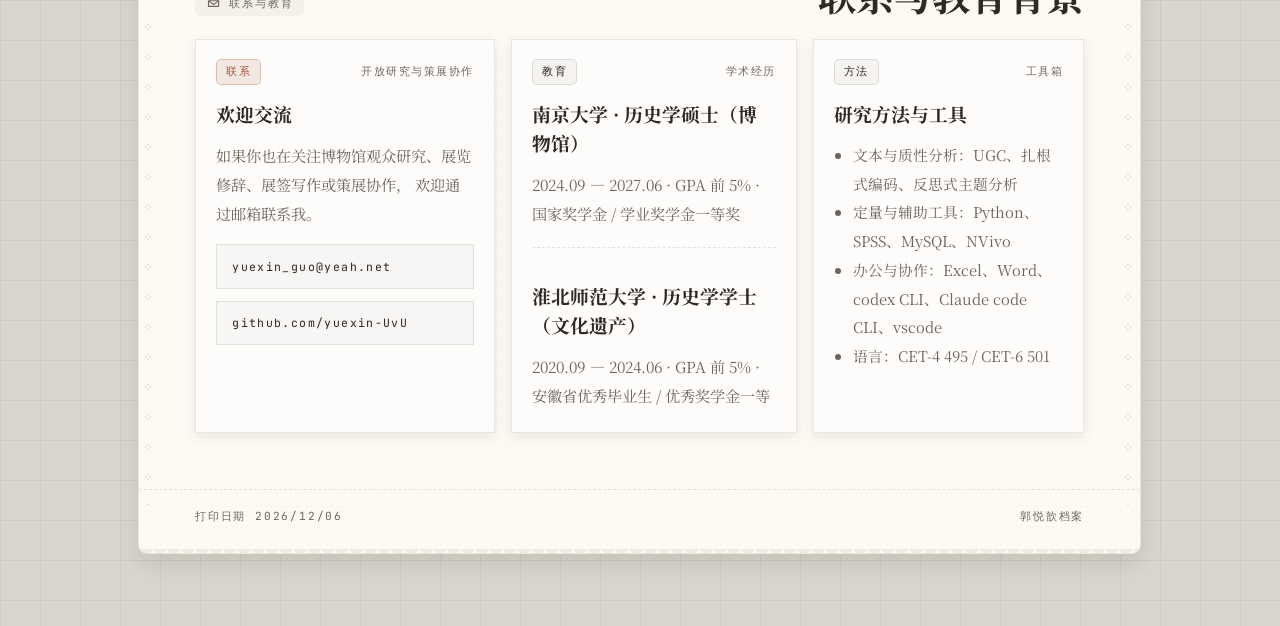
==== commit 20308e49: "Add blog section and first post" ====
--- a/index.html
+++ b/index.html
@@ -1,876 +1,931 @@
-<!doctype html>
-<html lang="zh-CN" data-theme="light" data-theme-mode="system" data-lang="zh">
-  <head>
-    <meta charset="utf-8" />
-    <meta name="viewport" content="width=device-width, initial-scale=1" />
-    <title>郭悦歆 | 博物馆观众研究与策展实践</title>
-    <meta
-      id="page-description"
-      name="description"
-      content="郭悦歆的个人主页，聚焦博物馆观众研究、博物馆修辞、展览评估与策展实践。"
-    />
-    <link
-      rel="icon"
-      type="image/svg+xml"
-      href="data:image/svg+xml,%3Csvg xmlns='http://www.w3.org/2000/svg' viewBox='0 0 64 64'%3E%3Crect width='64' height='64' rx='16' fill='%23ece6da'/%3E%3Ccircle cx='32' cy='32' r='28' fill='none' stroke='%23a64f36' stroke-width='3'/%3E%3Cpath d='M15 43.5h34M22 25.5h20M25 25.5v18M32 25.5v18M39 25.5v18M18 25.5l14-10 14 10' fill='none' stroke='%23a64f36' stroke-width='3' stroke-linecap='round' stroke-linejoin='round'/%3E%3C/svg%3E"
-    />
-    <link rel="preconnect" href="https://fonts.googleapis.com" />
-    <link rel="preconnect" href="https://fonts.gstatic.com" crossorigin />
-    <link
-      href="https://fonts.googleapis.com/css2?family=JetBrains+Mono:wght@400;500;700&family=Noto+Serif+SC:wght@400;500;600;700&display=swap"
-      rel="stylesheet"
-    />
-    <link rel="stylesheet" href="styles.css" />
-    <script defer src="main.js"></script>
-  </head>
-  <body>
-    <div class="page-grid">
-      <main class="layout">
-        <div class="printer-frame">
-          <header class="printer-shell" id="top">
-            <div class="shell-glow" aria-hidden="true"></div>
-
-            <div class="brand-row">
-              <div class="brand-block">
-                <div class="brand-mark" aria-hidden="true">
-                  <svg viewBox="0 0 64 64" role="presentation">
-                    <circle cx="32" cy="32" r="28" />
-                    <path d="M15 43.5h34" />
-                    <path d="M22 25.5h20" />
-                    <path d="M25 25.5v18" />
-                    <path d="M32 25.5v18" />
-                    <path d="M39 25.5v18" />
-                    <path d="M18 25.5l14-10 14 10" />
-                  </svg>
-                </div>
-                <div class="brand-copy">
-                  <p class="brand-name">YUEXIN GUO</p>
-                  <p class="brand-tag" id="brand-tagline">
-                    博物馆观众研究 / 策展札记
-                  </p>
-                </div>
-              </div>
-
-              <div class="status-block" aria-label="打印机状态">
-                <span class="status-light"></span>
-                <span class="status-text">ON</span>
-              </div>
-            </div>
-
-            <div class="nav-row">
-              <nav class="shell-nav" aria-label="页面导航">
-                <a
-                  class="printer-btn nav-link active"
-                  data-nav-link
-                  href="#home"
-                  ><span id="nav-home-label">首页</span></a
-                >
-                <a class="printer-btn nav-link" data-nav-link href="#research"
-                  ><span id="nav-research-label">研究</span></a
-                >
-                <a class="printer-btn nav-link" data-nav-link href="#works"
-                  ><span id="nav-works-label">成果</span></a
-                >
-                <a class="printer-btn nav-link" data-nav-link href="#field"
-                  ><span id="nav-field-label">实践</span></a
-                >
-                <a class="printer-btn nav-link" data-nav-link href="#contact"
-                  ><span id="nav-contact-label">联系</span></a
-                >
-              </nav>
-
-              <div class="shell-tools">
-                <div class="dial-cluster">
-                  <div
-                    class="rotary-dial-wrap"
-                    id="language-dial"
-                    data-dial="language"
-                    style="--dial-rotation:-45deg"
-                  >
-                    <div
-                      class="rotary-dial-labels rotary-dial-labels-arc"
-                      aria-hidden="true"
-                    >
-                      <span
-                        class="rotary-dial-label is-active"
-                        data-option="zh"
-                        >中</span
-                      >
-                      <span class="rotary-dial-label" data-option="en">EN</span>
-                    </div>
-                    <button
-                      class="rotary-dial-knob"
-                      id="language-toggle"
-                      type="button"
-                      aria-label="切换到英文"
-                      title="切换到英文"
-                    >
-                      <span class="rotary-dial-indicator" aria-hidden="true">
-                        <span class="rotary-dial-line"></span>
-                      </span>
-                      <span class="sr-only" id="language-toggle-label"
-                        >切换到英文</span
-                      >
-                    </button>
-                  </div>
-
-                  <div
-                    class="rotary-dial-wrap"
-                    id="theme-dial"
-                    data-dial="theme"
-                    data-layout="inline"
-                    style="--dial-rotation:-45deg"
-                  >
-                    <div
-                      class="rotary-dial-labels rotary-dial-labels-inline"
-                      aria-hidden="true"
-                    >
-                      <span
-                        class="rotary-dial-label rotary-dial-label-icon is-active"
-                        data-option="system"
-                      >
-                        <svg viewBox="0 0 24 24" role="presentation">
-                          <rect x="4.5" y="5.5" width="15" height="10" rx="1.6" />
-                          <path d="M9 19h6M11 15.5V19M13 15.5V19" />
-                        </svg>
-                        <span class="sr-only">跟随系统</span>
-                      </span>
-                      <span
-                        class="rotary-dial-label rotary-dial-label-icon"
-                        data-option="light"
-                      >
-                        <svg viewBox="0 0 24 24" role="presentation">
-                          <circle cx="12" cy="12" r="4.2" />
-                          <path
-                            d="M12 1.8v3.1M12 19.1v3.1M4.08 4.08l2.2 2.2M17.72 17.72l2.2 2.2M1.8 12h3.1M19.1 12h3.1M4.08 19.92l2.2-2.2M17.72 6.28l2.2-2.2"
-                          />
-                        </svg>
-                        <span class="sr-only">浅色</span>
-                      </span>
-                      <span
-                        class="rotary-dial-label rotary-dial-label-icon"
-                        data-option="dark"
-                      >
-                        <svg viewBox="0 0 24 24" role="presentation">
-                          <path
-                            d="M20.2 14.55A8.8 8.8 0 0 1 9.45 3.8 9.2 9.2 0 1 0 20.2 14.55Z"
-                          />
-                        </svg>
-                        <span class="sr-only">深色</span>
-                      </span>
-                    </div>
-                    <button
-                      class="rotary-dial-knob"
-                      id="theme-toggle"
-                      type="button"
-                      aria-label="当前跟随系统，点击切换到浅色"
-                      title="当前跟随系统，点击切换到浅色"
-                    >
-                      <span class="rotary-dial-indicator" aria-hidden="true">
-                        <span class="rotary-dial-line"></span>
-                      </span>
-                      <span class="sr-only" id="theme-toggle-label"
-                        >当前跟随系统，点击切换到浅色</span
-                      >
-                    </button>
-                  </div>
-                </div>
-
-                <button
-                  class="printer-btn printer-btn-circle"
-                  id="print-button"
-                  type="button"
-                  aria-label="打印页面"
-                  title="打印页面"
-                >
-                  <span aria-hidden="true">
-                    <svg viewBox="0 0 24 24" role="presentation">
-                      <path d="M7 3.5h10v4H7z" />
-                      <path d="M6 15.5h12v5H6z" />
-                      <path d="M5 8.5h14a2 2 0 0 1 2 2v4H3v-4a2 2 0 0 1 2-2Z" />
-                      <path d="M17.5 12h1" />
-                    </svg>
-                  </span>
-                  <span class="sr-only" id="print-label">打印页面</span>
-                </button>
-              </div>
-            </div>
-
-            <div class="shell-foot" aria-hidden="true">
-              <div class="feed-slot"></div>
-            </div>
-          </header>
-
-          <div class="printer-shadow" aria-hidden="true"></div>
-
-          <div class="paper-wrap">
-            <div class="paper-top-shadow" aria-hidden="true"></div>
-
-            <div class="paper-motion" id="paper-motion">
-              <article class="paper">
-                <div class="paper-perforation left" aria-hidden="true"></div>
-                <div class="paper-perforation right" aria-hidden="true"></div>
-
-                <div class="paper-content">
-                  <section
-                    class="printed-section hero-section"
-                    id="home"
-                    data-section
-                  >
-                    <div class="hero-banner">
-                      <span class="section-chip accent" id="hero-chip"
-                        >馆藏卡 GYX-2026</span
-                      >
-                      <span class="hero-banner-text" id="hero-banner-text"
-                        >博物馆观众研究 / 策展实践</span
-                      >
-                    </div>
-
-                    <div class="hero-grid">
-                      <div class="hero-copy">
-                        <p class="hero-kicker" id="hero-kicker">
-                          博物馆观众研究 / 博物馆修辞
-                        </p>
-                        <h1 id="hero-name">郭悦歆</h1>
-                        <p class="hero-lead" id="hero-lead">
-                          南京大学博物馆专业硕士，关注博物馆观众研究、博物馆修辞与叙事型展览。
-                          以 UGC
-                          文本分析、主题分析、访谈与展览评估为主要方法，也持续参与策展、
-                          展览写作与文博传播实践。
-                        </p>
-
-                        <div class="tag-row" aria-label="研究标签">
-                          <span class="tag" id="tag-1">观众研究</span>
-                          <span class="tag" id="tag-2">博物馆修辞</span>
-                          <span class="tag" id="tag-3">展览评估</span>
-                          <span class="tag" id="tag-4">策展写作</span>
-                        </div>
-
-                        <div class="contact-strip">
-                          <a href="mailto:yuexin_guo@yeah.net">EMAIL</a>
-                          <a
-                            href="https://github.com/yuexin-UvU"
-                            target="_blank"
-                            rel="noopener"
-                            >GITHUB</a
-                          >
-                          <span id="contact-base">驻留 / 南京 · 苏州</span>
-                        </div>
-
-                        <div class="stats-grid" aria-label="关键信息">
-                          <article class="stat-card">
-                            <strong>4+</strong>
-                            <span id="stat-label-1">代表论文与评论</span>
-                          </article>
-                          <article class="stat-card">
-                            <strong>1046</strong>
-                            <span id="stat-label-2">UGC 文本样本</span>
-                          </article>
-                          <article class="stat-card">
-                            <strong>30+</strong>
-                            <span id="stat-label-3">深度访谈记录</span>
-                          </article>
-                          <article class="stat-card">
-                            <strong>Top 5%</strong>
-                            <span id="stat-label-4">本硕阶段成绩排名</span>
-                          </article>
-                        </div>
-                      </div>
-
-                      <aside class="profile-panel">
-                        <div class="profile-card">
-                          <div class="profile-frame">
-                            <img src="assets/profile.jpg" alt="郭悦歆证件照" />
-                            <span class="stamp" id="profile-stamp">馆藏印记</span>
-                          </div>
-
-                          <div class="profile-meta">
-                            <p class="profile-title" id="profile-title">
-                              个人档案
-                            </p>
-                            <ul class="profile-list" id="profile-list">
-                              <li>南京大学考古文博与中华文明研究院</li>
-                              <li>研究方向：博物馆观众研究、博物馆修辞</li>
-                              <li>国家奖学金 / 学业奖学金一等奖</li>
-                              <li>5·18 国际博物馆日中国主会场青年论坛发言</li>
-                            </ul>
-                          </div>
-                        </div>
-                      </aside>
-                    </div>
-
-                  </section>
-
-                  <section class="printed-section" id="research" data-section>
-                    <div class="section-head">
-                      <div class="section-label">
-                        <svg viewBox="0 0 24 24" aria-hidden="true">
-                          <path d="M4 18.5h16M6.5 16V6.5h11V16M9 9h6M9 12h6" />
-                        </svg>
-                        <span id="research-section-label">研究方向</span>
-                      </div>
-                      <h2 id="research-section-title">研究方向</h2>
-                    </div>
-
-                    <div class="research-grid">
-                      <article class="direction-card">
-                        <div class="card-topline">
-                          <span class="section-chip" id="direction-chip-1"
-                            >方向 01</span
-                          >
-                          <span class="card-code">AUDIENCE / FIELD</span>
-                        </div>
-                        <h3 id="direction-title-1">博物馆观众研究</h3>
-                        <p id="direction-body-1">
-                          重点关注观众如何在数字媒介、兴趣圈层与展览空间之间建构意义，具体议题涵盖
-                          不文明参观行为、兴趣导向型参观、文创消费动机与跨文化展览观众评估。
-                        </p>
-                        <ul class="detail-list" id="direction-list-1">
-                          <li>
-                            方法：UGC
-                            文本分析、反思式主题分析、访谈、问卷与可视化
-                          </li>
-                          <li>
-                            案例：辽宁省博物馆、河南省博物院、呼和浩特市老牛儿童探索馆等
-                          </li>
-                          <li>
-                            成果：独作发表于《中国博物馆》，并完成兴趣圈层观众机制研究
-                          </li>
-                        </ul>
-                      </article>
-
-                      <article class="direction-card">
-                        <div class="card-topline">
-                          <span class="section-chip" id="direction-chip-2"
-                            >方向 02</span
-                          >
-                          <span class="card-code">RHETORIC / EXHIBITION</span>
-                        </div>
-                        <h3 id="direction-title-2">博物馆修辞与叙事型展览</h3>
-                        <p id="direction-body-2">
-                          关注展览文本、空间叙事与修辞策略如何塑造公共认知和身份认同，
-                          同时将理论研究延伸到策展实践、展签写作与展览世界观设定。
-                        </p>
-                        <ul class="detail-list" id="direction-list-2">
-                          <li>2025 年江苏省研究生实践创新计划项目立项</li>
-                          <li>
-                            论文《从“叙事”到“修辞”》发表于《科学教育与博物馆》
-                          </li>
-                          <li>
-                            参与成都博物馆“欧洲骑士盔甲和文化展”展览讲解词撰写、上海博物馆“世界树之巅：玛雅文明大展”文创开发与运营、“幻兽录”展览推介册撰写
-                          </li>
-                        </ul>
-                      </article>
-                    </div>
-                  </section>
-
-                  <section class="printed-section" id="portfolio">
-                    <div class="section-head">
-                      <div class="section-label">
-                        <svg viewBox="0 0 24 24" aria-hidden="true">
-                          <path d="M5 5.5h14v13H5zM8.5 9h7M8.5 12h7M8.5 15h4" />
-                        </svg>
-                        <span id="portfolio-section-label">作品集</span>
-                      </div>
-                      <h2 id="portfolio-title">作品集</h2>
-                    </div>
-
-                    <div class="portfolio-grid">
-                      <article class="portfolio-card">
-                        <a
-                          class="portfolio-link-card"
-                          href="https://yuexin-uvu.github.io/museum-sim"
-                          target="_blank"
-                          rel="noopener"
-                        >
-                          <div class="card-topline">
-                            <span class="section-chip" id="portfolio-chip-1"
-                              >作品 01</span
-                            >
-                            <span class="card-code">GAME PROJECT</span>
-                          </div>
-                          <h3 id="portfolio-card-title-1">
-                            《博物馆模拟器》网页游戏
-                          </h3>
-                          <p class="work-meta" id="portfolio-card-meta-1">
-                            独立制作 · 网页游戏
-                          </p>
-                          <p id="portfolio-card-body-1">
-                            独立完成网页游戏《博物馆模拟器》的创意策划与内容制作，负责主题设定、玩法包装、文本撰写及整体呈现；以“博物馆经营模拟”为核心，将文化内容与互动叙事进行游戏化转译。项目上线后两天内获得 1000+ 阅读、200+ 转发。
-                          </p>
-                          <span class="portfolio-cta" id="portfolio-card-cta-1"
-                            >查看详情 ↗</span
-                          >
-                        </a>
-                      </article>
-
-                      <article class="portfolio-card">
-                        <a
-                          class="portfolio-link-card"
-                          href="portfolio/armor.html"
-                          target="_blank"
-                          rel="noopener"
-                        >
-                          <div class="card-topline">
-                            <span class="section-chip" id="portfolio-chip-2"
-                              >作品 02</span
-                            >
-                            <span class="card-code">EXHIBITION SCRIPT</span>
-                          </div>
-                          <h3 id="portfolio-card-title-2">
-                            「钢铁与荣耀——欧洲骑士盔甲与文化展」讲解词
-                          </h3>
-                          <p class="work-meta" id="portfolio-card-meta-2">
-                            展览讲解词 · 导览叙事文本
-                          </p>
-                          <p id="portfolio-card-body-2">
-                            以“骑士的黄昏”为重点单元，围绕盔甲、长柄武器、火枪与佣兵制度的历史转折，组织面向观众的导览节奏、过渡词与展品解说语言。
-                          </p>
-                          <span class="portfolio-cta" id="portfolio-card-cta-2"
-                            >查看详情 ↗</span
-                          >
-                        </a>
-                      </article>
-
-                      <article class="portfolio-card">
-                        <a
-                          class="portfolio-link-card"
-                          href="portfolio/maya.html"
-                          target="_blank"
-                          rel="noopener"
-                        >
-                          <div class="card-topline">
-                            <span class="section-chip" id="portfolio-chip-3"
-                              >作品 03</span
-                            >
-                            <span class="card-code">WORLD BUILDING</span>
-                          </div>
-                          <h3 id="portfolio-card-title-3">
-                            「中美洲玛雅文明展」文创世界观设定
-                          </h3>
-                          <p class="work-meta" id="portfolio-card-meta-3">
-                            文创设定 · 神话 IP 世界观
-                          </p>
-                          <p id="portfolio-card-body-3">
-                            以世界树为核心结构，将美洲豹神、羽蛇神、雨神、玉米神等玛雅神灵转译为可持续扩展的角色系统，服务展览衍生文创叙事。
-                          </p>
-                          <span class="portfolio-cta" id="portfolio-card-cta-3"
-                            >查看详情 ↗</span
-                          >
-                        </a>
-                      </article>
-
-                      <article class="portfolio-card">
-                        <a
-                          class="portfolio-link-card"
-                          href="portfolio/explorer.html"
-                          target="_blank"
-                          rel="noopener"
-                        >
-                          <div class="card-topline">
-                            <span class="section-chip" id="portfolio-chip-4"
-                              >作品 04</span
-                            >
-                            <span class="card-code">PROMOTIONAL BROCHURE</span>
-                          </div>
-                          <h3 id="portfolio-card-title-4">
-                            《探险家日报》幻兽录宣传册
-                          </h3>
-                          <p class="work-meta" id="portfolio-card-meta-4">
-                            宣传册文案 · 报刊式世界观包装
-                          </p>
-                          <p id="portfolio-card-body-4">
-                            以 1625 年奇幻报纸特刊为形式，整合异兽突袭、悬赏通缉、塞壬洞穴号外与探险启事，构建连续性的宣传阅读体验。
-                          </p>
-                          <span class="portfolio-cta" id="portfolio-card-cta-4"
-                            >查看详情 ↗</span
-                          >
-                        </a>
-                      </article>
-                    </div>
-                  </section>
-
-                  <section class="printed-section" id="works" data-section>
-                    <div class="section-head">
-                      <div class="section-label">
-                        <svg viewBox="0 0 24 24" aria-hidden="true">
-                          <path d="M5 5.5h14v13H5zM8.5 9h7M8.5 12h7M8.5 15h4" />
-                        </svg>
-                        <span id="works-section-label">科研成果</span>
-                      </div>
-                      <h2 id="works-section-title">科研成果</h2>
-                    </div>
-
-                    <div class="works-grid">
-                      <article class="work-card highlight">
-                        <div class="card-topline">
-                          <span
-                            class="section-chip accent"
-                            id="work-card-chip-1"
-                            >独作</span
-                          >
-                          <span class="card-code">CNM 2025(04)</span>
-                        </div>
-                        <h3 id="work-card-title-1">
-                          《博物馆不文明参观行为的观众反馈研究》
-                        </h3>
-                        <p class="work-meta" id="work-card-meta-1">
-                          中国博物馆 · CSSCI 扩展版 · 2025
-                        </p>
-                        <p id="work-card-body-1">
-                          基于社交媒体 UGC
-                          与文本分析，讨论观众如何识别、命名并反馈博物馆参观中的
-                          秩序问题，尝试为观众治理提供经验性依据。
-                        </p>
-                      </article>
-
-                      <article class="work-card">
-                        <div class="card-topline">
-                          <span class="section-chip" id="work-card-chip-2"
-                            >论文</span
-                          >
-                          <span class="card-code">INTEREST / UGC</span>
-                        </div>
-                        <h3 id="work-card-title-2">
-                          《反向激活与身份实践：探析兴趣圈层下博物馆观众的参观机制》
-                        </h3>
-                        <p class="work-meta" id="work-card-meta-2">
-                          在投
-                        </p>
-                        <p id="work-card-body-2">
-                          以 1046
-                          条小红书与微博文本为基础，提出“兴趣反向激活展品意义”的解释路径，
-                          关注兴趣圈层观众的身份实践与去中心化解释网络。
-                        </p>
-                      </article>
-
-                      <article class="work-card">
-                        <div class="card-topline">
-                          <span class="section-chip" id="work-card-chip-3"
-                            >评论</span
-                          >
-                          <span class="card-code">SEM / RHETORIC</span>
-                        </div>
-                        <h3 id="work-card-title-3">
-                          《从“叙事”到“修辞”：评〈博物馆修辞学：国家空间中的公民认同构建〉及其方法论意义》
-                        </h3>
-                        <p class="work-meta" id="work-card-meta-3">
-                          科学教育与博物馆 · 已发表
-                        </p>
-                        <p id="work-card-body-3">
-                          从方法论角度讨论叙事型展览研究如何转向修辞分析，思考展览话语、
-                          空间结构与公共认同之间的关系。
-                        </p>
-                      </article>
-
-                      <article class="work-card">
-                        <div class="card-topline">
-                          <span class="section-chip" id="work-card-chip-4"
-                            >协作研究</span
-                          >
-                          <span class="card-code">MUSEUM MANAGEMENT</span>
-                        </div>
-                        <h3 id="work-card-title-4">
-                          《基于语义主题分析的凤冠冰箱贴文创产品消费动机研究》
-                        </h3>
-                        <p class="work-meta" id="work-card-meta-4">
-                          收录于《博物馆管理》
-                        </p>
-                        <p id="work-card-body-4">
-                          围绕文创消费动机、用户生成内容与语义主题建模开展协作研究，
-                          主要负责数据处理与语义分析。
-                        </p>
-                      </article>
-                    </div>
-
-                    <div class="callout-row">
-                      <div class="callout-card">
-                        <span class="callout-label">FORUM</span>
-                        <p id="callout-body-1">
-                          获邀在 5·18
-                          国际博物馆日江苏主会场、中国主会场青年论坛汇报研究。
-                        </p>
-                      </div>
-                      <div class="callout-card">
-                        <span class="callout-label">PROJECT</span>
-                        <p id="callout-body-2">
-                          2025
-                          年江苏省研究生实践创新计划项目立项，持续推进叙事型展览修辞研究。
-                        </p>
-                      </div>
-                    </div>
-                  </section>
-
-                  <section class="printed-section" id="field" data-section>
-                    <div class="section-head">
-                      <div class="section-label">
-                        <svg viewBox="0 0 24 24" aria-hidden="true">
-                          <path d="M4.5 18.5h15M6.5 15.5l3-8 2.5 5 2-3 3.5 6" />
-                        </svg>
-                        <span id="field-section-label">实践记录</span>
-                      </div>
-                      <h2 id="field-section-title">实践经历</h2>
-                    </div>
-
-                    <div class="field-layout">
-                      <article class="timeline-card">
-                        <div class="card-topline">
-                          <span class="section-chip" id="timeline-chip"
-                            >时间线</span
-                          >
-                          <span class="card-code">ARCHIVE LOG</span>
-                        </div>
-                        <ol class="timeline-list">
-                          <li>
-                            <span class="timeline-time">2025.12 — 2026.04</span>
-                            <div class="timeline-body">
-                              <h3 id="timeline-title-0">
-                                北京坤远文博展览有限公司 · 策划/运营
-                              </h3>
-                              <p id="timeline-body-0">
-                                参与博物馆文创开发、运营与展览策划。
-                              </p>
-                            </div>
-                          </li>
-                          <li>
-                            <span class="timeline-time">2025.08 — 2025.12</span>
-                            <div class="timeline-body">
-                              <h3 id="timeline-title-1">
-                                中国博物馆协会 · 办公室实习生
-                              </h3>
-                              <p id="timeline-body-1">
-                                参与第二届博物馆学大会筹备与现场执行，负责会议文案、
-                                嘉宾协调及会务支持；同时参与第七届理事会换届相关执行工作。
-                              </p>
-                            </div>
-                          </li>
-                          <li>
-                            <span class="timeline-time">2025</span>
-                            <div class="timeline-body">
-                              <h3 id="timeline-title-2">中国主会场青年论坛发言</h3>
-                              <p id="timeline-body-2">
-                                在 5·18 国际博物馆日中国主会场青年论坛汇报研究，
-                                相关活动获媒体报道，并接受 CGTN 专访。
-                              </p>
-                            </div>
-                          </li>
-                          <li>
-                            <span class="timeline-time">2024.04 — 2024.06</span>
-                            <div class="timeline-body">
-                              <h3 id="timeline-title-3">
-                                安徽省文物考古研究所 · 考古发掘实习
-                              </h3>
-                              <p id="timeline-body-3">
-                                参与考古发掘与现场记录工作，在田野环境中理解文物材料、
-                                现场沟通与公众解释的关系。
-                              </p>
-                            </div>
-                          </li>
-                        </ol>
-                      </article>
-
-                      <div class="practice-grid">
-                        <article class="practice-card">
-                          <div class="card-topline">
-                            <span class="section-chip" id="practice-chip-1"
-                              >项目</span
-                            >
-                            <span class="card-code">EVALUATION</span>
-                          </div>
-                          <h3 id="practice-title-1">观众评估与研究项目</h3>
-                          <ul class="detail-list" id="practice-list-1">
-                            <li>
-                              “拍古问今”：生成式三维建模文物动态交互系统，负责内容文本转译
-                            </li>
-                            <li>
-                              辽宁省博物馆文创吸引力评估，完成 30+
-                              份有效深访记录
-                            </li>
-                            <li>
-                              河南省博物院墨西哥玛雅文明大展观众评估，参与问卷与访谈设计
-                            </li>
-                            <li>
-                              中国科技馆石窟寺主题课题展览评估，支持展览反馈整理
-                            </li>
-                          </ul>
-                        </article>
-
-                        <article class="practice-card">
-                          <div class="card-topline">
-                            <span class="section-chip" id="practice-chip-2"
-                              >策展</span
-                            >
-                            <span class="card-code">CURATION</span>
-                          </div>
-                          <h3 id="practice-title-2">策展与展览写作</h3>
-                          <ul class="detail-list" id="practice-list-2">
-                            <li>
-                              坤远文博实习，参与盔甲展览项目与展示文本工作
-                            </li>
-                            <li>参与上博玛雅展览策展协作与世界观设定撰写</li>
-                            <li>
-                              关注展览叙事、空间语言与观众进入方式之间的匹配
-                            </li>
-                          </ul>
-                        </article>
-                      </div>
-                    </div>
-
-                    <div class="evidence-grid" aria-label="现场记录">
-                      <figure class="evidence-card">
-                        <img
-                          src="assets/fieldwork.jpg"
-                          alt="博物馆现场观众调研"
-                        />
-                        <figcaption>
-                          <span>FIELDWORK</span>
-                          <strong id="evidence-title-1"
-                            >观众调研与现场沟通</strong
-                          >
-                        </figcaption>
-                      </figure>
-                      <figure class="evidence-card">
-                        <img src="assets/forum-stage.jpg" alt="论坛汇报现场" />
-                        <figcaption>
-                          <span>FORUM</span>
-                          <strong id="evidence-title-2"
-                            >5·18 国际博物馆日论坛汇报</strong
-                          >
-                        </figcaption>
-                      </figure>
-                      <figure class="evidence-card">
-                        <img
-                          src="assets/journal-cover.jpg"
-                          alt="博物馆管理期刊封面"
-                        />
-                        <figcaption>
-                          <span>PUBLICATION</span>
-                          <strong id="evidence-title-3"
-                            >《博物馆管理》相关研究成果</strong
-                          >
-                        </figcaption>
-                      </figure>
-                      <figure class="evidence-card">
-                        <img
-                          src="assets/cssci-certificate.png"
-                          alt="CSSCI收录证书"
-                        />
-                        <figcaption>
-                          <span>INDEXING</span>
-                          <strong id="evidence-title-4"
-                            >CSSCI 扩展版收录证明</strong
-                          >
-                        </figcaption>
-                      </figure>
-                    </div>
-                  </section>
-
-                  <section class="printed-section" id="contact" data-section>
-                    <div class="section-head">
-                      <div class="section-label">
-                        <svg viewBox="0 0 24 24" aria-hidden="true">
-                          <path d="M4 7.5h16v9H4z" />
-                          <path d="m5 8.5 7 5 7-5" />
-                        </svg>
-                        <span id="contact-section-label">联系与教育</span>
-                      </div>
-                      <h2 id="contact-section-title">联系与教育背景</h2>
-                    </div>
-
-                    <div class="contact-layout">
-                      <article class="contact-card">
-                        <div class="card-topline">
-                          <span
-                            class="section-chip accent"
-                            id="contact-card-chip"
-                            >联系</span
-                          >
-                          <span class="card-code" id="contact-card-code"
-                            >开放研究与策展协作</span
-                          >
-                        </div>
-                        <h3 id="contact-card-title">欢迎交流</h3>
-                        <p id="contact-card-body">
-                          如果你也在关注博物馆观众研究、展览修辞、展签写作或策展协作，
-                          欢迎通过邮箱联系我。
-                        </p>
-                        <div class="contact-actions">
-                          <a href="mailto:yuexin_guo@yeah.net"
-                            >yuexin_guo@yeah.net</a
-                          >
-                          <a
-                            href="https://github.com/yuexin-UvU"
-                            target="_blank"
-                            rel="noopener"
-                            >github.com/yuexin-UvU</a
-                          >
-                        </div>
-                      </article>
-
-                      <article class="education-card">
-                        <div class="card-topline">
-                          <span class="section-chip" id="education-card-chip"
-                            >教育</span
-                          >
-                          <span class="card-code" id="education-card-code"
-                            >学术经历</span
-                          >
-                        </div>
-                        <div class="education-item">
-                          <h3 id="education-title-1">
-                            南京大学 · 历史学硕士（博物馆）
-                          </h3>
-                          <p id="education-body-1">
-                            2024.09 — 2027.06 · GPA 前 5% · 国家奖学金 /
-                            学业奖学金一等奖
-                          </p>
-                        </div>
-                        <div class="education-item">
-                          <h3 id="education-title-2">
-                            淮北师范大学 · 历史学学士（文化遗产）
-                          </h3>
-                          <p id="education-body-2">
-                            2020.09 — 2024.06 · GPA 前 5% · 安徽省优秀毕业生 /
-                            优秀奖学金一等
-                          </p>
-                        </div>
-                      </article>
-
-                      <article class="methods-card">
-                        <div class="card-topline">
-                          <span class="section-chip" id="methods-card-chip"
-                            >方法</span
-                          >
-                          <span class="card-code" id="methods-card-code"
-                            >工具箱</span
-                          >
-                        </div>
-                        <h3 id="methods-card-title">研究方法与工具</h3>
-                        <ul class="tool-list" id="methods-list">
-                          <li>
-                            文本与质性分析：UGC、扎根式编码、反思式主题分析
-                          </li>
-                          <li>定量与辅助工具：Python、SPSS、MySQL、NVivo</li>
-                          <li>办公与协作：Excel、Word、codex CLI、Claude code CLI、vscode</li>
-                          <li>语言：CET-4 495 / CET-6 501</li>
-                        </ul>
-                      </article>
-                    </div>
-                  </section>
-                </div>
-
-                <footer class="paper-footer">
-                  <span
-                    ><span id="printed-label">打印日期</span>
-                    <time id="printed-date">--</time></span
-                  >
-                  <span id="footer-brand">郭悦歆档案</span>
-                </footer>
-              </article>
-            </div>
-          </div>
-        </div>
-      </main>
-    </div>
-  </body>
-</html>
+<!doctype html>
+<html lang="zh-CN" data-theme="light" data-theme-mode="system" data-lang="zh">
+  <head>
+    <meta charset="utf-8" />
+    <meta name="viewport" content="width=device-width, initial-scale=1" />
+    <title>郭悦歆 | 博物馆观众研究与策展实践</title>
+    <meta
+      id="page-description"
+      name="description"
+      content="郭悦歆的个人主页，聚焦博物馆观众研究、博物馆修辞、展览评估与策展实践。"
+    />
+    <link
+      rel="icon"
+      type="image/svg+xml"
+      href="data:image/svg+xml,%3Csvg xmlns='http://www.w3.org/2000/svg' viewBox='0 0 64 64'%3E%3Crect width='64' height='64' rx='16' fill='%23ece6da'/%3E%3Ccircle cx='32' cy='32' r='28' fill='none' stroke='%23a64f36' stroke-width='3'/%3E%3Cpath d='M15 43.5h34M22 25.5h20M25 25.5v18M32 25.5v18M39 25.5v18M18 25.5l14-10 14 10' fill='none' stroke='%23a64f36' stroke-width='3' stroke-linecap='round' stroke-linejoin='round'/%3E%3C/svg%3E"
+    />
+    <link rel="preconnect" href="https://fonts.googleapis.com" />
+    <link rel="preconnect" href="https://fonts.gstatic.com" crossorigin />
+    <link
+      href="https://fonts.googleapis.com/css2?family=JetBrains+Mono:wght@400;500;700&family=Noto+Serif+SC:wght@400;500;600;700&display=swap"
+      rel="stylesheet"
+    />
+    <link rel="stylesheet" href="styles.css" />
+    <script defer src="main.js"></script>
+  </head>
+  <body>
+    <div class="page-grid">
+      <main class="layout">
+        <div class="printer-frame">
+          <header class="printer-shell" id="top">
+            <div class="shell-glow" aria-hidden="true"></div>
+
+            <div class="brand-row">
+              <div class="brand-block">
+                <div class="brand-mark" aria-hidden="true">
+                  <svg viewBox="0 0 64 64" role="presentation">
+                    <circle cx="32" cy="32" r="28" />
+                    <path d="M15 43.5h34" />
+                    <path d="M22 25.5h20" />
+                    <path d="M25 25.5v18" />
+                    <path d="M32 25.5v18" />
+                    <path d="M39 25.5v18" />
+                    <path d="M18 25.5l14-10 14 10" />
+                  </svg>
+                </div>
+                <div class="brand-copy">
+                  <p class="brand-name">YUEXIN GUO</p>
+                  <p class="brand-tag" id="brand-tagline">
+                    博物馆观众研究 / 策展札记
+                  </p>
+                </div>
+              </div>
+
+              <div class="status-block" aria-label="打印机状态">
+                <span class="status-light"></span>
+                <span class="status-text">ON</span>
+              </div>
+            </div>
+
+            <div class="nav-row">
+              <nav class="shell-nav" aria-label="页面导航">
+                <a
+                  class="printer-btn nav-link active"
+                  data-nav-link
+                  href="#home"
+                  ><span id="nav-home-label">首页</span></a
+                >
+                <a class="printer-btn nav-link" data-nav-link href="#research"
+                  ><span id="nav-research-label">研究</span></a
+                >
+                <a class="printer-btn nav-link" data-nav-link href="#portfolio"
+                  ><span id="nav-portfolio-label">作品集</span></a
+                >
+                <a class="printer-btn nav-link" data-nav-link href="#works"
+                  ><span id="nav-works-label">成果</span></a
+                >
+                <a class="printer-btn nav-link" data-nav-link href="#field"
+                  ><span id="nav-field-label">实践</span></a
+                >
+                <a class="printer-btn nav-link" data-nav-link href="#blog"
+                  ><span id="nav-blog-label">博客</span></a
+                >
+                <a class="printer-btn nav-link" data-nav-link href="#contact"
+                  ><span id="nav-contact-label">联系</span></a
+                >
+              </nav>
+
+              <div class="shell-tools">
+                <div class="dial-cluster">
+                  <div
+                    class="rotary-dial-wrap"
+                    id="language-dial"
+                    data-dial="language"
+                    style="--dial-rotation:-45deg"
+                  >
+                    <div
+                      class="rotary-dial-labels rotary-dial-labels-arc"
+                      aria-hidden="true"
+                    >
+                      <span
+                        class="rotary-dial-label is-active"
+                        data-option="zh"
+                        >中</span
+                      >
+                      <span class="rotary-dial-label" data-option="en">EN</span>
+                    </div>
+                    <button
+                      class="rotary-dial-knob"
+                      id="language-toggle"
+                      type="button"
+                      aria-label="切换到英文"
+                      title="切换到英文"
+                    >
+                      <span class="rotary-dial-indicator" aria-hidden="true">
+                        <span class="rotary-dial-line"></span>
+                      </span>
+                      <span class="sr-only" id="language-toggle-label"
+                        >切换到英文</span
+                      >
+                    </button>
+                  </div>
+
+                  <div
+                    class="rotary-dial-wrap"
+                    id="theme-dial"
+                    data-dial="theme"
+                    data-layout="inline"
+                    style="--dial-rotation:-45deg"
+                  >
+                    <div
+                      class="rotary-dial-labels rotary-dial-labels-inline"
+                      aria-hidden="true"
+                    >
+                      <span
+                        class="rotary-dial-label rotary-dial-label-icon is-active"
+                        data-option="system"
+                      >
+                        <svg viewBox="0 0 24 24" role="presentation">
+                          <rect x="4.5" y="5.5" width="15" height="10" rx="1.6" />
+                          <path d="M9 19h6M11 15.5V19M13 15.5V19" />
+                        </svg>
+                        <span class="sr-only">跟随系统</span>
+                      </span>
+                      <span
+                        class="rotary-dial-label rotary-dial-label-icon"
+                        data-option="light"
+                      >
+                        <svg viewBox="0 0 24 24" role="presentation">
+                          <circle cx="12" cy="12" r="4.2" />
+                          <path
+                            d="M12 1.8v3.1M12 19.1v3.1M4.08 4.08l2.2 2.2M17.72 17.72l2.2 2.2M1.8 12h3.1M19.1 12h3.1M4.08 19.92l2.2-2.2M17.72 6.28l2.2-2.2"
+                          />
+                        </svg>
+                        <span class="sr-only">浅色</span>
+                      </span>
+                      <span
+                        class="rotary-dial-label rotary-dial-label-icon"
+                        data-option="dark"
+                      >
+                        <svg viewBox="0 0 24 24" role="presentation">
+                          <path
+                            d="M20.2 14.55A8.8 8.8 0 0 1 9.45 3.8 9.2 9.2 0 1 0 20.2 14.55Z"
+                          />
+                        </svg>
+                        <span class="sr-only">深色</span>
+                      </span>
+                    </div>
+                    <button
+                      class="rotary-dial-knob"
+                      id="theme-toggle"
+                      type="button"
+                      aria-label="当前跟随系统，点击切换到浅色"
+                      title="当前跟随系统，点击切换到浅色"
+                    >
+                      <span class="rotary-dial-indicator" aria-hidden="true">
+                        <span class="rotary-dial-line"></span>
+                      </span>
+                      <span class="sr-only" id="theme-toggle-label"
+                        >当前跟随系统，点击切换到浅色</span
+                      >
+                    </button>
+                  </div>
+                </div>
+
+                <button
+                  class="printer-btn printer-btn-circle"
+                  id="print-button"
+                  type="button"
+                  aria-label="打印页面"
+                  title="打印页面"
+                >
+                  <span aria-hidden="true">
+                    <svg viewBox="0 0 24 24" role="presentation">
+                      <path d="M7 3.5h10v4H7z" />
+                      <path d="M6 15.5h12v5H6z" />
+                      <path d="M5 8.5h14a2 2 0 0 1 2 2v4H3v-4a2 2 0 0 1 2-2Z" />
+                      <path d="M17.5 12h1" />
+                    </svg>
+                  </span>
+                  <span class="sr-only" id="print-label">打印页面</span>
+                </button>
+              </div>
+            </div>
+
+            <div class="shell-foot" aria-hidden="true">
+              <div class="feed-slot"></div>
+            </div>
+          </header>
+
+          <div class="printer-shadow" aria-hidden="true"></div>
+
+          <div class="paper-wrap">
+            <div class="paper-top-shadow" aria-hidden="true"></div>
+
+            <div class="paper-motion" id="paper-motion">
+              <article class="paper">
+                <div class="paper-perforation left" aria-hidden="true"></div>
+                <div class="paper-perforation right" aria-hidden="true"></div>
+
+                <div class="paper-content">
+                  <section
+                    class="printed-section hero-section"
+                    id="home"
+                    data-section
+                  >
+                    <div class="hero-banner">
+                      <span class="section-chip accent" id="hero-chip"
+                        >馆藏卡 GYX-2026</span
+                      >
+                      <span class="hero-banner-text" id="hero-banner-text"
+                        >博物馆观众研究 / 策展实践</span
+                      >
+                    </div>
+
+                    <div class="hero-grid">
+                      <div class="hero-copy">
+                        <p class="hero-kicker" id="hero-kicker">
+                          博物馆观众研究 / 博物馆修辞
+                        </p>
+                        <h1 id="hero-name">郭悦歆</h1>
+                        <p class="hero-lead" id="hero-lead">
+                          南京大学博物馆专业硕士，关注博物馆观众研究、博物馆修辞与叙事型展览。
+                          以 UGC
+                          文本分析、主题分析、访谈与展览评估为主要方法，也持续参与策展、
+                          展览写作与文博传播实践。
+                        </p>
+
+                        <div class="tag-row" aria-label="研究标签">
+                          <span class="tag" id="tag-1">观众研究</span>
+                          <span class="tag" id="tag-2">博物馆修辞</span>
+                          <span class="tag" id="tag-3">展览评估</span>
+                          <span class="tag" id="tag-4">策展写作</span>
+                        </div>
+
+                        <div class="contact-strip">
+                          <a href="mailto:yuexin_guo@yeah.net">EMAIL</a>
+                          <a
+                            href="https://github.com/yuexin-UvU"
+                            target="_blank"
+                            rel="noopener"
+                            >GITHUB</a
+                          >
+                          <span id="contact-base">驻留 / 南京 · 苏州</span>
+                        </div>
+
+                        <div class="stats-grid" aria-label="关键信息">
+                          <article class="stat-card">
+                            <strong>4+</strong>
+                            <span id="stat-label-1">代表论文与评论</span>
+                          </article>
+                          <article class="stat-card">
+                            <strong>1046</strong>
+                            <span id="stat-label-2">UGC 文本样本</span>
+                          </article>
+                          <article class="stat-card">
+                            <strong>30+</strong>
+                            <span id="stat-label-3">深度访谈记录</span>
+                          </article>
+                          <article class="stat-card">
+                            <strong>Top 5%</strong>
+                            <span id="stat-label-4">本硕阶段成绩排名</span>
+                          </article>
+                        </div>
+                      </div>
+
+                      <aside class="profile-panel">
+                        <div class="profile-card">
+                          <div class="profile-frame">
+                            <img src="assets/profile.jpg" alt="郭悦歆证件照" />
+                            <span class="stamp" id="profile-stamp">馆藏印记</span>
+                          </div>
+
+                          <div class="profile-meta">
+                            <p class="profile-title" id="profile-title">
+                              个人档案
+                            </p>
+                            <ul class="profile-list" id="profile-list">
+                              <li>南京大学考古文博与中华文明研究院</li>
+                              <li>研究方向：博物馆观众研究、博物馆修辞</li>
+                              <li>国家奖学金 / 学业奖学金一等奖</li>
+                              <li>5·18 国际博物馆日中国主会场青年论坛发言</li>
+                            </ul>
+                          </div>
+                        </div>
+                      </aside>
+                    </div>
+
+                  </section>
+
+                  <section class="printed-section" id="research" data-section>
+                    <div class="section-head">
+                      <div class="section-label">
+                        <svg viewBox="0 0 24 24" aria-hidden="true">
+                          <path d="M4 18.5h16M6.5 16V6.5h11V16M9 9h6M9 12h6" />
+                        </svg>
+                        <span id="research-section-label">研究方向</span>
+                      </div>
+                      <h2 id="research-section-title">研究方向</h2>
+                    </div>
+
+                    <div class="research-grid">
+                      <article class="direction-card">
+                        <div class="card-topline">
+                          <span class="section-chip" id="direction-chip-1"
+                            >方向 01</span
+                          >
+                          <span class="card-code">AUDIENCE / FIELD</span>
+                        </div>
+                        <h3 id="direction-title-1">博物馆观众研究</h3>
+                        <p id="direction-body-1">
+                          重点关注观众如何在数字媒介、兴趣圈层与展览空间之间建构意义，具体议题涵盖
+                          不文明参观行为、兴趣导向型参观、文创消费动机与跨文化展览观众评估。
+                        </p>
+                        <ul class="detail-list" id="direction-list-1">
+                          <li>
+                            方法：UGC
+                            文本分析、反思式主题分析、访谈、问卷与可视化
+                          </li>
+                          <li>
+                            案例：辽宁省博物馆、河南省博物院、呼和浩特市老牛儿童探索馆等
+                          </li>
+                          <li>
+                            成果：独作发表于《中国博物馆》，并完成兴趣圈层观众机制研究
+                          </li>
+                        </ul>
+                      </article>
+
+                      <article class="direction-card">
+                        <div class="card-topline">
+                          <span class="section-chip" id="direction-chip-2"
+                            >方向 02</span
+                          >
+                          <span class="card-code">RHETORIC / EXHIBITION</span>
+                        </div>
+                        <h3 id="direction-title-2">博物馆修辞与叙事型展览</h3>
+                        <p id="direction-body-2">
+                          关注展览文本、空间叙事与修辞策略如何塑造公共认知和身份认同，
+                          同时将理论研究延伸到策展实践、展签写作与展览世界观设定。
+                        </p>
+                        <ul class="detail-list" id="direction-list-2">
+                          <li>2025 年江苏省研究生实践创新计划项目立项</li>
+                          <li>
+                            论文《从“叙事”到“修辞”》发表于《科学教育与博物馆》
+                          </li>
+                          <li>
+                            参与成都博物馆“欧洲骑士盔甲和文化展”展览讲解词撰写、上海博物馆“世界树之巅：玛雅文明大展”文创开发与运营、“幻兽录”展览推介册撰写
+                          </li>
+                        </ul>
+                      </article>
+                    </div>
+                  </section>
+
+                  <section class="printed-section" id="portfolio" data-section>
+                    <div class="section-head">
+                      <div class="section-label">
+                        <svg viewBox="0 0 24 24" aria-hidden="true">
+                          <path d="M5 5.5h14v13H5zM8.5 9h7M8.5 12h7M8.5 15h4" />
+                        </svg>
+                        <span id="portfolio-section-label">作品集</span>
+                      </div>
+                      <h2 id="portfolio-title">作品集</h2>
+                    </div>
+
+                    <div class="portfolio-grid">
+                      <article class="portfolio-card">
+                        <a
+                          class="portfolio-link-card"
+                          href="https://yuexin-uvu.github.io/museum-sim"
+                          target="_blank"
+                          rel="noopener"
+                        >
+                          <div class="card-topline">
+                            <span class="section-chip" id="portfolio-chip-1"
+                              >作品 01</span
+                            >
+                            <span class="card-code">GAME PROJECT</span>
+                          </div>
+                          <h3 id="portfolio-card-title-1">
+                            《博物馆模拟器》网页游戏
+                          </h3>
+                          <p class="work-meta" id="portfolio-card-meta-1">
+                            独立制作 · 网页游戏
+                          </p>
+                          <p id="portfolio-card-body-1">
+                            独立完成网页游戏《博物馆模拟器》的创意策划与内容制作，负责主题设定、玩法包装、文本撰写及整体呈现；以“博物馆经营模拟”为核心，将文化内容与互动叙事进行游戏化转译。项目上线后两天内获得 1000+ 阅读、200+ 转发。
+                          </p>
+                          <span class="portfolio-cta" id="portfolio-card-cta-1"
+                            >查看详情 ↗</span
+                          >
+                        </a>
+                      </article>
+
+                      <article class="portfolio-card">
+                        <a
+                          class="portfolio-link-card"
+                          href="portfolio/armor.html"
+                          target="_blank"
+                          rel="noopener"
+                        >
+                          <div class="card-topline">
+                            <span class="section-chip" id="portfolio-chip-2"
+                              >作品 02</span
+                            >
+                            <span class="card-code">EXHIBITION SCRIPT</span>
+                          </div>
+                          <h3 id="portfolio-card-title-2">
+                            「钢铁与荣耀——欧洲骑士盔甲与文化展」讲解词
+                          </h3>
+                          <p class="work-meta" id="portfolio-card-meta-2">
+                            展览讲解词 · 导览叙事文本
+                          </p>
+                          <p id="portfolio-card-body-2">
+                            以“骑士的黄昏”为重点单元，围绕盔甲、长柄武器、火枪与佣兵制度的历史转折，组织面向观众的导览节奏、过渡词与展品解说语言。
+                          </p>
+                          <span class="portfolio-cta" id="portfolio-card-cta-2"
+                            >查看详情 ↗</span
+                          >
+                        </a>
+                      </article>
+
+                      <article class="portfolio-card">
+                        <a
+                          class="portfolio-link-card"
+                          href="portfolio/maya.html"
+                          target="_blank"
+                          rel="noopener"
+                        >
+                          <div class="card-topline">
+                            <span class="section-chip" id="portfolio-chip-3"
+                              >作品 03</span
+                            >
+                            <span class="card-code">WORLD BUILDING</span>
+                          </div>
+                          <h3 id="portfolio-card-title-3">
+                            「中美洲玛雅文明展」文创世界观设定
+                          </h3>
+                          <p class="work-meta" id="portfolio-card-meta-3">
+                            文创设定 · 神话 IP 世界观
+                          </p>
+                          <p id="portfolio-card-body-3">
+                            以世界树为核心结构，将美洲豹神、羽蛇神、雨神、玉米神等玛雅神灵转译为可持续扩展的角色系统，服务展览衍生文创叙事。
+                          </p>
+                          <span class="portfolio-cta" id="portfolio-card-cta-3"
+                            >查看详情 ↗</span
+                          >
+                        </a>
+                      </article>
+
+                      <article class="portfolio-card">
+                        <a
+                          class="portfolio-link-card"
+                          href="portfolio/explorer.html"
+                          target="_blank"
+                          rel="noopener"
+                        >
+                          <div class="card-topline">
+                            <span class="section-chip" id="portfolio-chip-4"
+                              >作品 04</span
+                            >
+                            <span class="card-code">PROMOTIONAL BROCHURE</span>
+                          </div>
+                          <h3 id="portfolio-card-title-4">
+                            《探险家日报》幻兽录宣传册
+                          </h3>
+                          <p class="work-meta" id="portfolio-card-meta-4">
+                            宣传册文案 · 报刊式世界观包装
+                          </p>
+                          <p id="portfolio-card-body-4">
+                            以 1625 年奇幻报纸特刊为形式，整合异兽突袭、悬赏通缉、塞壬洞穴号外与探险启事，构建连续性的宣传阅读体验。
+                          </p>
+                          <span class="portfolio-cta" id="portfolio-card-cta-4"
+                            >查看详情 ↗</span
+                          >
+                        </a>
+                      </article>
+                    </div>
+                  </section>
+
+                  <section class="printed-section" id="works" data-section>
+                    <div class="section-head">
+                      <div class="section-label">
+                        <svg viewBox="0 0 24 24" aria-hidden="true">
+                          <path d="M5 5.5h14v13H5zM8.5 9h7M8.5 12h7M8.5 15h4" />
+                        </svg>
+                        <span id="works-section-label">科研成果</span>
+                      </div>
+                      <h2 id="works-section-title">科研成果</h2>
+                    </div>
+
+                    <div class="works-grid">
+                      <article class="work-card highlight">
+                        <div class="card-topline">
+                          <span
+                            class="section-chip accent"
+                            id="work-card-chip-1"
+                            >独作</span
+                          >
+                          <span class="card-code">CNM 2025(04)</span>
+                        </div>
+                        <h3 id="work-card-title-1">
+                          《博物馆不文明参观行为的观众反馈研究》
+                        </h3>
+                        <p class="work-meta" id="work-card-meta-1">
+                          中国博物馆 · CSSCI 扩展版 · 2025
+                        </p>
+                        <p id="work-card-body-1">
+                          基于社交媒体 UGC
+                          与文本分析，讨论观众如何识别、命名并反馈博物馆参观中的
+                          秩序问题，尝试为观众治理提供经验性依据。
+                        </p>
+                      </article>
+
+                      <article class="work-card">
+                        <div class="card-topline">
+                          <span class="section-chip" id="work-card-chip-2"
+                            >论文</span
+                          >
+                          <span class="card-code">INTEREST / UGC</span>
+                        </div>
+                        <h3 id="work-card-title-2">
+                          《反向激活与身份实践：探析兴趣圈层下博物馆观众的参观机制》
+                        </h3>
+                        <p class="work-meta" id="work-card-meta-2">
+                          在投
+                        </p>
+                        <p id="work-card-body-2">
+                          以 1046
+                          条小红书与微博文本为基础，提出“兴趣反向激活展品意义”的解释路径，
+                          关注兴趣圈层观众的身份实践与去中心化解释网络。
+                        </p>
+                      </article>
+
+                      <article class="work-card">
+                        <div class="card-topline">
+                          <span class="section-chip" id="work-card-chip-3"
+                            >评论</span
+                          >
+                          <span class="card-code">SEM / RHETORIC</span>
+                        </div>
+                        <h3 id="work-card-title-3">
+                          《从“叙事”到“修辞”：评〈博物馆修辞学：国家空间中的公民认同构建〉及其方法论意义》
+                        </h3>
+                        <p class="work-meta" id="work-card-meta-3">
+                          科学教育与博物馆 · 已发表
+                        </p>
+                        <p id="work-card-body-3">
+                          从方法论角度讨论叙事型展览研究如何转向修辞分析，思考展览话语、
+                          空间结构与公共认同之间的关系。
+                        </p>
+                      </article>
+
+                      <article class="work-card">
+                        <div class="card-topline">
+                          <span class="section-chip" id="work-card-chip-4"
+                            >协作研究</span
+                          >
+                          <span class="card-code">MUSEUM MANAGEMENT</span>
+                        </div>
+                        <h3 id="work-card-title-4">
+                          《基于语义主题分析的凤冠冰箱贴文创产品消费动机研究》
+                        </h3>
+                        <p class="work-meta" id="work-card-meta-4">
+                          收录于《博物馆管理》
+                        </p>
+                        <p id="work-card-body-4">
+                          围绕文创消费动机、用户生成内容与语义主题建模开展协作研究，
+                          主要负责数据处理与语义分析。
+                        </p>
+                      </article>
+                    </div>
+
+                    <div class="callout-row">
+                      <div class="callout-card">
+                        <span class="callout-label">FORUM</span>
+                        <p id="callout-body-1">
+                          获邀在 5·18
+                          国际博物馆日江苏主会场、中国主会场青年论坛汇报研究。
+                        </p>
+                      </div>
+                      <div class="callout-card">
+                        <span class="callout-label">PROJECT</span>
+                        <p id="callout-body-2">
+                          2025
+                          年江苏省研究生实践创新计划项目立项，持续推进叙事型展览修辞研究。
+                        </p>
+                      </div>
+                    </div>
+                  </section>
+
+                  <section class="printed-section" id="field" data-section>
+                    <div class="section-head">
+                      <div class="section-label">
+                        <svg viewBox="0 0 24 24" aria-hidden="true">
+                          <path d="M4.5 18.5h15M6.5 15.5l3-8 2.5 5 2-3 3.5 6" />
+                        </svg>
+                        <span id="field-section-label">实践记录</span>
+                      </div>
+                      <h2 id="field-section-title">实践经历</h2>
+                    </div>
+
+                    <div class="field-layout">
+                      <article class="timeline-card">
+                        <div class="card-topline">
+                          <span class="section-chip" id="timeline-chip"
+                            >时间线</span
+                          >
+                          <span class="card-code">ARCHIVE LOG</span>
+                        </div>
+                        <ol class="timeline-list">
+                          <li>
+                            <span class="timeline-time">2025.12 — 2026.04</span>
+                            <div class="timeline-body">
+                              <h3 id="timeline-title-0">
+                                北京坤远文博展览有限公司 · 策划/运营
+                              </h3>
+                              <p id="timeline-body-0">
+                                参与博物馆文创开发、运营与展览策划。
+                              </p>
+                            </div>
+                          </li>
+                          <li>
+                            <span class="timeline-time">2025.08 — 2025.12</span>
+                            <div class="timeline-body">
+                              <h3 id="timeline-title-1">
+                                中国博物馆协会 · 办公室实习生
+                              </h3>
+                              <p id="timeline-body-1">
+                                参与第二届博物馆学大会筹备与现场执行，负责会议文案、
+                                嘉宾协调及会务支持；同时参与第七届理事会换届相关执行工作。
+                              </p>
+                            </div>
+                          </li>
+                          <li>
+                            <span class="timeline-time">2025</span>
+                            <div class="timeline-body">
+                              <h3 id="timeline-title-2">中国主会场青年论坛发言</h3>
+                              <p id="timeline-body-2">
+                                在 5·18 国际博物馆日中国主会场青年论坛汇报研究，
+                                相关活动获媒体报道，并接受 CGTN 专访。
+                              </p>
+                            </div>
+                          </li>
+                          <li>
+                            <span class="timeline-time">2024.04 — 2024.06</span>
+                            <div class="timeline-body">
+                              <h3 id="timeline-title-3">
+                                安徽省文物考古研究所 · 考古发掘实习
+                              </h3>
+                              <p id="timeline-body-3">
+                                参与考古发掘与现场记录工作，在田野环境中理解文物材料、
+                                现场沟通与公众解释的关系。
+                              </p>
+                            </div>
+                          </li>
+                        </ol>
+                      </article>
+
+                      <div class="practice-grid">
+                        <article class="practice-card">
+                          <div class="card-topline">
+                            <span class="section-chip" id="practice-chip-1"
+                              >项目</span
+                            >
+                            <span class="card-code">EVALUATION</span>
+                          </div>
+                          <h3 id="practice-title-1">观众评估与研究项目</h3>
+                          <ul class="detail-list" id="practice-list-1">
+                            <li>
+                              “拍古问今”：生成式三维建模文物动态交互系统，负责内容文本转译
+                            </li>
+                            <li>
+                              辽宁省博物馆文创吸引力评估，完成 30+
+                              份有效深访记录
+                            </li>
+                            <li>
+                              河南省博物院墨西哥玛雅文明大展观众评估，参与问卷与访谈设计
+                            </li>
+                            <li>
+                              中国科技馆石窟寺主题课题展览评估，支持展览反馈整理
+                            </li>
+                          </ul>
+                        </article>
+
+                        <article class="practice-card">
+                          <div class="card-topline">
+                            <span class="section-chip" id="practice-chip-2"
+                              >策展</span
+                            >
+                            <span class="card-code">CURATION</span>
+                          </div>
+                          <h3 id="practice-title-2">策展与展览写作</h3>
+                          <ul class="detail-list" id="practice-list-2">
+                            <li>
+                              坤远文博实习，参与盔甲展览项目与展示文本工作
+                            </li>
+                            <li>参与上博玛雅展览策展协作与世界观设定撰写</li>
+                            <li>
+                              关注展览叙事、空间语言与观众进入方式之间的匹配
+                            </li>
+                          </ul>
+                        </article>
+                      </div>
+                    </div>
+
+                    <div class="evidence-grid" aria-label="现场记录">
+                      <figure class="evidence-card">
+                        <img
+                          src="assets/fieldwork.jpg"
+                          alt="博物馆现场观众调研"
+                        />
+                        <figcaption>
+                          <span>FIELDWORK</span>
+                          <strong id="evidence-title-1"
+                            >观众调研与现场沟通</strong
+                          >
+                        </figcaption>
+                      </figure>
+                      <figure class="evidence-card">
+                        <img src="assets/forum-stage.jpg" alt="论坛汇报现场" />
+                        <figcaption>
+                          <span>FORUM</span>
+                          <strong id="evidence-title-2"
+                            >5·18 国际博物馆日论坛汇报</strong
+                          >
+                        </figcaption>
+                      </figure>
+                      <figure class="evidence-card">
+                        <img
+                          src="assets/journal-cover.jpg"
+                          alt="博物馆管理期刊封面"
+                        />
+                        <figcaption>
+                          <span>PUBLICATION</span>
+                          <strong id="evidence-title-3"
+                            >《博物馆管理》相关研究成果</strong
+                          >
+                        </figcaption>
+                      </figure>
+                      <figure class="evidence-card">
+                        <img
+                          src="assets/cssci-certificate.png"
+                          alt="CSSCI收录证书"
+                        />
+                        <figcaption>
+                          <span>INDEXING</span>
+                          <strong id="evidence-title-4"
+                            >CSSCI 扩展版收录证明</strong
+                          >
+                        </figcaption>
+                      </figure>
+                    </div>
+                  </section>
+
+                  <section class="printed-section" id="blog" data-section>
+                    <div class="section-head">
+                      <div class="section-label">
+                        <svg viewBox="0 0 24 24" aria-hidden="true">
+                          <path d="M5.5 6.5h13v11h-13z" />
+                          <path d="M8.5 9h7M8.5 12h7M8.5 15h4" />
+                        </svg>
+                        <span id="blog-section-label">博客</span>
+                      </div>
+                      <h2 id="blog-section-title">博客札记</h2>
+                    </div>
+
+                    <div class="portfolio-grid blog-card-grid">
+                      <article class="portfolio-card blog-card">
+                        <a
+                          class="portfolio-link-card"
+                          href="blog/game-a-to-b.html"
+                        >
+                          <div class="card-topline">
+                            <span
+                              class="section-chip accent"
+                              id="blog-feature-chip"
+                              >首篇</span
+                            >
+                            <span class="card-code" id="blog-feature-meta"
+                              >GAME / FRAMEWORK</span
+                            >
+                          </div>
+                          <h3 id="blog-feature-title">
+                            对游戏本质的小思考
+                          </h3>
+                          <p id="blog-feature-body">
+                            从“玩家如何从 A 走到 B”这个最小模型出发，拆解动机、
+                            障碍、任务、玩法与节奏之间的关系，也把它延伸到
+                            MOBA、竞速、追逐关卡与文案策划的日常工作中。
+                          </p>
+                          <div class="tag-row blog-tag-row" aria-label="博客标签">
+                            <span class="tag" id="blog-tag-1">游戏策划</span>
+                            <span class="tag" id="blog-tag-2">核心循环</span>
+                            <span class="tag" id="blog-tag-3">文案策划</span>
+                          </div>
+                          <span class="portfolio-cta" id="blog-card-cta"
+                            >阅读全文 ↗</span
+                          >
+                        </a>
+                      </article>
+                    </div>
+                  </section>
+
+                  <section class="printed-section" id="contact" data-section>
+                    <div class="section-head">
+                      <div class="section-label">
+                        <svg viewBox="0 0 24 24" aria-hidden="true">
+                          <path d="M4 7.5h16v9H4z" />
+                          <path d="m5 8.5 7 5 7-5" />
+                        </svg>
+                        <span id="contact-section-label">联系与教育</span>
+                      </div>
+                      <h2 id="contact-section-title">联系与教育背景</h2>
+                    </div>
+
+                    <div class="contact-layout">
+                      <article class="contact-card">
+                        <div class="card-topline">
+                          <span
+                            class="section-chip accent"
+                            id="contact-card-chip"
+                            >联系</span
+                          >
+                          <span class="card-code" id="contact-card-code"
+                            >开放研究与策展协作</span
+                          >
+                        </div>
+                        <h3 id="contact-card-title">欢迎交流</h3>
+                        <p id="contact-card-body">
+                          如果你也在关注博物馆观众研究、展览修辞、展签写作或策展协作，
+                          欢迎通过邮箱联系我。
+                        </p>
+                        <div class="contact-actions">
+                          <a href="mailto:yuexin_guo@yeah.net"
+                            >yuexin_guo@yeah.net</a
+                          >
+                          <a
+                            href="https://github.com/yuexin-UvU"
+                            target="_blank"
+                            rel="noopener"
+                            >github.com/yuexin-UvU</a
+                          >
+                        </div>
+                      </article>
+
+                      <article class="education-card">
+                        <div class="card-topline">
+                          <span class="section-chip" id="education-card-chip"
+                            >教育</span
+                          >
+                          <span class="card-code" id="education-card-code"
+                            >学术经历</span
+                          >
+                        </div>
+                        <div class="education-item">
+                          <h3 id="education-title-1">
+                            南京大学 · 历史学硕士（博物馆）
+                          </h3>
+                          <p id="education-body-1">
+                            2024.09 — 2027.06 · GPA 前 5% · 国家奖学金 /
+                            学业奖学金一等奖
+                          </p>
+                        </div>
+                        <div class="education-item">
+                          <h3 id="education-title-2">
+                            淮北师范大学 · 历史学学士（文化遗产）
+                          </h3>
+                          <p id="education-body-2">
+                            2020.09 — 2024.06 · GPA 前 5% · 安徽省优秀毕业生 /
+                            优秀奖学金一等
+                          </p>
+                        </div>
+                      </article>
+
+                      <article class="methods-card">
+                        <div class="card-topline">
+                          <span class="section-chip" id="methods-card-chip"
+                            >方法</span
+                          >
+                          <span class="card-code" id="methods-card-code"
+                            >工具箱</span
+                          >
+                        </div>
+                        <h3 id="methods-card-title">研究方法与工具</h3>
+                        <ul class="tool-list" id="methods-list">
+                          <li>
+                            文本与质性分析：UGC、扎根式编码、反思式主题分析
+                          </li>
+                          <li>定量与辅助工具：Python、SPSS、MySQL、NVivo</li>
+                          <li>办公与协作：Excel、Word、codex CLI、Claude code CLI、vscode</li>
+                          <li>语言：CET-4 495 / CET-6 501</li>
+                        </ul>
+                      </article>
+                    </div>
+                  </section>
+                </div>
+
+                <footer class="paper-footer">
+                  <span
+                    ><span id="printed-label">打印日期</span>
+                    <time id="printed-date">--</time></span
+                  >
+                  <span id="footer-brand">郭悦歆档案</span>
+                </footer>
+              </article>
+            </div>
+          </div>
+        </div>
+      </main>
+    </div>
+  </body>
+</html>
--- a/styles.css
+++ b/styles.css
@@ -1,727 +1,727 @@
-:root {
-  color-scheme: light;
-  --bg: #d9d6cd;
-  --bg-glow: rgba(255, 255, 255, 0.55);
-  --grid-line: rgba(58, 49, 38, 0.06);
-  --shell: #ece6da;
-  --shell-deep: #d8cfbf;
-  --shell-line: rgba(61, 48, 36, 0.12);
-  --paper: #fcfaf3;
-  --paper-edge: #f0eadf;
-  --paper-line: rgba(80, 62, 47, 0.11);
-  --ink: #2f2823;
-  --ink-soft: #6f655b;
-  --ink-faint: rgba(47, 40, 35, 0.45);
-  --accent: #a64f36;
-  --accent-soft: rgba(166, 79, 54, 0.12);
-  --bronze: #5e6b49;
-  --card: rgba(255, 255, 255, 0.72);
-  --card-strong: rgba(255, 255, 255, 0.88);
-  --shadow-lg: 0 20px 48px rgba(26, 18, 8, 0.12);
-  --shadow-md: 0 10px 24px rgba(26, 18, 8, 0.1);
-  --shadow-sm: 0 4px 12px rgba(26, 18, 8, 0.08);
-}
-
-html[data-theme="dark"] {
-  color-scheme: dark;
-  --bg: #121316;
-  --bg-glow: rgba(134, 152, 186, 0.08);
-  --grid-line: rgba(232, 232, 224, 0.04);
-  --shell: #1b1d23;
-  --shell-deep: #101218;
-  --shell-line: rgba(255, 255, 255, 0.08);
-  --paper: #16181d;
-  --paper-edge: #1d2128;
-  --paper-line: rgba(255, 255, 255, 0.08);
-  --ink: #eee7de;
-  --ink-soft: #aba39a;
-  --ink-faint: rgba(238, 231, 222, 0.55);
-  --accent: #d97c5a;
-  --accent-soft: rgba(217, 124, 90, 0.18);
-  --bronze: #8fa16c;
-  --card: rgba(255, 255, 255, 0.04);
-  --card-strong: rgba(255, 255, 255, 0.07);
-  --shadow-lg: 0 20px 56px rgba(0, 0, 0, 0.45);
-  --shadow-md: 0 10px 28px rgba(0, 0, 0, 0.4);
-  --shadow-sm: 0 6px 14px rgba(0, 0, 0, 0.3);
-}
-
-*,
-*::before,
-*::after {
-  box-sizing: border-box;
-}
-
-html {
-  scroll-behavior: smooth;
-}
-
-body {
-  margin: 0;
-  min-height: 100vh;
-  font-family: "Noto Serif SC", "Source Han Serif SC", "Songti SC", serif;
-  background:
-    radial-gradient(circle at top, var(--bg-glow), transparent 48%),
-    linear-gradient(var(--grid-line) 1px, transparent 1px),
-    linear-gradient(90deg, var(--grid-line) 1px, transparent 1px), var(--bg);
-  background-size:
-    auto,
-    40px 40px,
-    40px 40px,
-    auto;
-  color: var(--ink);
-}
-
-img {
-  display: block;
-  max-width: 100%;
-}
-
-a {
-  color: inherit;
-  text-decoration: none;
-}
-
-button {
-  font: inherit;
-}
-
-.sr-only {
-  position: absolute;
-  width: 1px;
-  height: 1px;
-  padding: 0;
-  margin: -1px;
-  overflow: hidden;
-  clip: rect(0, 0, 0, 0);
-  white-space: nowrap;
-  border: 0;
-}
-
-.layout {
-  padding: 2rem 1rem 3.5rem;
-}
-
-.printer-frame {
-  max-width: 1080px;
-  margin: 0 auto;
-}
-
-.printer-shell {
-  position: relative;
-  background:
-    linear-gradient(180deg, rgba(255, 255, 255, 0.12), transparent 18%),
-    var(--shell);
-  border: 1px solid var(--shell-line);
-  border-radius: 2.8rem 2.8rem 0.55rem 0.55rem;
-  box-shadow: var(--shadow-lg);
-  overflow: hidden;
-}
-
-.shell-glow {
-  position: absolute;
-  inset: 0;
-  pointer-events: none;
-  background: radial-gradient(
-    circle at top center,
-    rgba(255, 255, 255, 0.18),
-    transparent 48%
-  );
-}
-
-.brand-row,
-.nav-row {
-  position: relative;
-  z-index: 1;
-  display: flex;
-  align-items: center;
-  justify-content: space-between;
-  gap: 1rem;
-  padding-inline: 2.5rem;
-}
-
-.brand-row {
-  padding-top: 2.35rem;
-  padding-bottom: 1.6rem;
-}
-
-.brand-block {
-  display: flex;
-  align-items: center;
-  gap: 1rem;
-}
-
-.brand-mark {
-  display: grid;
-  place-items: center;
-  width: 4rem;
-  height: 4rem;
-  border-radius: 999px;
-  background:
-    radial-gradient(
-      circle at 35% 30%,
-      rgba(255, 255, 255, 0.3),
-      transparent 38%
-    ),
-    linear-gradient(180deg, rgba(255, 255, 255, 0.18), rgba(0, 0, 0, 0.06)),
-    var(--shell-deep);
-  box-shadow:
-    inset 0 1px 0 rgba(255, 255, 255, 0.4),
-    inset 0 -6px 10px rgba(0, 0, 0, 0.08),
-    0 8px 18px rgba(30, 20, 10, 0.12);
-}
-
-.brand-mark svg {
-  width: 2.2rem;
-  height: 2.2rem;
-  fill: none;
-  stroke: var(--accent);
-  stroke-width: 2.2;
-  stroke-linecap: round;
-  stroke-linejoin: round;
-}
-
-.brand-name,
-.brand-tag,
-.status-text,
-.printer-btn,
-.section-label,
-.section-chip,
-.hero-banner-text,
-.tag,
-.contact-strip,
-.card-code,
-.callout-label,
-.paper-footer,
-.hero-kicker {
-  font-family: "JetBrains Mono", "SFMono-Regular", Consolas, monospace;
-}
-
-.brand-name {
-  margin: 0;
-  font-size: 1rem;
-  font-weight: 700;
-  letter-spacing: 0.28em;
-}
-
-.brand-tag {
-  margin: 0.35rem 0 0;
-  font-size: 0.68rem;
-  color: var(--ink-soft);
-  text-transform: uppercase;
-  letter-spacing: 0.14em;
-}
-
-.status-block {
-  display: flex;
-  flex-direction: column;
-  align-items: center;
-  gap: 0.35rem;
-}
-
-.status-light {
-  width: 0.95rem;
-  height: 0.95rem;
-  border-radius: 50%;
-  background:
-    radial-gradient(
-      circle at 35% 35%,
-      rgba(255, 255, 255, 0.9),
-      transparent 35%
-    ),
-    rgba(108, 201, 137, 0.95);
-  box-shadow:
-    0 0 0 3px rgba(255, 255, 255, 0.12),
-    0 0 18px rgba(108, 201, 137, 0.68);
-}
-
-.status-text {
-  font-size: 0.64rem;
-  color: var(--ink-soft);
-  letter-spacing: 0.18em;
-}
-
-.nav-row {
-  padding-top: 0;
-  padding-bottom: 1.4rem;
-}
-
-.shell-nav {
-  display: flex;
-  flex-wrap: wrap;
-  gap: 0.6rem;
-}
-
-.shell-tools {
-  display: flex;
-  align-items: center;
-  gap: 0.95rem;
-  flex-shrink: 0;
-  flex-wrap: wrap;
-}
-
-.dial-cluster {
-  display: flex;
-  align-items: center;
-  gap: 0.95rem;
-}
-
-.printer-btn {
-  position: relative;
-  display: inline-flex;
-  align-items: center;
-  justify-content: center;
-  min-height: 2.45rem;
-  padding: 0.75rem 1.1rem;
-  border: 1px solid var(--shell-line);
-  border-radius: 0.78rem;
-  background:
-    linear-gradient(180deg, rgba(255, 255, 255, 0.28), rgba(0, 0, 0, 0.02)),
-    var(--shell);
-  color: var(--ink);
-  font-size: 0.72rem;
-  font-weight: 500;
-  letter-spacing: 0.18em;
-  text-transform: uppercase;
-  box-shadow:
-    inset 0 1px 0 rgba(255, 255, 255, 0.4),
-    inset 0 -3px 8px rgba(0, 0, 0, 0.06),
-    0 4px 10px rgba(30, 20, 10, 0.08);
-  transition:
-    transform 140ms ease,
-    box-shadow 140ms ease,
-    color 140ms ease,
-    border-color 140ms ease,
-    background-color 140ms ease;
-}
-
-.printer-btn:hover {
-  transform: translateY(-1px);
-}
-
-.printer-btn:active,
-.printer-btn.active {
-  transform: translateY(1px);
-  color: var(--accent);
-  border-color: color-mix(in srgb, var(--accent) 30%, var(--shell-line));
-  box-shadow:
-    inset 0 2px 4px rgba(0, 0, 0, 0.14),
-    inset 0 -1px 0 rgba(255, 255, 255, 0.08);
-}
-
-.printer-btn-circle {
-  width: 2.45rem;
-  height: 2.45rem;
-  min-height: auto;
-  padding: 0;
-  border-radius: 999px;
-}
-
-.printer-btn svg {
-  width: 1.1rem;
-  height: 1.1rem;
-  fill: none;
-  stroke: currentColor;
-  stroke-width: 1.8;
-  stroke-linecap: round;
-  stroke-linejoin: round;
-}
-
-.rotary-dial-wrap {
-  position: relative;
-  width: 2.45rem;
-  height: 2.45rem;
-  flex-shrink: 0;
-  overflow: visible;
-  --dial-label-offset: 0.98rem;
-  --dial-label-row: 0.98rem;
-}
-
-.rotary-dial-labels {
-  position: absolute;
-  inset: 0;
-  pointer-events: none;
-  overflow: visible;
-  z-index: 2;
-}
-
-.rotary-dial-label {
-  position: absolute;
-  width: max-content;
-  z-index: 3;
-  color: var(--ink-soft);
-  font-family: "JetBrains Mono", "SFMono-Regular", Consolas, monospace;
-  font-size: 0.5rem;
-  letter-spacing: 0.12em;
-  line-height: 1;
-  text-transform: uppercase;
-  opacity: 0.62;
-  transition:
-    opacity 180ms ease,
-    color 180ms ease,
-    transform 180ms ease;
-}
-
-.rotary-dial-wrap[data-dial="language"] .rotary-dial-label {
-  font-size: 0.56rem;
-  letter-spacing: 0.08em;
-}
-
-.rotary-dial-wrap[data-dial="language"] {
-  --dial-label-row: 1.24rem;
-}
-
-.rotary-dial-wrap[data-dial="theme"] {
-  --dial-label-row: 1.28rem;
-}
-
-.rotary-dial-label.is-active {
-  color: var(--accent);
-  opacity: 1;
-}
-
-.rotary-dial-labels-arc .rotary-dial-label {
-  top: calc(50% - var(--dial-label-row));
-  transform: translate(-50%, -50%);
-}
-
-.rotary-dial-labels-arc .rotary-dial-label[data-option="zh"] {
-  left: calc(50% - var(--dial-label-offset));
-}
-
-.rotary-dial-labels-arc .rotary-dial-label[data-option="en"] {
-  left: calc(50% + var(--dial-label-offset));
-}
-
-.rotary-dial-labels-inline .rotary-dial-label {
-  top: calc(50% - var(--dial-label-row));
-  transform: translate(-50%, -50%);
-}
-
-.rotary-dial-labels-inline .rotary-dial-label[data-option="system"] {
-  left: calc(50% - var(--dial-label-offset));
-}
-
-.rotary-dial-labels-inline .rotary-dial-label[data-option="light"] {
-  left: 50%;
-}
-
-.rotary-dial-labels-inline .rotary-dial-label[data-option="dark"] {
-  left: calc(50% + var(--dial-label-offset));
-}
-
-.rotary-dial-label-icon {
-  display: inline-flex;
-  align-items: center;
-  justify-content: center;
-}
-
-.rotary-dial-label-icon svg {
-  width: 0.66rem;
-  height: 0.66rem;
-  fill: none;
-  stroke: currentColor;
-  stroke-width: 1.8;
-  stroke-linecap: round;
-  stroke-linejoin: round;
-}
-
-.rotary-dial-knob {
-  position: absolute;
-  inset: 0.3rem;
-  z-index: 1;
-  padding: 0;
-  border: 1px solid var(--shell-line);
-  border-radius: 999px;
-  background:
-    linear-gradient(180deg, rgba(255, 255, 255, 0.22), rgba(0, 0, 0, 0.02)),
-    var(--shell);
-  box-shadow:
-    inset 0 1px 0 rgba(255, 255, 255, 0.38),
-    inset 0 -2px 5px rgba(0, 0, 0, 0.06),
-    0 2px 6px rgba(30, 20, 10, 0.08);
-  cursor: pointer;
-  transition:
-    transform 140ms ease,
-    box-shadow 140ms ease;
-}
-
-.rotary-dial-knob:hover {
-  transform: translateY(-1px);
-}
-
-.rotary-dial-knob:active {
-  transform: translateY(1px);
-  box-shadow:
-    inset 0 2px 4px rgba(0, 0, 0, 0.14),
-    inset 0 -1px 0 rgba(255, 255, 255, 0.08);
-}
-
-.rotary-dial-indicator {
-  position: absolute;
-  inset: 0;
-  display: flex;
-  justify-content: center;
-  transform: rotate(var(--dial-rotation, 0deg));
-  transition: transform 300ms cubic-bezier(0.34, 1.56, 0.64, 1);
-}
-
-.rotary-dial-line {
-  width: 1.5px;
-  height: 38%;
-  margin-top: 0.35rem;
-  border-radius: 999px;
-  background: var(--accent);
-}
-
-.shell-foot {
-  position: relative;
-  height: 1.4rem;
-  background:
-    linear-gradient(180deg, rgba(0, 0, 0, 0.08), transparent 25%),
-    var(--shell-deep);
-  border-top: 1px solid var(--shell-line);
-}
-
-.feed-slot {
-  position: absolute;
-  left: 2rem;
-  right: 2rem;
-  top: 50%;
-  height: 0.42rem;
-  transform: translateY(-50%);
-  background:
-    linear-gradient(180deg, rgba(255, 255, 255, 0.12), transparent),
-    rgba(28, 23, 20, 0.86);
-  border-radius: 999px;
-  box-shadow: inset 0 1px 3px rgba(0, 0, 0, 0.72);
-}
-
-.printer-shadow {
-  height: 0;
-  position: relative;
-}
-
-.printer-shadow::after {
-  content: "";
-  position: absolute;
-  top: -0.3rem;
-  left: 2.25rem;
-  right: 2.25rem;
-  height: 1.55rem;
-  background: radial-gradient(
-    circle at top,
-    rgba(0, 0, 0, 0.28),
-    transparent 72%
-  );
-  filter: blur(8px);
-}
-
-.paper-wrap {
-  position: relative;
-  margin: -0.65rem 2.4rem 0;
-  padding-bottom: 1rem;
-  clip-path: inset(0 -20px -40px -20px);
-}
-
-.paper-top-shadow {
-  position: absolute;
-  inset: 0 0 auto;
-  height: 3.4rem;
-  z-index: 2;
-  pointer-events: none;
-  background: linear-gradient(180deg, rgba(0, 0, 0, 0.16), transparent 82%);
-}
-
-.paper-motion {
-  will-change: transform;
-}
-
-.paper {
-  position: relative;
-  overflow: hidden;
-  min-height: 70vh;
-  background:
-    radial-gradient(circle, rgba(0, 0, 0, 0.035) 0.7px, transparent 0.8px),
-    linear-gradient(180deg, rgba(255, 255, 255, 0.26), transparent 7%),
-    var(--paper);
-  background-size:
-    5px 5px,
-    auto,
-    auto;
-  border: 1px solid var(--paper-line);
-  border-radius: 0.3rem 0.3rem 0.6rem 0.6rem;
-  box-shadow: var(--shadow-md);
-}
-
-.paper::after {
-  content: "";
-  position: absolute;
-  left: 0;
-  right: 0;
-  bottom: -0.2rem;
-  height: 0.45rem;
-  background:
-    linear-gradient(
-      315deg,
-      transparent 33.33%,
-      var(--paper-edge) 33.33%,
-      var(--paper-edge) 66.67%,
-      transparent 66.67%
-    ),
-    linear-gradient(
-      45deg,
-      transparent 33.33%,
-      var(--paper-edge) 33.33%,
-      var(--paper-edge) 66.67%,
-      transparent 66.67%
-    );
-  background-size: 14px 7px;
-}
-
-.paper-perforation {
-  position: absolute;
-  top: 0.8rem;
-  bottom: 3rem;
-  width: 1.1rem;
-  opacity: 0.5;
-  background-image: radial-gradient(
-    circle at center,
-    transparent 0 2px,
-    color-mix(in srgb, var(--ink) 26%, transparent) 2.2px 2.8px,
-    transparent 2.9px
-  );
-  background-size: 14px 30px;
-  background-repeat: repeat-y;
-}
-
-.paper-perforation.left {
-  left: 0.1rem;
-}
-
-.paper-perforation.right {
-  right: 0.1rem;
-}
-
-.paper-content {
-  position: relative;
-  padding: 2.5rem 3.5rem 0;
-}
-
-.printed-section {
-  margin-bottom: 3.5rem;
-}
-
-.hero-banner,
-.section-head,
-.card-topline {
-  display: flex;
-  align-items: center;
-  gap: 0.75rem;
-  justify-content: space-between;
-  flex-wrap: wrap;
-}
-
-.hero-banner {
-  margin-bottom: 1.7rem;
-}
-
-.hero-banner-text,
-.card-code {
-  font-size: 0.68rem;
-  text-transform: uppercase;
-  letter-spacing: 0.14em;
-  color: var(--ink-soft);
-}
-
-.section-chip {
-  display: inline-flex;
-  align-items: center;
-  border: 1px solid color-mix(in srgb, var(--ink) 12%, transparent);
-  border-radius: 0.32rem;
-  padding: 0.28rem 0.55rem;
-  background: color-mix(in srgb, var(--ink) 4%, transparent);
-  font-size: 0.68rem;
-  letter-spacing: 0.16em;
-  text-transform: uppercase;
-}
-
-.section-chip.accent {
-  border-color: color-mix(in srgb, var(--accent) 28%, transparent);
-  color: var(--accent);
-  background: var(--accent-soft);
-}
-
-.hero-grid {
-  display: grid;
-  grid-template-columns: minmax(0, 1.55fr) minmax(280px, 0.8fr);
-  gap: 2rem;
-  align-items: start;
-}
-
-.hero-kicker {
-  margin: 0 0 0.7rem;
-  color: var(--bronze);
-  font-size: 0.72rem;
-  letter-spacing: 0.18em;
-  text-transform: uppercase;
-}
-
-.hero-section h1 {
-  margin: 0;
-  font-size: clamp(2.5rem, 6vw, 4rem);
-  line-height: 1.02;
-  letter-spacing: 0.02em;
-}
-
-.hero-lead {
-  margin: 1.2rem 0 0;
-  font-size: 1.06rem;
-  line-height: 1.95;
-  color: var(--ink-soft);
-}
-
-.tag-row {
-  display: flex;
-  flex-wrap: wrap;
-  gap: 0.7rem;
-  margin-top: 1.5rem;
-}
-
-.tag {
-  display: inline-flex;
-  align-items: center;
-  border: 1px solid color-mix(in srgb, var(--ink) 8%, transparent);
-  border-radius: 999px;
-  padding: 0.46rem 0.82rem;
-  font-size: 0.68rem;
-  letter-spacing: 0.12em;
-  text-transform: uppercase;
-  background: color-mix(in srgb, var(--ink) 3%, transparent);
-}
-
-.contact-strip {
-  display: flex;
-  flex-wrap: wrap;
-  gap: 0.9rem 1.1rem;
-  margin-top: 1.5rem;
-  font-size: 0.7rem;
-  letter-spacing: 0.14em;
-  color: var(--ink-soft);
-  text-transform: uppercase;
-}
-
-.contact-strip a:hover {
-  color: var(--accent);
-}
-
-.stats-grid {
-  display: grid;
-  grid-template-columns: repeat(4, minmax(0, 1fr));
-  gap: 0.85rem;
-  margin-top: 1.8rem;
-}
-
+:root {
+  color-scheme: light;
+  --bg: #d9d6cd;
+  --bg-glow: rgba(255, 255, 255, 0.55);
+  --grid-line: rgba(58, 49, 38, 0.06);
+  --shell: #ece6da;
+  --shell-deep: #d8cfbf;
+  --shell-line: rgba(61, 48, 36, 0.12);
+  --paper: #fcfaf3;
+  --paper-edge: #f0eadf;
+  --paper-line: rgba(80, 62, 47, 0.11);
+  --ink: #2f2823;
+  --ink-soft: #6f655b;
+  --ink-faint: rgba(47, 40, 35, 0.45);
+  --accent: #a64f36;
+  --accent-soft: rgba(166, 79, 54, 0.12);
+  --bronze: #5e6b49;
+  --card: rgba(255, 255, 255, 0.72);
+  --card-strong: rgba(255, 255, 255, 0.88);
+  --shadow-lg: 0 20px 48px rgba(26, 18, 8, 0.12);
+  --shadow-md: 0 10px 24px rgba(26, 18, 8, 0.1);
+  --shadow-sm: 0 4px 12px rgba(26, 18, 8, 0.08);
+}
+
+html[data-theme="dark"] {
+  color-scheme: dark;
+  --bg: #121316;
+  --bg-glow: rgba(134, 152, 186, 0.08);
+  --grid-line: rgba(232, 232, 224, 0.04);
+  --shell: #1b1d23;
+  --shell-deep: #101218;
+  --shell-line: rgba(255, 255, 255, 0.08);
+  --paper: #16181d;
+  --paper-edge: #1d2128;
+  --paper-line: rgba(255, 255, 255, 0.08);
+  --ink: #eee7de;
+  --ink-soft: #aba39a;
+  --ink-faint: rgba(238, 231, 222, 0.55);
+  --accent: #d97c5a;
+  --accent-soft: rgba(217, 124, 90, 0.18);
+  --bronze: #8fa16c;
+  --card: rgba(255, 255, 255, 0.04);
+  --card-strong: rgba(255, 255, 255, 0.07);
+  --shadow-lg: 0 20px 56px rgba(0, 0, 0, 0.45);
+  --shadow-md: 0 10px 28px rgba(0, 0, 0, 0.4);
+  --shadow-sm: 0 6px 14px rgba(0, 0, 0, 0.3);
+}
+
+*,
+*::before,
+*::after {
+  box-sizing: border-box;
+}
+
+html {
+  scroll-behavior: smooth;
+}
+
+body {
+  margin: 0;
+  min-height: 100vh;
+  font-family: "Noto Serif SC", "Source Han Serif SC", "Songti SC", serif;
+  background:
+    radial-gradient(circle at top, var(--bg-glow), transparent 48%),
+    linear-gradient(var(--grid-line) 1px, transparent 1px),
+    linear-gradient(90deg, var(--grid-line) 1px, transparent 1px), var(--bg);
+  background-size:
+    auto,
+    40px 40px,
+    40px 40px,
+    auto;
+  color: var(--ink);
+}
+
+img {
+  display: block;
+  max-width: 100%;
+}
+
+a {
+  color: inherit;
+  text-decoration: none;
+}
+
+button {
+  font: inherit;
+}
+
+.sr-only {
+  position: absolute;
+  width: 1px;
+  height: 1px;
+  padding: 0;
+  margin: -1px;
+  overflow: hidden;
+  clip: rect(0, 0, 0, 0);
+  white-space: nowrap;
+  border: 0;
+}
+
+.layout {
+  padding: 2rem 1rem 3.5rem;
+}
+
+.printer-frame {
+  max-width: 1080px;
+  margin: 0 auto;
+}
+
+.printer-shell {
+  position: relative;
+  background:
+    linear-gradient(180deg, rgba(255, 255, 255, 0.12), transparent 18%),
+    var(--shell);
+  border: 1px solid var(--shell-line);
+  border-radius: 2.8rem 2.8rem 0.55rem 0.55rem;
+  box-shadow: var(--shadow-lg);
+  overflow: hidden;
+}
+
+.shell-glow {
+  position: absolute;
+  inset: 0;
+  pointer-events: none;
+  background: radial-gradient(
+    circle at top center,
+    rgba(255, 255, 255, 0.18),
+    transparent 48%
+  );
+}
+
+.brand-row,
+.nav-row {
+  position: relative;
+  z-index: 1;
+  display: flex;
+  align-items: center;
+  justify-content: space-between;
+  gap: 1rem;
+  padding-inline: 2.5rem;
+}
+
+.brand-row {
+  padding-top: 2.35rem;
+  padding-bottom: 1.6rem;
+}
+
+.brand-block {
+  display: flex;
+  align-items: center;
+  gap: 1rem;
+}
+
+.brand-mark {
+  display: grid;
+  place-items: center;
+  width: 4rem;
+  height: 4rem;
+  border-radius: 999px;
+  background:
+    radial-gradient(
+      circle at 35% 30%,
+      rgba(255, 255, 255, 0.3),
+      transparent 38%
+    ),
+    linear-gradient(180deg, rgba(255, 255, 255, 0.18), rgba(0, 0, 0, 0.06)),
+    var(--shell-deep);
+  box-shadow:
+    inset 0 1px 0 rgba(255, 255, 255, 0.4),
+    inset 0 -6px 10px rgba(0, 0, 0, 0.08),
+    0 8px 18px rgba(30, 20, 10, 0.12);
+}
+
+.brand-mark svg {
+  width: 2.2rem;
+  height: 2.2rem;
+  fill: none;
+  stroke: var(--accent);
+  stroke-width: 2.2;
+  stroke-linecap: round;
+  stroke-linejoin: round;
+}
+
+.brand-name,
+.brand-tag,
+.status-text,
+.printer-btn,
+.section-label,
+.section-chip,
+.hero-banner-text,
+.tag,
+.contact-strip,
+.card-code,
+.callout-label,
+.paper-footer,
+.hero-kicker {
+  font-family: "JetBrains Mono", "SFMono-Regular", Consolas, monospace;
+}
+
+.brand-name {
+  margin: 0;
+  font-size: 1rem;
+  font-weight: 700;
+  letter-spacing: 0.28em;
+}
+
+.brand-tag {
+  margin: 0.35rem 0 0;
+  font-size: 0.68rem;
+  color: var(--ink-soft);
+  text-transform: uppercase;
+  letter-spacing: 0.14em;
+}
+
+.status-block {
+  display: flex;
+  flex-direction: column;
+  align-items: center;
+  gap: 0.35rem;
+}
+
+.status-light {
+  width: 0.95rem;
+  height: 0.95rem;
+  border-radius: 50%;
+  background:
+    radial-gradient(
+      circle at 35% 35%,
+      rgba(255, 255, 255, 0.9),
+      transparent 35%
+    ),
+    rgba(108, 201, 137, 0.95);
+  box-shadow:
+    0 0 0 3px rgba(255, 255, 255, 0.12),
+    0 0 18px rgba(108, 201, 137, 0.68);
+}
+
+.status-text {
+  font-size: 0.64rem;
+  color: var(--ink-soft);
+  letter-spacing: 0.18em;
+}
+
+.nav-row {
+  padding-top: 0;
+  padding-bottom: 1.4rem;
+}
+
+.shell-nav {
+  display: flex;
+  flex-wrap: wrap;
+  gap: 0.6rem;
+}
+
+.shell-tools {
+  display: flex;
+  align-items: center;
+  gap: 0.95rem;
+  flex-shrink: 0;
+  flex-wrap: wrap;
+}
+
+.dial-cluster {
+  display: flex;
+  align-items: center;
+  gap: 0.95rem;
+}
+
+.printer-btn {
+  position: relative;
+  display: inline-flex;
+  align-items: center;
+  justify-content: center;
+  min-height: 2.45rem;
+  padding: 0.75rem 1.1rem;
+  border: 1px solid var(--shell-line);
+  border-radius: 0.78rem;
+  background:
+    linear-gradient(180deg, rgba(255, 255, 255, 0.28), rgba(0, 0, 0, 0.02)),
+    var(--shell);
+  color: var(--ink);
+  font-size: 0.72rem;
+  font-weight: 500;
+  letter-spacing: 0.18em;
+  text-transform: uppercase;
+  box-shadow:
+    inset 0 1px 0 rgba(255, 255, 255, 0.4),
+    inset 0 -3px 8px rgba(0, 0, 0, 0.06),
+    0 4px 10px rgba(30, 20, 10, 0.08);
+  transition:
+    transform 140ms ease,
+    box-shadow 140ms ease,
+    color 140ms ease,
+    border-color 140ms ease,
+    background-color 140ms ease;
+}
+
+.printer-btn:hover {
+  transform: translateY(-1px);
+}
+
+.printer-btn:active,
+.printer-btn.active {
+  transform: translateY(1px);
+  color: var(--accent);
+  border-color: color-mix(in srgb, var(--accent) 30%, var(--shell-line));
+  box-shadow:
+    inset 0 2px 4px rgba(0, 0, 0, 0.14),
+    inset 0 -1px 0 rgba(255, 255, 255, 0.08);
+}
+
+.printer-btn-circle {
+  width: 2.45rem;
+  height: 2.45rem;
+  min-height: auto;
+  padding: 0;
+  border-radius: 999px;
+}
+
+.printer-btn svg {
+  width: 1.1rem;
+  height: 1.1rem;
+  fill: none;
+  stroke: currentColor;
+  stroke-width: 1.8;
+  stroke-linecap: round;
+  stroke-linejoin: round;
+}
+
+.rotary-dial-wrap {
+  position: relative;
+  width: 2.45rem;
+  height: 2.45rem;
+  flex-shrink: 0;
+  overflow: visible;
+  --dial-label-offset: 0.98rem;
+  --dial-label-row: 0.98rem;
+}
+
+.rotary-dial-labels {
+  position: absolute;
+  inset: 0;
+  pointer-events: none;
+  overflow: visible;
+  z-index: 2;
+}
+
+.rotary-dial-label {
+  position: absolute;
+  width: max-content;
+  z-index: 3;
+  color: var(--ink-soft);
+  font-family: "JetBrains Mono", "SFMono-Regular", Consolas, monospace;
+  font-size: 0.5rem;
+  letter-spacing: 0.12em;
+  line-height: 1;
+  text-transform: uppercase;
+  opacity: 0.62;
+  transition:
+    opacity 180ms ease,
+    color 180ms ease,
+    transform 180ms ease;
+}
+
+.rotary-dial-wrap[data-dial="language"] .rotary-dial-label {
+  font-size: 0.56rem;
+  letter-spacing: 0.08em;
+}
+
+.rotary-dial-wrap[data-dial="language"] {
+  --dial-label-row: 1.24rem;
+}
+
+.rotary-dial-wrap[data-dial="theme"] {
+  --dial-label-row: 1.28rem;
+}
+
+.rotary-dial-label.is-active {
+  color: var(--accent);
+  opacity: 1;
+}
+
+.rotary-dial-labels-arc .rotary-dial-label {
+  top: calc(50% - var(--dial-label-row));
+  transform: translate(-50%, -50%);
+}
+
+.rotary-dial-labels-arc .rotary-dial-label[data-option="zh"] {
+  left: calc(50% - var(--dial-label-offset));
+}
+
+.rotary-dial-labels-arc .rotary-dial-label[data-option="en"] {
+  left: calc(50% + var(--dial-label-offset));
+}
+
+.rotary-dial-labels-inline .rotary-dial-label {
+  top: calc(50% - var(--dial-label-row));
+  transform: translate(-50%, -50%);
+}
+
+.rotary-dial-labels-inline .rotary-dial-label[data-option="system"] {
+  left: calc(50% - var(--dial-label-offset));
+}
+
+.rotary-dial-labels-inline .rotary-dial-label[data-option="light"] {
+  left: 50%;
+}
+
+.rotary-dial-labels-inline .rotary-dial-label[data-option="dark"] {
+  left: calc(50% + var(--dial-label-offset));
+}
+
+.rotary-dial-label-icon {
+  display: inline-flex;
+  align-items: center;
+  justify-content: center;
+}
+
+.rotary-dial-label-icon svg {
+  width: 0.66rem;
+  height: 0.66rem;
+  fill: none;
+  stroke: currentColor;
+  stroke-width: 1.8;
+  stroke-linecap: round;
+  stroke-linejoin: round;
+}
+
+.rotary-dial-knob {
+  position: absolute;
+  inset: 0.3rem;
+  z-index: 1;
+  padding: 0;
+  border: 1px solid var(--shell-line);
+  border-radius: 999px;
+  background:
+    linear-gradient(180deg, rgba(255, 255, 255, 0.22), rgba(0, 0, 0, 0.02)),
+    var(--shell);
+  box-shadow:
+    inset 0 1px 0 rgba(255, 255, 255, 0.38),
+    inset 0 -2px 5px rgba(0, 0, 0, 0.06),
+    0 2px 6px rgba(30, 20, 10, 0.08);
+  cursor: pointer;
+  transition:
+    transform 140ms ease,
+    box-shadow 140ms ease;
+}
+
+.rotary-dial-knob:hover {
+  transform: translateY(-1px);
+}
+
+.rotary-dial-knob:active {
+  transform: translateY(1px);
+  box-shadow:
+    inset 0 2px 4px rgba(0, 0, 0, 0.14),
+    inset 0 -1px 0 rgba(255, 255, 255, 0.08);
+}
+
+.rotary-dial-indicator {
+  position: absolute;
+  inset: 0;
+  display: flex;
+  justify-content: center;
+  transform: rotate(var(--dial-rotation, 0deg));
+  transition: transform 300ms cubic-bezier(0.34, 1.56, 0.64, 1);
+}
+
+.rotary-dial-line {
+  width: 1.5px;
+  height: 38%;
+  margin-top: 0.35rem;
+  border-radius: 999px;
+  background: var(--accent);
+}
+
+.shell-foot {
+  position: relative;
+  height: 1.4rem;
+  background:
+    linear-gradient(180deg, rgba(0, 0, 0, 0.08), transparent 25%),
+    var(--shell-deep);
+  border-top: 1px solid var(--shell-line);
+}
+
+.feed-slot {
+  position: absolute;
+  left: 2rem;
+  right: 2rem;
+  top: 50%;
+  height: 0.42rem;
+  transform: translateY(-50%);
+  background:
+    linear-gradient(180deg, rgba(255, 255, 255, 0.12), transparent),
+    rgba(28, 23, 20, 0.86);
+  border-radius: 999px;
+  box-shadow: inset 0 1px 3px rgba(0, 0, 0, 0.72);
+}
+
+.printer-shadow {
+  height: 0;
+  position: relative;
+}
+
+.printer-shadow::after {
+  content: "";
+  position: absolute;
+  top: -0.3rem;
+  left: 2.25rem;
+  right: 2.25rem;
+  height: 1.55rem;
+  background: radial-gradient(
+    circle at top,
+    rgba(0, 0, 0, 0.28),
+    transparent 72%
+  );
+  filter: blur(8px);
+}
+
+.paper-wrap {
+  position: relative;
+  margin: -0.65rem 2.4rem 0;
+  padding-bottom: 1rem;
+  clip-path: inset(0 -20px -40px -20px);
+}
+
+.paper-top-shadow {
+  position: absolute;
+  inset: 0 0 auto;
+  height: 3.4rem;
+  z-index: 2;
+  pointer-events: none;
+  background: linear-gradient(180deg, rgba(0, 0, 0, 0.16), transparent 82%);
+}
+
+.paper-motion {
+  will-change: transform;
+}
+
+.paper {
+  position: relative;
+  overflow: hidden;
+  min-height: 70vh;
+  background:
+    radial-gradient(circle, rgba(0, 0, 0, 0.035) 0.7px, transparent 0.8px),
+    linear-gradient(180deg, rgba(255, 255, 255, 0.26), transparent 7%),
+    var(--paper);
+  background-size:
+    5px 5px,
+    auto,
+    auto;
+  border: 1px solid var(--paper-line);
+  border-radius: 0.3rem 0.3rem 0.6rem 0.6rem;
+  box-shadow: var(--shadow-md);
+}
+
+.paper::after {
+  content: "";
+  position: absolute;
+  left: 0;
+  right: 0;
+  bottom: -0.2rem;
+  height: 0.45rem;
+  background:
+    linear-gradient(
+      315deg,
+      transparent 33.33%,
+      var(--paper-edge) 33.33%,
+      var(--paper-edge) 66.67%,
+      transparent 66.67%
+    ),
+    linear-gradient(
+      45deg,
+      transparent 33.33%,
+      var(--paper-edge) 33.33%,
+      var(--paper-edge) 66.67%,
+      transparent 66.67%
+    );
+  background-size: 14px 7px;
+}
+
+.paper-perforation {
+  position: absolute;
+  top: 0.8rem;
+  bottom: 3rem;
+  width: 1.1rem;
+  opacity: 0.5;
+  background-image: radial-gradient(
+    circle at center,
+    transparent 0 2px,
+    color-mix(in srgb, var(--ink) 26%, transparent) 2.2px 2.8px,
+    transparent 2.9px
+  );
+  background-size: 14px 30px;
+  background-repeat: repeat-y;
+}
+
+.paper-perforation.left {
+  left: 0.1rem;
+}
+
+.paper-perforation.right {
+  right: 0.1rem;
+}
+
+.paper-content {
+  position: relative;
+  padding: 2.5rem 3.5rem 0;
+}
+
+.printed-section {
+  margin-bottom: 3.5rem;
+}
+
+.hero-banner,
+.section-head,
+.card-topline {
+  display: flex;
+  align-items: center;
+  gap: 0.75rem;
+  justify-content: space-between;
+  flex-wrap: wrap;
+}
+
+.hero-banner {
+  margin-bottom: 1.7rem;
+}
+
+.hero-banner-text,
+.card-code {
+  font-size: 0.68rem;
+  text-transform: uppercase;
+  letter-spacing: 0.14em;
+  color: var(--ink-soft);
+}
+
+.section-chip {
+  display: inline-flex;
+  align-items: center;
+  border: 1px solid color-mix(in srgb, var(--ink) 12%, transparent);
+  border-radius: 0.32rem;
+  padding: 0.28rem 0.55rem;
+  background: color-mix(in srgb, var(--ink) 4%, transparent);
+  font-size: 0.68rem;
+  letter-spacing: 0.16em;
+  text-transform: uppercase;
+}
+
+.section-chip.accent {
+  border-color: color-mix(in srgb, var(--accent) 28%, transparent);
+  color: var(--accent);
+  background: var(--accent-soft);
+}
+
+.hero-grid {
+  display: grid;
+  grid-template-columns: minmax(0, 1.55fr) minmax(280px, 0.8fr);
+  gap: 2rem;
+  align-items: start;
+}
+
+.hero-kicker {
+  margin: 0 0 0.7rem;
+  color: var(--bronze);
+  font-size: 0.72rem;
+  letter-spacing: 0.18em;
+  text-transform: uppercase;
+}
+
+.hero-section h1 {
+  margin: 0;
+  font-size: clamp(2.5rem, 6vw, 4rem);
+  line-height: 1.02;
+  letter-spacing: 0.02em;
+}
+
+.hero-lead {
+  margin: 1.2rem 0 0;
+  font-size: 1.06rem;
+  line-height: 1.95;
+  color: var(--ink-soft);
+}
+
+.tag-row {
+  display: flex;
+  flex-wrap: wrap;
+  gap: 0.7rem;
+  margin-top: 1.5rem;
+}
+
+.tag {
+  display: inline-flex;
+  align-items: center;
+  border: 1px solid color-mix(in srgb, var(--ink) 8%, transparent);
+  border-radius: 999px;
+  padding: 0.46rem 0.82rem;
+  font-size: 0.68rem;
+  letter-spacing: 0.12em;
+  text-transform: uppercase;
+  background: color-mix(in srgb, var(--ink) 3%, transparent);
+}
+
+.contact-strip {
+  display: flex;
+  flex-wrap: wrap;
+  gap: 0.9rem 1.1rem;
+  margin-top: 1.5rem;
+  font-size: 0.7rem;
+  letter-spacing: 0.14em;
+  color: var(--ink-soft);
+  text-transform: uppercase;
+}
+
+.contact-strip a:hover {
+  color: var(--accent);
+}
+
+.stats-grid {
+  display: grid;
+  grid-template-columns: repeat(4, minmax(0, 1fr));
+  gap: 0.85rem;
+  margin-top: 1.8rem;
+}
+
 .stat-card,
 .direction-card,
 .work-card,
@@ -729,188 +729,195 @@
 .callout-card,
 .timeline-card,
 .practice-card,
+.blog-feature,
+.blog-article,
 .contact-card,
 .education-card,
 .methods-card {
-  position: relative;
-  border: 1px solid color-mix(in srgb, var(--ink) 10%, transparent);
-  background:
-    linear-gradient(180deg, rgba(255, 255, 255, 0.16), transparent 30%),
-    var(--card);
-  box-shadow: var(--shadow-sm);
-}
-
-.stat-card {
-  padding: 1rem 0.95rem;
-}
-
-.stat-card strong {
-  display: block;
-  font-size: 1.45rem;
-  line-height: 1;
-  color: var(--accent);
-}
-
-.stat-card span {
-  display: block;
-  margin-top: 0.5rem;
-  font-size: 0.78rem;
-  line-height: 1.6;
-  color: var(--ink-soft);
-}
-
-.profile-card {
-  display: grid;
-  gap: 1rem;
-}
-
-.profile-frame {
-  position: relative;
-  padding: 0.65rem;
-  background: var(--card-strong);
-  border: 1px solid color-mix(in srgb, var(--ink) 10%, transparent);
-  box-shadow: var(--shadow-sm);
-}
-
-.profile-frame img {
-  aspect-ratio: 4 / 5;
-  object-fit: cover;
-  background: #ececec;
-}
-
-.stamp {
-  position: absolute;
-  right: 0.95rem;
-  bottom: 0.9rem;
-  display: inline-flex;
-  align-items: center;
-  justify-content: center;
-  width: 4.8rem;
-  height: 4.8rem;
-  padding: 0.35rem;
-  border: 3px solid color-mix(in srgb, var(--accent) 75%, transparent);
-  border-radius: 50%;
-  color: color-mix(in srgb, var(--accent) 78%, transparent);
-  font-size: 0.68rem;
-  font-weight: 700;
-  line-height: 1.1;
-  letter-spacing: 0.08em;
-  text-align: center;
-  transform: rotate(-10deg);
-  background: color-mix(in srgb, var(--paper) 85%, transparent);
-}
-
-.profile-meta {
-  padding: 1rem 1.1rem 1.1rem;
-  border: 1px solid color-mix(in srgb, var(--ink) 10%, transparent);
-  background: var(--card);
-  box-shadow: var(--shadow-sm);
-}
-
-.profile-title {
-  margin: 0;
-  font-size: 0.84rem;
-  color: var(--ink-soft);
-  letter-spacing: 0.12em;
-  text-transform: uppercase;
-}
-
-.profile-list,
-.detail-list,
-.tool-list {
-  margin: 0.8rem 0 0;
-  padding-left: 1.2rem;
-  line-height: 1.85;
-  color: var(--ink-soft);
-  font-size: 0.92rem;
-}
-
-.quote-card {
-  margin: 2rem 0 0;
-  padding: 1.35rem 1.55rem;
-  border-left: 4px solid var(--accent);
-  background: color-mix(in srgb, var(--accent) 7%, var(--card));
-}
-
-.quote-card p {
-  margin: 0;
-  font-size: 1.02rem;
-  line-height: 1.9;
-}
-
-.quote-card footer {
-  margin-top: 0.9rem;
-  font-size: 0.82rem;
-  color: var(--ink-soft);
-}
-
-.section-head {
-  margin-bottom: 1.4rem;
-  align-items: end;
-}
-
-.section-label {
-  display: inline-flex;
-  align-items: center;
-  gap: 0.5rem;
-  padding: 0.32rem 0.66rem;
-  border-radius: 0.32rem;
-  background: color-mix(in srgb, var(--ink) 4%, transparent);
-  color: var(--ink-soft);
-  font-size: 0.68rem;
-  letter-spacing: 0.18em;
-  text-transform: uppercase;
-}
-
-.section-label svg {
-  width: 0.95rem;
-  height: 0.95rem;
-  fill: none;
-  stroke: currentColor;
-  stroke-width: 1.8;
-  stroke-linecap: round;
-  stroke-linejoin: round;
-}
-
-.section-head h2 {
-  margin: 0;
-  font-size: clamp(1.9rem, 3vw, 2.5rem);
-  line-height: 1.12;
-}
-
-.research-grid {
-  display: grid;
-  grid-template-columns: repeat(2, minmax(0, 1fr));
-  gap: 1rem;
-}
-
+  position: relative;
+  border: 1px solid color-mix(in srgb, var(--ink) 10%, transparent);
+  background:
+    linear-gradient(180deg, rgba(255, 255, 255, 0.16), transparent 30%),
+    var(--card);
+  box-shadow: var(--shadow-sm);
+}
+
+.stat-card {
+  padding: 1rem 0.95rem;
+}
+
+.stat-card strong {
+  display: block;
+  font-size: 1.45rem;
+  line-height: 1;
+  color: var(--accent);
+}
+
+.stat-card span {
+  display: block;
+  margin-top: 0.5rem;
+  font-size: 0.78rem;
+  line-height: 1.6;
+  color: var(--ink-soft);
+}
+
+.profile-card {
+  display: grid;
+  gap: 1rem;
+}
+
+.profile-frame {
+  position: relative;
+  padding: 0.65rem;
+  background: var(--card-strong);
+  border: 1px solid color-mix(in srgb, var(--ink) 10%, transparent);
+  box-shadow: var(--shadow-sm);
+}
+
+.profile-frame img {
+  aspect-ratio: 4 / 5;
+  object-fit: cover;
+  background: #ececec;
+}
+
+.stamp {
+  position: absolute;
+  right: 0.95rem;
+  bottom: 0.9rem;
+  display: inline-flex;
+  align-items: center;
+  justify-content: center;
+  width: 4.8rem;
+  height: 4.8rem;
+  padding: 0.35rem;
+  border: 3px solid color-mix(in srgb, var(--accent) 75%, transparent);
+  border-radius: 50%;
+  color: color-mix(in srgb, var(--accent) 78%, transparent);
+  font-size: 0.68rem;
+  font-weight: 700;
+  line-height: 1.1;
+  letter-spacing: 0.08em;
+  text-align: center;
+  transform: rotate(-10deg);
+  background: color-mix(in srgb, var(--paper) 85%, transparent);
+}
+
+.profile-meta {
+  padding: 1rem 1.1rem 1.1rem;
+  border: 1px solid color-mix(in srgb, var(--ink) 10%, transparent);
+  background: var(--card);
+  box-shadow: var(--shadow-sm);
+}
+
+.profile-title {
+  margin: 0;
+  font-size: 0.84rem;
+  color: var(--ink-soft);
+  letter-spacing: 0.12em;
+  text-transform: uppercase;
+}
+
+.profile-list,
+.detail-list,
+.tool-list {
+  margin: 0.8rem 0 0;
+  padding-left: 1.2rem;
+  line-height: 1.85;
+  color: var(--ink-soft);
+  font-size: 0.92rem;
+}
+
+.quote-card {
+  margin: 2rem 0 0;
+  padding: 1.35rem 1.55rem;
+  border-left: 4px solid var(--accent);
+  background: color-mix(in srgb, var(--accent) 7%, var(--card));
+}
+
+.quote-card p {
+  margin: 0;
+  font-size: 1.02rem;
+  line-height: 1.9;
+}
+
+.quote-card footer {
+  margin-top: 0.9rem;
+  font-size: 0.82rem;
+  color: var(--ink-soft);
+}
+
+.section-head {
+  margin-bottom: 1.4rem;
+  align-items: end;
+}
+
+.section-label {
+  display: inline-flex;
+  align-items: center;
+  gap: 0.5rem;
+  padding: 0.32rem 0.66rem;
+  border-radius: 0.32rem;
+  background: color-mix(in srgb, var(--ink) 4%, transparent);
+  color: var(--ink-soft);
+  font-size: 0.68rem;
+  letter-spacing: 0.18em;
+  text-transform: uppercase;
+}
+
+.section-label svg {
+  width: 0.95rem;
+  height: 0.95rem;
+  fill: none;
+  stroke: currentColor;
+  stroke-width: 1.8;
+  stroke-linecap: round;
+  stroke-linejoin: round;
+}
+
+.section-head h2 {
+  margin: 0;
+  font-size: clamp(1.9rem, 3vw, 2.5rem);
+  line-height: 1.12;
+}
+
+.research-grid {
+  display: grid;
+  grid-template-columns: repeat(2, minmax(0, 1fr));
+  gap: 1rem;
+}
+
 .direction-card,
 .work-card,
 .portfolio-card,
 .timeline-card,
 .practice-card,
+.blog-feature,
+.blog-article,
 .contact-card,
 .education-card,
 .methods-card {
-  padding: 1.2rem 1.25rem 1.35rem;
-}
-
+  padding: 1.2rem 1.25rem 1.35rem;
+}
+
 .direction-card h3,
 .work-card h3,
 .portfolio-card h3,
 .timeline-card h3,
 .practice-card h3,
+.blog-feature h3,
+.blog-article h3,
 .contact-card h3,
 .education-card h3,
 .methods-card h3 {
-  margin: 0.9rem 0 0;
-  font-size: 1.18rem;
-  line-height: 1.55;
-}
-
+  margin: 0.9rem 0 0;
+  font-size: 1.18rem;
+  line-height: 1.55;
+}
+
 .direction-card p,
 .work-card p,
 .portfolio-card p,
+.blog-feature p,
 .contact-card p,
 .education-card p {
   margin: 0.85rem 0 0;
@@ -919,62 +926,150 @@
   font-size: 0.95rem;
 }
 
-.works-grid {
+.blog-layout {
   display: grid;
-  grid-template-columns: repeat(2, minmax(0, 1fr));
+  grid-template-columns: minmax(280px, 0.68fr) minmax(0, 1.32fr);
   gap: 1rem;
-}
-
-.work-card.highlight {
-  background:
-    linear-gradient(
-      180deg,
-      color-mix(in srgb, var(--accent) 10%, transparent),
-      transparent 38%
-    ),
-    var(--card);
-}
-
-.work-meta {
-  color: var(--bronze) !important;
-  font-size: 0.82rem !important;
-}
-
-.callout-row {
+  align-items: start;
+}
+
+.blog-card-grid {
+  grid-template-columns: 1fr;
+}
+
+.blog-feature {
   display: grid;
-  grid-template-columns: repeat(2, minmax(0, 1fr));
-  gap: 1rem;
-  margin-top: 1rem;
-}
-
-.portfolio-stack {
-  margin-top: 1.6rem;
-  padding-top: 1.45rem;
-  border-top: 1px dashed color-mix(in srgb, var(--ink) 12%, transparent);
-}
-
-.subsection-head h3 {
-  margin: 0.45rem 0 0;
-  font-size: clamp(1.45rem, 2.6vw, 1.9rem);
-  line-height: 1.2;
-}
-
-.subsection-kicker {
+  gap: 0.2rem;
+}
+
+.blog-tag-row {
+  margin-top: 1.1rem;
+}
+
+.blog-article-head {
+  padding-bottom: 1.2rem;
+  border-bottom: 1px dashed color-mix(in srgb, var(--ink) 12%, transparent);
+}
+
+.blog-kicker {
   margin: 0;
   color: var(--accent);
+  font-family: "JetBrains Mono", "SFMono-Regular", Consolas, monospace;
   font-size: 0.72rem;
   letter-spacing: 0.18em;
   text-transform: uppercase;
 }
 
-.portfolio-intro {
-  max-width: 46rem;
-  margin: 0.7rem 0 0;
+.blog-article-intro {
+  margin: 0.95rem 0 0;
+  color: var(--bronze);
+  font-size: 1rem;
+  line-height: 1.95;
+}
+
+.blog-prose {
+  margin-top: 1.4rem;
+}
+
+.blog-prose h4 {
+  margin: 1.65rem 0 0;
+  font-size: 1.1rem;
+  line-height: 1.5;
+}
+
+.blog-prose h4:first-child {
+  margin-top: 0;
+}
+
+.blog-prose p,
+.blog-prose li {
   color: var(--ink-soft);
-  line-height: 1.8;
-  font-size: 0.95rem;
-}
-
+  font-size: 0.96rem;
+  line-height: 2;
+}
+
+.blog-prose p {
+  margin: 0.85rem 0 0;
+}
+
+.blog-prose ul {
+  margin: 0.95rem 0 0;
+  padding-left: 1.2rem;
+}
+
+.blog-prose strong {
+  color: var(--ink);
+}
+
+.blog-quote {
+  margin: 1.4rem 0 0;
+  padding: 1.1rem 1.2rem;
+  border-left: 4px solid var(--accent);
+  background: color-mix(in srgb, var(--accent) 8%, var(--card));
+}
+
+.blog-quote p {
+  margin: 0;
+  color: var(--ink);
+  font-size: 1rem;
+}
+
+.works-grid {
+  display: grid;
+  grid-template-columns: repeat(2, minmax(0, 1fr));
+  gap: 1rem;
+}
+
+.work-card.highlight {
+  background:
+    linear-gradient(
+      180deg,
+      color-mix(in srgb, var(--accent) 10%, transparent),
+      transparent 38%
+    ),
+    var(--card);
+}
+
+.work-meta {
+  color: var(--bronze) !important;
+  font-size: 0.82rem !important;
+}
+
+.callout-row {
+  display: grid;
+  grid-template-columns: repeat(2, minmax(0, 1fr));
+  gap: 1rem;
+  margin-top: 1rem;
+}
+
+.portfolio-stack {
+  margin-top: 1.6rem;
+  padding-top: 1.45rem;
+  border-top: 1px dashed color-mix(in srgb, var(--ink) 12%, transparent);
+}
+
+.subsection-head h3 {
+  margin: 0.45rem 0 0;
+  font-size: clamp(1.45rem, 2.6vw, 1.9rem);
+  line-height: 1.2;
+}
+
+.subsection-kicker {
+  margin: 0;
+  color: var(--accent);
+  font-size: 0.72rem;
+  letter-spacing: 0.18em;
+  text-transform: uppercase;
+}
+
+.portfolio-intro {
+  max-width: 46rem;
+  margin: 0.7rem 0 0;
+  color: var(--ink-soft);
+  line-height: 1.8;
+  font-size: 0.95rem;
+}
+
 .portfolio-grid {
   display: grid;
   grid-template-columns: repeat(2, minmax(0, 1fr));
@@ -994,401 +1089,405 @@
   flex: 1;
   padding: 1.2rem 1.25rem 1.35rem;
   color: inherit;
-  transition:
-    transform 220ms ease,
-    border-color 220ms ease,
-    background-color 220ms ease;
-}
-
-.portfolio-link-card:hover {
-  color: inherit;
-  transform: translateY(-3px);
-}
-
-.portfolio-card:hover {
-  border-color: color-mix(in srgb, var(--accent) 28%, transparent);
-}
-
-.portfolio-link-card:hover h3 {
-  color: var(--accent);
-}
-
-.portfolio-cta {
-  display: inline-flex;
-  align-items: center;
-  gap: 0.45rem;
-  margin-top: auto;
-  padding-top: 1rem;
-  color: var(--accent);
-  font-family: "JetBrains Mono", "SFMono-Regular", Consolas, monospace;
-  font-size: 0.72rem;
-  letter-spacing: 0.12em;
-  text-transform: uppercase;
-}
-
-.callout-card {
-  padding: 1rem 1.1rem;
-}
-
-.callout-label {
-  display: inline-block;
-  color: var(--accent);
-  font-size: 0.7rem;
-  letter-spacing: 0.18em;
-  text-transform: uppercase;
-}
-
-.callout-card p {
-  margin: 0.55rem 0 0;
-  color: var(--ink-soft);
-  line-height: 1.8;
-  font-size: 0.92rem;
-}
-
-.field-layout {
-  display: grid;
-  grid-template-columns: minmax(0, 1.12fr) minmax(0, 0.88fr);
-  gap: 1rem;
-}
-
-.timeline-list {
-  margin: 1rem 0 0;
-  padding: 0;
-  list-style: none;
-}
-
-.timeline-list li {
-  position: relative;
-  padding-left: 1.4rem;
-  margin-bottom: 1.5rem;
-}
-
-.timeline-list li:last-child {
-  margin-bottom: 0;
-}
-
-.timeline-list li::before {
-  content: "";
-  position: absolute;
-  left: 0.15rem;
-  top: 0.28rem;
-  width: 0.6rem;
-  height: 0.6rem;
-  border-radius: 50%;
-  background: var(--accent);
-  box-shadow: 0 0 0 0.28rem color-mix(in srgb, var(--accent) 15%, transparent);
-}
-
-.timeline-list li::after {
-  content: "";
-  position: absolute;
-  left: 0.43rem;
-  top: 1rem;
-  bottom: -1.2rem;
-  width: 1px;
-  background: color-mix(in srgb, var(--ink) 12%, transparent);
-}
-
-.timeline-list li:last-child::after {
-  display: none;
-}
-
-.timeline-time {
-  display: inline-block;
-  color: var(--bronze);
-  font-family: "JetBrains Mono", "SFMono-Regular", Consolas, monospace;
-  font-size: 0.72rem;
-  letter-spacing: 0.12em;
-  text-transform: uppercase;
-}
-
-.timeline-body p {
-  margin-top: 0.55rem;
-}
-
-.practice-grid {
-  display: grid;
-  gap: 1rem;
-}
-
-.evidence-grid {
-  display: grid;
-  grid-template-columns: repeat(4, minmax(0, 1fr));
-  gap: 0.95rem;
-  margin-top: 1rem;
-}
-
-.evidence-card {
-  margin: 0;
-  overflow: hidden;
-  border: 1px solid color-mix(in srgb, var(--ink) 10%, transparent);
-  background: var(--card-strong);
-  box-shadow: var(--shadow-sm);
-}
-
-.evidence-card img {
-  aspect-ratio: 4 / 3;
-  width: 100%;
-  object-fit: cover;
-  filter: saturate(0.82) contrast(1.04) brightness(0.98) sepia(0.08);
-}
-
-html[data-theme="dark"] .evidence-card img {
-  filter: saturate(0.72) contrast(1.08) brightness(0.88) sepia(0.08);
-}
-
-.evidence-card figcaption {
-  display: grid;
-  gap: 0.35rem;
-  padding: 0.85rem 0.95rem 1rem;
-}
-
-.evidence-card figcaption span {
-  font-family: "JetBrains Mono", "SFMono-Regular", Consolas, monospace;
-  font-size: 0.66rem;
-  letter-spacing: 0.16em;
-  color: var(--accent);
-  text-transform: uppercase;
-}
-
-.evidence-card figcaption strong {
-  font-size: 0.92rem;
-  line-height: 1.65;
-}
-
-.contact-layout {
-  display: grid;
-  grid-template-columns: 1.05fr 1fr 0.95fr;
-  gap: 1rem;
-}
-
-.contact-actions {
-  display: grid;
-  gap: 0.75rem;
-  margin-top: 1rem;
-}
-
-.contact-actions a {
-  display: inline-flex;
-  align-items: center;
-  justify-content: space-between;
-  gap: 0.8rem;
-  padding: 0.85rem 0.95rem;
-  border: 1px solid color-mix(in srgb, var(--ink) 10%, transparent);
-  background: color-mix(in srgb, var(--ink) 3%, transparent);
-  font-family: "JetBrains Mono", "SFMono-Regular", Consolas, monospace;
-  font-size: 0.72rem;
-  letter-spacing: 0.12em;
-}
-
-.contact-actions a:hover {
-  color: var(--accent);
-  border-color: color-mix(in srgb, var(--accent) 30%, transparent);
-}
-
-.education-item + .education-item {
-  margin-top: 1.15rem;
-  padding-top: 1.15rem;
-  border-top: 1px dashed color-mix(in srgb, var(--ink) 12%, transparent);
-}
-
-.tool-list {
-  line-height: 1.95;
-}
-
-.paper-footer {
-  display: flex;
-  align-items: center;
-  justify-content: space-between;
-  gap: 1rem;
-  margin-top: 1rem;
-  padding: 1.15rem 3.5rem 1.85rem;
-  border-top: 1px dashed color-mix(in srgb, var(--ink) 12%, transparent);
-  font-size: 0.7rem;
-  letter-spacing: 0.16em;
-  color: var(--ink-soft);
-  text-transform: uppercase;
-}
-
-@media (max-width: 980px) {
+  transition:
+    transform 220ms ease,
+    border-color 220ms ease,
+    background-color 220ms ease;
+}
+
+.portfolio-link-card:hover {
+  color: inherit;
+  transform: translateY(-3px);
+}
+
+.portfolio-card:hover {
+  border-color: color-mix(in srgb, var(--accent) 28%, transparent);
+}
+
+.portfolio-link-card:hover h3 {
+  color: var(--accent);
+}
+
+.portfolio-cta {
+  display: inline-flex;
+  align-items: center;
+  gap: 0.45rem;
+  margin-top: auto;
+  padding-top: 1rem;
+  color: var(--accent);
+  font-family: "JetBrains Mono", "SFMono-Regular", Consolas, monospace;
+  font-size: 0.72rem;
+  letter-spacing: 0.12em;
+  text-transform: uppercase;
+}
+
+.callout-card {
+  padding: 1rem 1.1rem;
+}
+
+.callout-label {
+  display: inline-block;
+  color: var(--accent);
+  font-size: 0.7rem;
+  letter-spacing: 0.18em;
+  text-transform: uppercase;
+}
+
+.callout-card p {
+  margin: 0.55rem 0 0;
+  color: var(--ink-soft);
+  line-height: 1.8;
+  font-size: 0.92rem;
+}
+
+.field-layout {
+  display: grid;
+  grid-template-columns: minmax(0, 1.12fr) minmax(0, 0.88fr);
+  gap: 1rem;
+}
+
+.timeline-list {
+  margin: 1rem 0 0;
+  padding: 0;
+  list-style: none;
+}
+
+.timeline-list li {
+  position: relative;
+  padding-left: 1.4rem;
+  margin-bottom: 1.5rem;
+}
+
+.timeline-list li:last-child {
+  margin-bottom: 0;
+}
+
+.timeline-list li::before {
+  content: "";
+  position: absolute;
+  left: 0.15rem;
+  top: 0.28rem;
+  width: 0.6rem;
+  height: 0.6rem;
+  border-radius: 50%;
+  background: var(--accent);
+  box-shadow: 0 0 0 0.28rem color-mix(in srgb, var(--accent) 15%, transparent);
+}
+
+.timeline-list li::after {
+  content: "";
+  position: absolute;
+  left: 0.43rem;
+  top: 1rem;
+  bottom: -1.2rem;
+  width: 1px;
+  background: color-mix(in srgb, var(--ink) 12%, transparent);
+}
+
+.timeline-list li:last-child::after {
+  display: none;
+}
+
+.timeline-time {
+  display: inline-block;
+  color: var(--bronze);
+  font-family: "JetBrains Mono", "SFMono-Regular", Consolas, monospace;
+  font-size: 0.72rem;
+  letter-spacing: 0.12em;
+  text-transform: uppercase;
+}
+
+.timeline-body p {
+  margin-top: 0.55rem;
+}
+
+.practice-grid {
+  display: grid;
+  gap: 1rem;
+}
+
+.evidence-grid {
+  display: grid;
+  grid-template-columns: repeat(4, minmax(0, 1fr));
+  gap: 0.95rem;
+  margin-top: 1rem;
+}
+
+.evidence-card {
+  margin: 0;
+  overflow: hidden;
+  border: 1px solid color-mix(in srgb, var(--ink) 10%, transparent);
+  background: var(--card-strong);
+  box-shadow: var(--shadow-sm);
+}
+
+.evidence-card img {
+  aspect-ratio: 4 / 3;
+  width: 100%;
+  object-fit: cover;
+  filter: saturate(0.82) contrast(1.04) brightness(0.98) sepia(0.08);
+}
+
+html[data-theme="dark"] .evidence-card img {
+  filter: saturate(0.72) contrast(1.08) brightness(0.88) sepia(0.08);
+}
+
+.evidence-card figcaption {
+  display: grid;
+  gap: 0.35rem;
+  padding: 0.85rem 0.95rem 1rem;
+}
+
+.evidence-card figcaption span {
+  font-family: "JetBrains Mono", "SFMono-Regular", Consolas, monospace;
+  font-size: 0.66rem;
+  letter-spacing: 0.16em;
+  color: var(--accent);
+  text-transform: uppercase;
+}
+
+.evidence-card figcaption strong {
+  font-size: 0.92rem;
+  line-height: 1.65;
+}
+
+.contact-layout {
+  display: grid;
+  grid-template-columns: 1.05fr 1fr 0.95fr;
+  gap: 1rem;
+}
+
+.contact-actions {
+  display: grid;
+  gap: 0.75rem;
+  margin-top: 1rem;
+}
+
+.contact-actions a {
+  display: inline-flex;
+  align-items: center;
+  justify-content: space-between;
+  gap: 0.8rem;
+  padding: 0.85rem 0.95rem;
+  border: 1px solid color-mix(in srgb, var(--ink) 10%, transparent);
+  background: color-mix(in srgb, var(--ink) 3%, transparent);
+  font-family: "JetBrains Mono", "SFMono-Regular", Consolas, monospace;
+  font-size: 0.72rem;
+  letter-spacing: 0.12em;
+}
+
+.contact-actions a:hover {
+  color: var(--accent);
+  border-color: color-mix(in srgb, var(--accent) 30%, transparent);
+}
+
+.education-item + .education-item {
+  margin-top: 1.15rem;
+  padding-top: 1.15rem;
+  border-top: 1px dashed color-mix(in srgb, var(--ink) 12%, transparent);
+}
+
+.tool-list {
+  line-height: 1.95;
+}
+
+.paper-footer {
+  display: flex;
+  align-items: center;
+  justify-content: space-between;
+  gap: 1rem;
+  margin-top: 1rem;
+  padding: 1.15rem 3.5rem 1.85rem;
+  border-top: 1px dashed color-mix(in srgb, var(--ink) 12%, transparent);
+  font-size: 0.7rem;
+  letter-spacing: 0.16em;
+  color: var(--ink-soft);
+  text-transform: uppercase;
+}
+
+@media (max-width: 980px) {
   .hero-grid,
   .research-grid,
   .works-grid,
   .callout-row,
   .field-layout,
+  .blog-layout,
   .contact-layout,
   .evidence-grid {
     grid-template-columns: 1fr;
   }
-
-  .portfolio-grid {
-    grid-template-columns: 1fr;
-  }
-
-  .stats-grid {
-    grid-template-columns: repeat(2, minmax(0, 1fr));
-  }
-
-  .paper-content {
-    padding-inline: 2rem;
-  }
-
-  .paper-footer {
-    padding-inline: 2rem;
-  }
-}
-
-@media (max-width: 720px) {
-  .layout {
-    padding-inline: 0.75rem;
-  }
-
-  .brand-row,
-  .nav-row {
-    padding-inline: 1.2rem;
-  }
-
-  .brand-row {
-    align-items: flex-start;
-  }
-
-  .nav-row {
-    flex-direction: column;
-    align-items: stretch;
-  }
-
-  .shell-nav {
-    justify-content: flex-start;
-  }
-
-  .shell-tools {
-    justify-content: flex-end;
-    gap: 0.8rem;
-  }
-
-  .dial-cluster {
-    gap: 0.8rem;
-  }
-
-  .printer-btn {
-    padding-inline: 0.85rem;
-  }
-
-  .feed-slot {
-    left: 1rem;
-    right: 1rem;
-  }
-
-  .paper-wrap {
-    margin-inline: 0.85rem;
-  }
-
-  .paper-content {
-    padding: 1.8rem 1.2rem 0;
-  }
-
-  .paper-footer {
-    flex-direction: column;
-    align-items: flex-start;
-    padding: 1rem 1.2rem 1.5rem;
-  }
-
-  .stats-grid {
-    grid-template-columns: 1fr 1fr;
-  }
-}
-
-@media (max-width: 520px) {
-  .brand-block {
-    gap: 0.75rem;
-  }
-
-  .brand-mark {
-    width: 3.3rem;
-    height: 3.3rem;
-  }
-
-  .brand-name {
-    font-size: 0.88rem;
-    letter-spacing: 0.18em;
-  }
-
-  .brand-tag {
-    font-size: 0.62rem;
-  }
-
-  .hero-section h1 {
-    font-size: 2.35rem;
-  }
-
+
+  .portfolio-grid {
+    grid-template-columns: 1fr;
+  }
+
+  .stats-grid {
+    grid-template-columns: repeat(2, minmax(0, 1fr));
+  }
+
+  .paper-content {
+    padding-inline: 2rem;
+  }
+
+  .paper-footer {
+    padding-inline: 2rem;
+  }
+}
+
+@media (max-width: 720px) {
+  .layout {
+    padding-inline: 0.75rem;
+  }
+
+  .brand-row,
+  .nav-row {
+    padding-inline: 1.2rem;
+  }
+
+  .brand-row {
+    align-items: flex-start;
+  }
+
+  .nav-row {
+    flex-direction: column;
+    align-items: stretch;
+  }
+
+  .shell-nav {
+    justify-content: flex-start;
+  }
+
+  .shell-tools {
+    justify-content: flex-end;
+    gap: 0.8rem;
+  }
+
+  .dial-cluster {
+    gap: 0.8rem;
+  }
+
+  .printer-btn {
+    padding-inline: 0.85rem;
+  }
+
+  .feed-slot {
+    left: 1rem;
+    right: 1rem;
+  }
+
+  .paper-wrap {
+    margin-inline: 0.85rem;
+  }
+
+  .paper-content {
+    padding: 1.8rem 1.2rem 0;
+  }
+
+  .paper-footer {
+    flex-direction: column;
+    align-items: flex-start;
+    padding: 1rem 1.2rem 1.5rem;
+  }
+
+  .stats-grid {
+    grid-template-columns: 1fr 1fr;
+  }
+}
+
+@media (max-width: 520px) {
+  .brand-block {
+    gap: 0.75rem;
+  }
+
+  .brand-mark {
+    width: 3.3rem;
+    height: 3.3rem;
+  }
+
+  .brand-name {
+    font-size: 0.88rem;
+    letter-spacing: 0.18em;
+  }
+
+  .brand-tag {
+    font-size: 0.62rem;
+  }
+
+  .hero-section h1 {
+    font-size: 2.35rem;
+  }
+
   .hero-lead,
   .direction-card p,
   .work-card p,
   .portfolio-card p,
+  .blog-feature p,
+  .blog-prose p,
+  .blog-prose li,
   .timeline-body p,
   .contact-card p,
   .education-card p {
-    font-size: 0.92rem;
-  }
-
-  .stats-grid {
-    grid-template-columns: 1fr;
-  }
-
-  .contact-strip {
-    flex-direction: column;
-    gap: 0.55rem;
-  }
-
-  .shell-tools {
-    width: 100%;
-    justify-content: space-between;
-  }
-}
-
-@media (prefers-reduced-motion: reduce) {
-  html {
-    scroll-behavior: auto;
-  }
-
-  *,
-  *::before,
-  *::after {
-    animation-duration: 0.01ms !important;
-    animation-iteration-count: 1 !important;
-    transition-duration: 0.01ms !important;
-    scroll-behavior: auto !important;
-  }
-}
-
-@media print {
-  body {
-    background: #fff;
-  }
-
-  .printer-shell,
-  .printer-shadow,
-  .paper-top-shadow {
-    display: none;
-  }
-
-  .paper-wrap {
-    margin: 0;
-    clip-path: none;
-  }
-
-  .paper {
-    border: 0;
-    box-shadow: none;
-    background: #fff;
-  }
-
-  .paper-perforation {
-    display: none;
-  }
-
-  .paper-content,
-  .paper-footer {
-    padding-inline: 0;
-  }
-}
+    font-size: 0.92rem;
+  }
+
+  .stats-grid {
+    grid-template-columns: 1fr;
+  }
+
+  .contact-strip {
+    flex-direction: column;
+    gap: 0.55rem;
+  }
+
+  .shell-tools {
+    width: 100%;
+    justify-content: space-between;
+  }
+}
+
+@media (prefers-reduced-motion: reduce) {
+  html {
+    scroll-behavior: auto;
+  }
+
+  *,
+  *::before,
+  *::after {
+    animation-duration: 0.01ms !important;
+    animation-iteration-count: 1 !important;
+    transition-duration: 0.01ms !important;
+    scroll-behavior: auto !important;
+  }
+}
+
+@media print {
+  body {
+    background: #fff;
+  }
+
+  .printer-shell,
+  .printer-shadow,
+  .paper-top-shadow {
+    display: none;
+  }
+
+  .paper-wrap {
+    margin: 0;
+    clip-path: none;
+  }
+
+  .paper {
+    border: 0;
+    box-shadow: none;
+    background: #fff;
+  }
+
+  .paper-perforation {
+    display: none;
+  }
+
+  .paper-content,
+  .paper-footer {
+    padding-inline: 0;
+  }
+}
